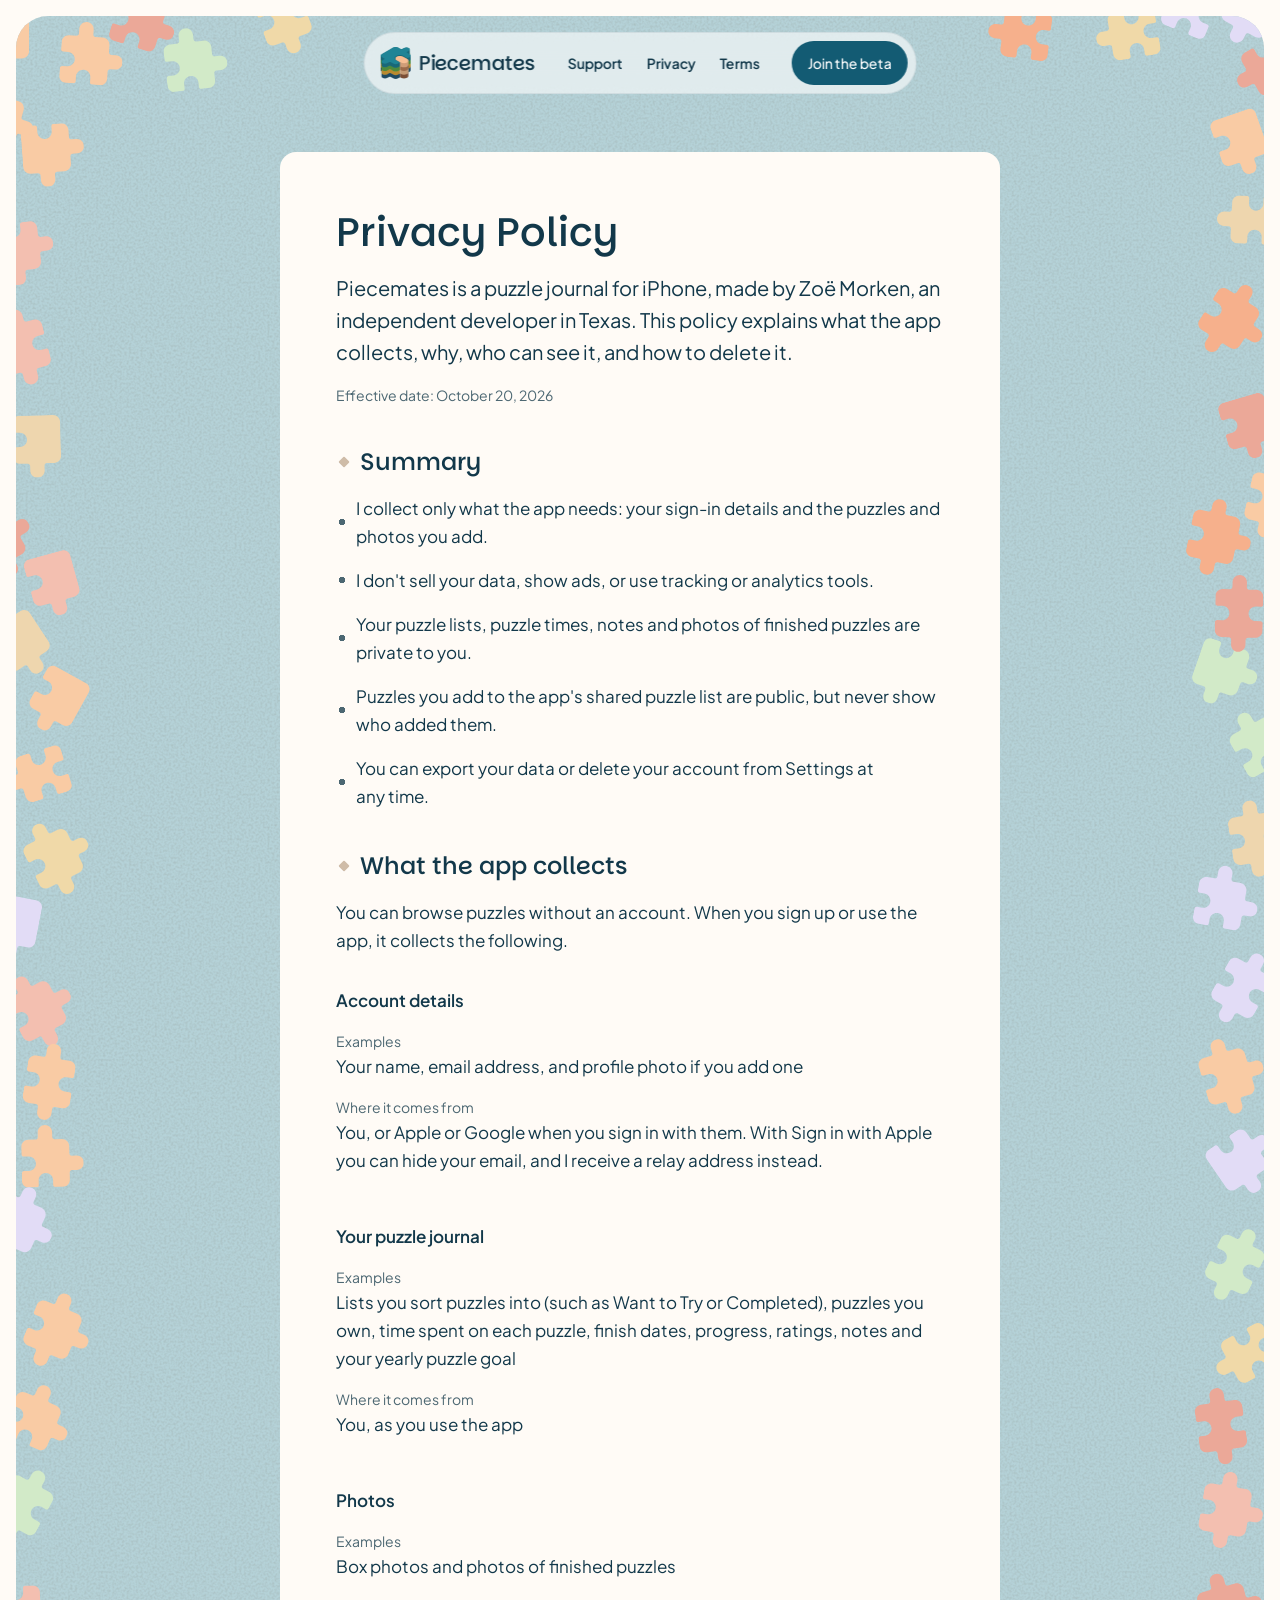
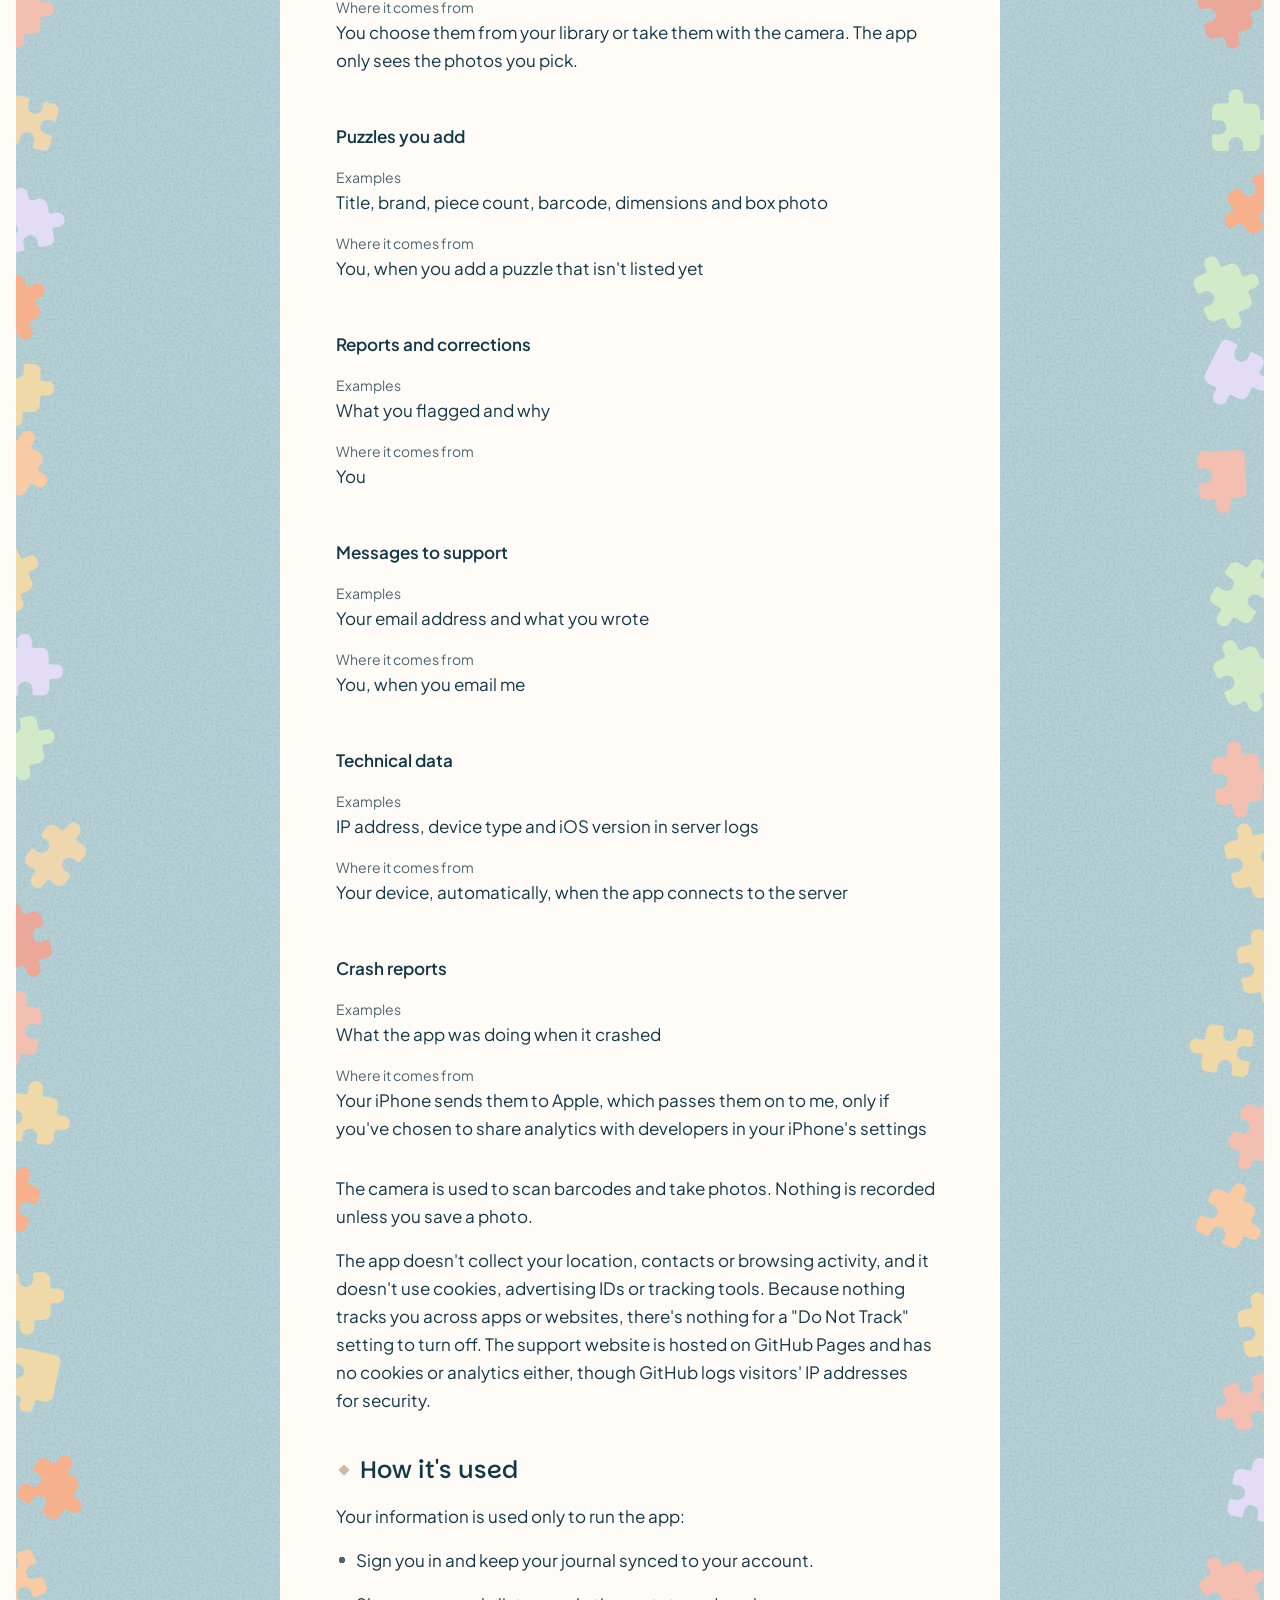
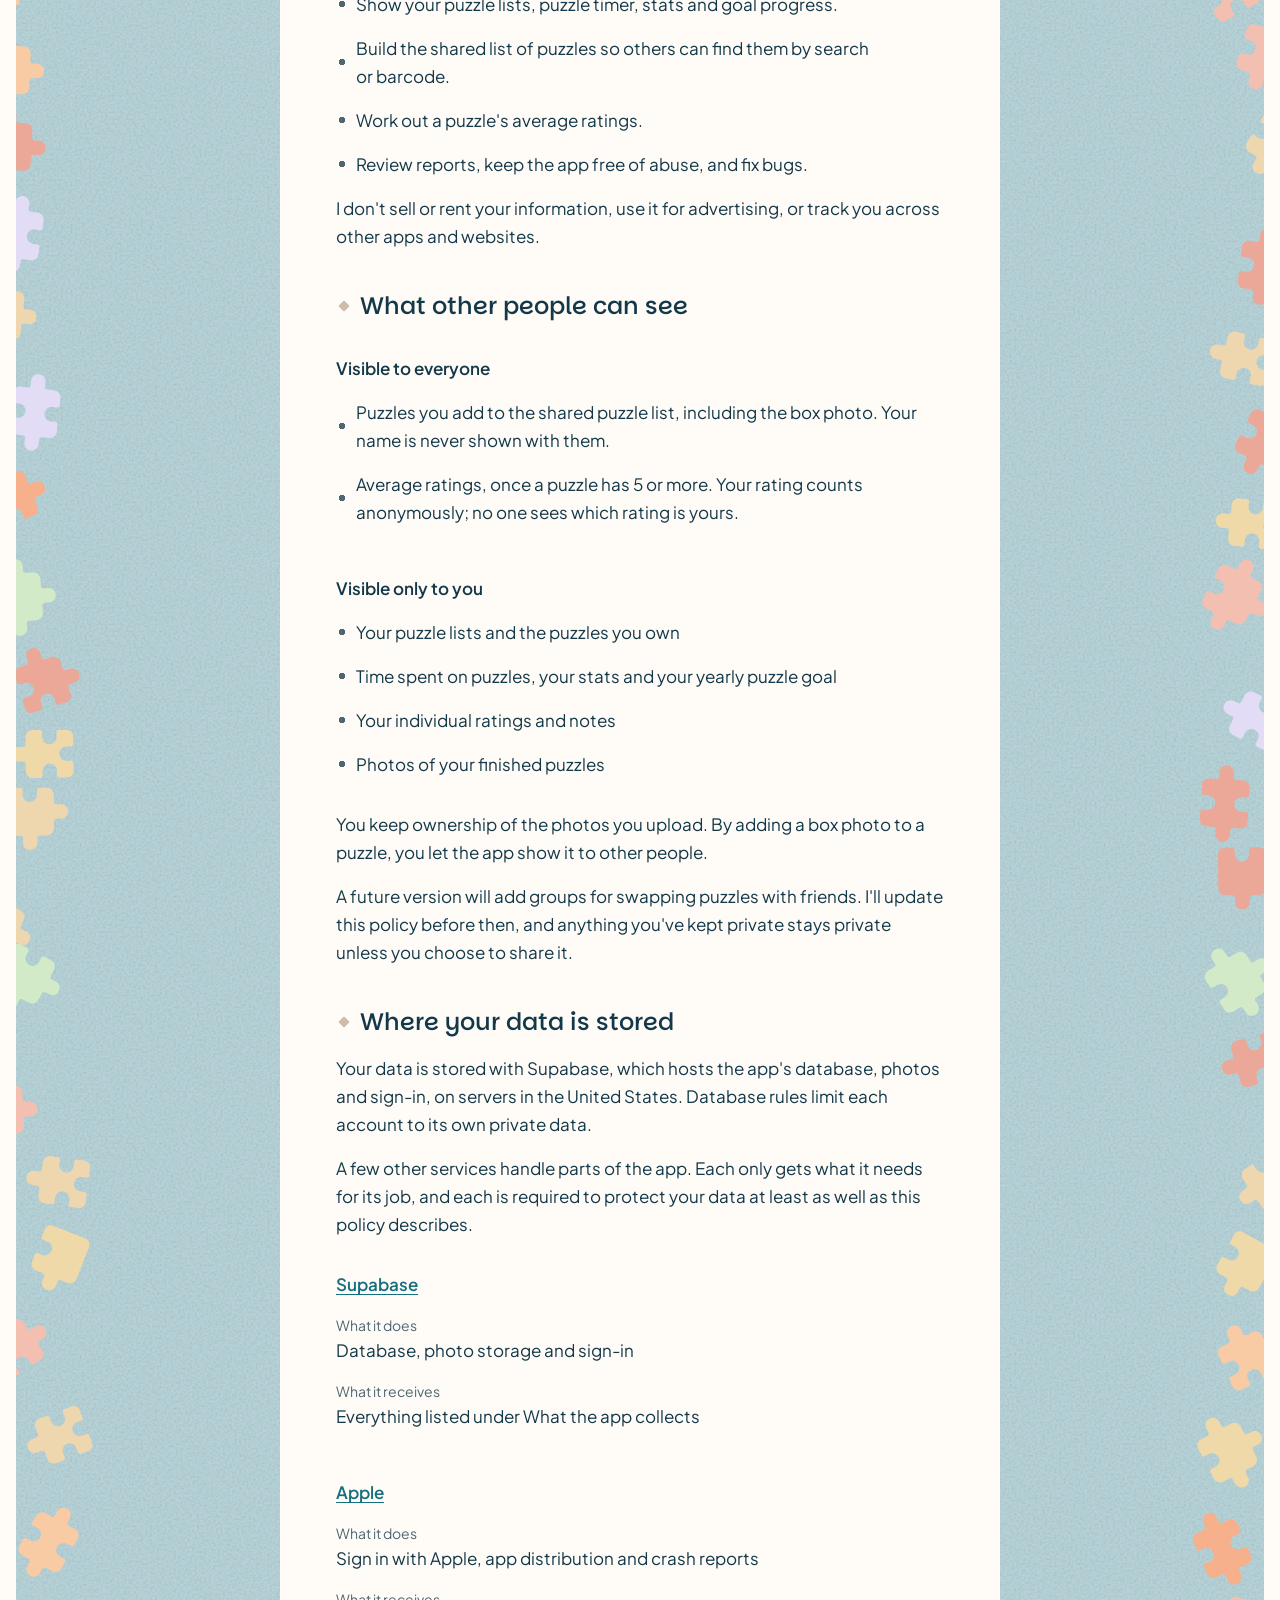
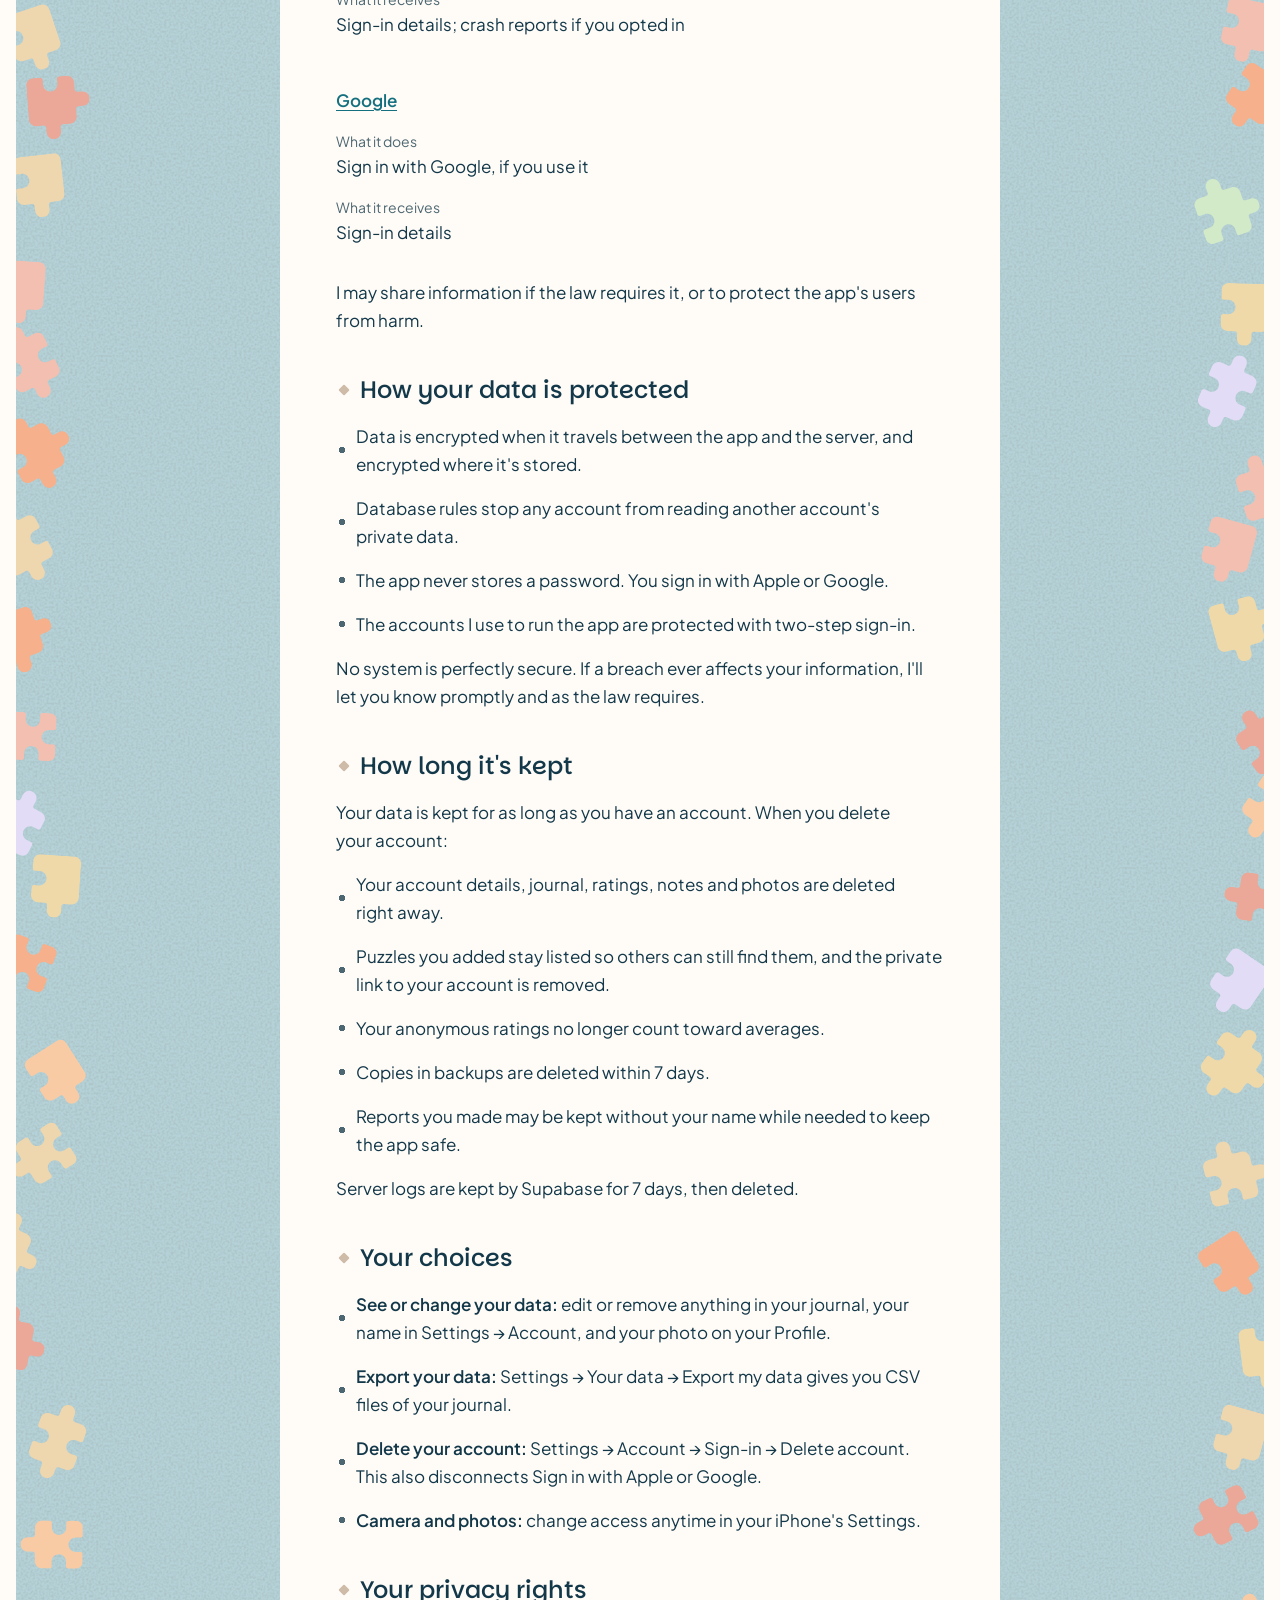
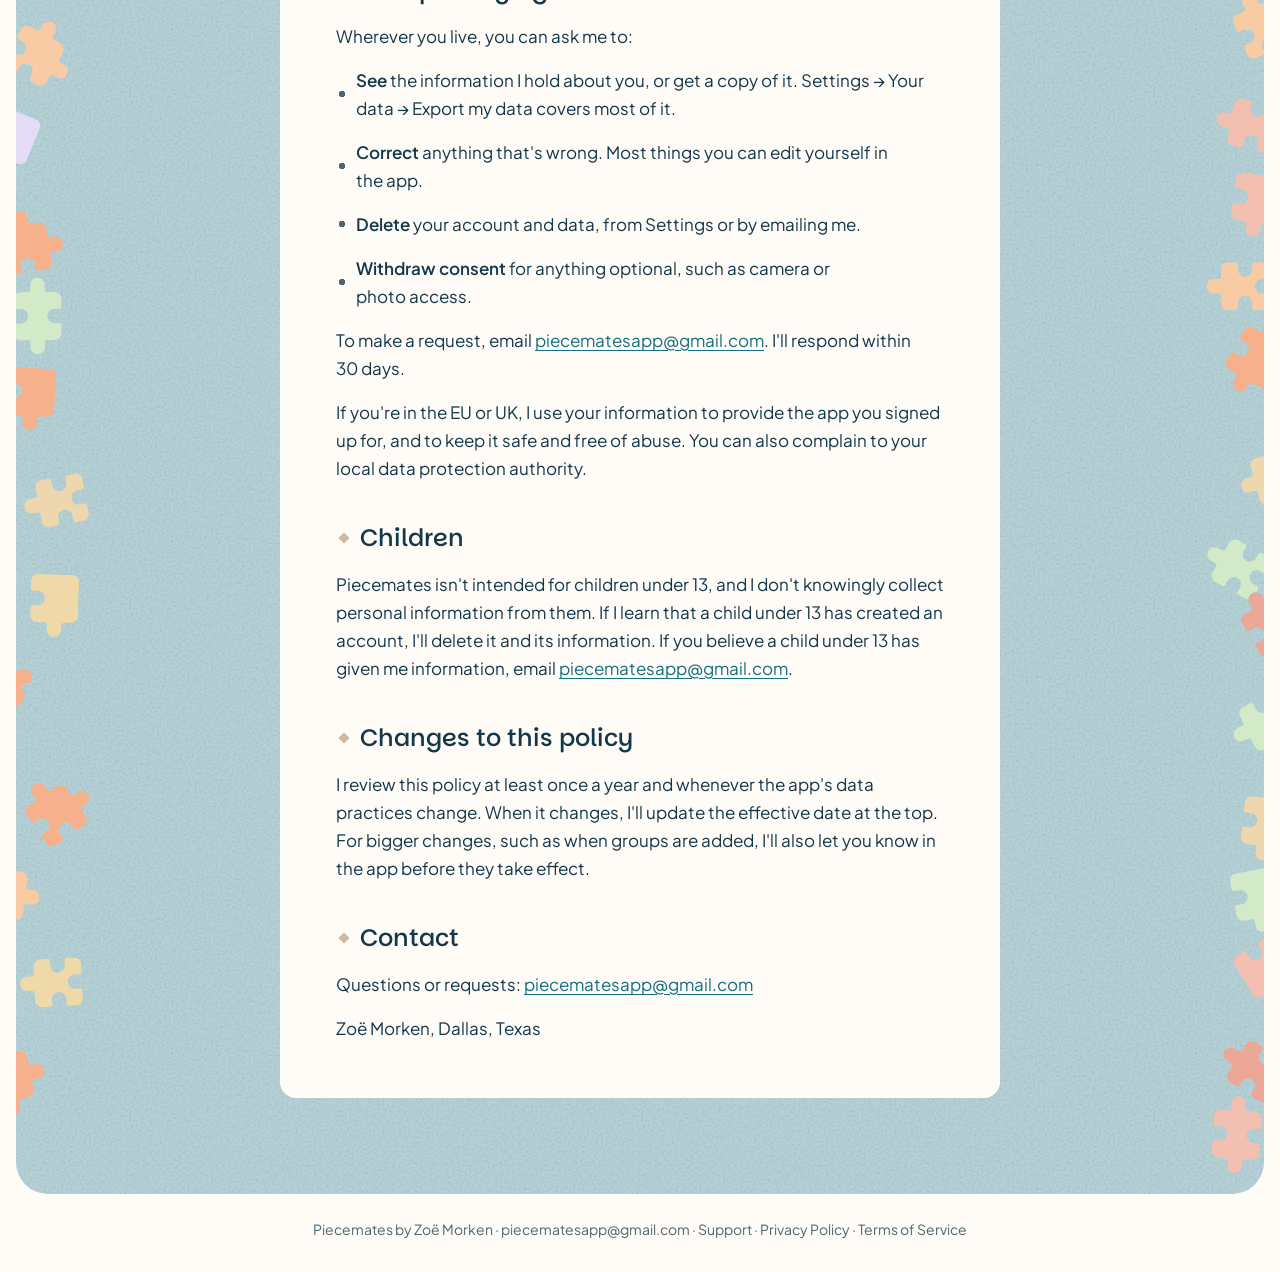
==== privacy/index.html @ b07f32ff "Tokens from design's Oct 29 answer: web/button/hover dark #d6e7ea, named nav colors Cowork made the " ====
<!doctype html>
<html lang="en">
<head>
<meta charset="utf-8">
<meta name="viewport" content="width=device-width, initial-scale=1">
<title>Privacy Policy · Piecemates</title>
<meta name="description" content="Privacy Policy for Piecemates, the puzzle journal for iPhone.">
<!-- Link previews (Messages, Slack, social). The picture is the Figma frame
     Website → Link preview (Zoë, Oct 29), exported at 1200 × 630. -->
<meta property="og:type" content="website">
<meta property="og:site_name" content="Piecemates">
<meta property="og:title" content="Privacy Policy · Piecemates">
<meta property="og:description" content="Privacy Policy for Piecemates, the puzzle journal for iPhone.">
<meta property="og:url" content="https://piecemates.app/privacy/">
<meta property="og:image" content="https://piecemates.app/assets/og-image.jpg?v=1">
<meta property="og:image:width" content="1200">
<meta property="og:image:height" content="630">
<meta property="og:image:alt" content="Piecemates: the iPhone app for tracking your jigsaw puzzles. The Piecemates logo on paper, with puzzle pieces around the edges.">
<meta name="twitter:card" content="summary_large_image">
<link rel="stylesheet" href="../assets/web.css?v=19">
<link rel="icon" href="/favicon.svg?v=5" type="image/svg+xml">
<link rel="icon" href="/favicon.ico?v=5" sizes="32x32">
<link rel="apple-touch-icon" href="/apple-touch-icon.png?v=4">
<script>
  // Pages always open at the top after a refresh (Zoë, Oct 28). Links to a
  // spot on the page (#…) still go there.
  if ("scrollRestoration" in history && !location.hash) history.scrollRestoration = "manual";
  // Grain at the screen's own pixel size, so Chrome never resizes it (Oct 29: lines at some zooms).
  document.documentElement.style.setProperty("--grain-px", 512 / (window.devicePixelRatio || 1) + "px");
  // The sheet fades in and rises 8 on every load (handoff, Oct 29 10:24).
  if (!matchMedia("(prefers-reduced-motion: reduce)").matches) document.documentElement.classList.add("arrive");
</script>
</head>
<body>
<div class="table text-page">
  <nav class="nav" aria-label="Main">
    <a class="brand" href="/"><img src="../assets/logo.svg" alt="" width="30" height="32">Piecemates</a>
    <div class="nav-links"><a href="/support/">Support</a><a href="/privacy/" aria-current="page">Privacy</a><a href="/terms/">Terms</a></div>
    <!-- Join the beta: the public TestFlight link goes here once Apple approves it. -->
    <a class="button" href="#" data-testflight>Join the beta</a>
  </nav>

  <main class="sheet">
    <h1>Privacy Policy</h1>
    <p class="lead">Piecemates is a puzzle journal for iPhone, made by Zoë Morken, an independent developer in Texas. This policy explains what the app collects, why, who can see it, and how to delete it.</p>
    <p class="meta">Effective date: October 20, 2026</p>

    <h2>Summary</h2>
    <ul>
      <li>I collect only what the app needs: your sign-in details and the puzzles and photos you add.</li>
      <li>I don't sell your data, show ads, or use tracking or analytics tools.</li>
      <li>Your puzzle lists, puzzle times, notes and photos of finished puzzles are private to you.</li>
      <li>Puzzles you add to the app's shared puzzle list are public, but never show who added them.</li>
      <li>You can export your data or delete your account from Settings at any time.</li>
    </ul>

    <h2>What the app collects</h2>
    <p>You can browse puzzles without an account. When you sign up or use the app, it collects the following.</p>
    <div class="row">
      <h3>Account details</h3>
      <div><p class="label">Examples</p><p>Your name, email address, and profile photo if you add one</p></div>
      <div><p class="label">Where it comes from</p><p>You, or Apple or Google when you sign in with them. With Sign in with Apple you can hide your email, and I receive a relay address instead.</p></div>
    </div>
    <div class="row">
      <h3>Your puzzle journal</h3>
      <div><p class="label">Examples</p><p>Lists you sort puzzles into (such as Want to Try or Completed), puzzles you own, time spent on each puzzle, finish dates, progress, ratings, notes and your yearly puzzle goal</p></div>
      <div><p class="label">Where it comes from</p><p>You, as you use the app</p></div>
    </div>
    <div class="row">
      <h3>Photos</h3>
      <div><p class="label">Examples</p><p>Box photos and photos of finished puzzles</p></div>
      <div><p class="label">Where it comes from</p><p>You choose them from your library or take them with the camera. The app only sees the photos you pick.</p></div>
    </div>
    <div class="row">
      <h3>Puzzles you add</h3>
      <div><p class="label">Examples</p><p>Title, brand, piece count, barcode, dimensions and box photo</p></div>
      <div><p class="label">Where it comes from</p><p>You, when you add a puzzle that isn't listed yet</p></div>
    </div>
    <div class="row">
      <h3>Reports and corrections</h3>
      <div><p class="label">Examples</p><p>What you flagged and why</p></div>
      <div><p class="label">Where it comes from</p><p>You</p></div>
    </div>
    <div class="row">
      <h3>Messages to support</h3>
      <div><p class="label">Examples</p><p>Your email address and what you wrote</p></div>
      <div><p class="label">Where it comes from</p><p>You, when you email me</p></div>
    </div>
    <div class="row">
      <h3>Technical data</h3>
      <div><p class="label">Examples</p><p>IP address, device type and iOS version in server logs</p></div>
      <div><p class="label">Where it comes from</p><p>Your device, automatically, when the app connects to the server</p></div>
    </div>
    <div class="row">
      <h3>Crash reports</h3>
      <div><p class="label">Examples</p><p>What the app was doing when it crashed</p></div>
      <div><p class="label">Where it comes from</p><p>Your iPhone sends them to Apple, which passes them on to me, only if you've chosen to share analytics with developers in your iPhone's settings</p></div>
    </div>
    <p>The camera is used to scan barcodes and take photos. Nothing is recorded unless you save a photo.</p>
    <p>The app doesn't collect your location, contacts or browsing activity, and it doesn't use cookies, advertising IDs or tracking tools. Because nothing tracks you across apps or websites, there's nothing for a "Do Not Track" setting to turn off. The support website is hosted on GitHub Pages and has no cookies or analytics either, though GitHub logs visitors' IP addresses for security.</p>

    <h2>How it's used</h2>
    <p>Your information is used only to run the app:</p>
    <ul>
      <li>Sign you in and keep your journal synced to your account.</li>
      <li>Show your puzzle lists, puzzle timer, stats and goal progress.</li>
      <li>Build the shared list of puzzles so others can find them by search or barcode.</li>
      <li>Work out a puzzle's average ratings.</li>
      <li>Review reports, keep the app free of abuse, and fix bugs.</li>
    </ul>
    <p>I don't sell or rent your information, use it for advertising, or track you across other apps and websites.</p>

    <h2>What other people can see</h2>
    <div class="row">
      <h3>Visible to everyone</h3>
      <ul>
          <li>Puzzles you add to the shared puzzle list, including the box photo. Your name is never shown with them.</li>
          <li>Average ratings, once a puzzle has 5 or more. Your rating counts anonymously; no one sees which rating is yours.</li>
      </ul>
    </div>
    <div class="row">
      <h3>Visible only to you</h3>
      <ul>
          <li>Your puzzle lists and the puzzles you own</li>
          <li>Time spent on puzzles, your stats and your yearly puzzle goal</li>
          <li>Your individual ratings and notes</li>
          <li>Photos of your finished puzzles</li>
      </ul>
    </div>
    <p>You keep ownership of the photos you upload. By adding a box photo to a puzzle, you let the app show it to other people.</p>
    <p>A future version will add groups for swapping puzzles with friends. I'll update this policy before then, and anything you've kept private stays private unless you choose to share it.</p>

    <h2>Where your data is stored</h2>
    <p>Your data is stored with Supabase, which hosts the app's database, photos and sign-in, on servers in the United States. Database rules limit each account to its own private data.</p>
    <p>A few other services handle parts of the app. Each only gets what it needs for its job, and each is required to protect your data at least as well as this policy describes.</p>
    <div class="row">
      <h3><a href="https://supabase.com/privacy">Supabase</a></h3>
      <div><p class="label">What it does</p><p>Database, photo storage and&nbsp;sign-in</p></div>
      <div><p class="label">What it receives</p><p>Everything listed under What the app collects</p></div>
    </div>
    <div class="row">
      <h3><a href="https://www.apple.com/legal/privacy/">Apple</a></h3>
      <div><p class="label">What it does</p><p>Sign in with Apple, app distribution and crash reports</p></div>
      <div><p class="label">What it receives</p><p>Sign-in details; crash reports if you opted in</p></div>
    </div>
    <div class="row">
      <h3><a href="https://policies.google.com/privacy">Google</a></h3>
      <div><p class="label">What it does</p><p>Sign in with Google, if you use it</p></div>
      <div><p class="label">What it receives</p><p>Sign-in details</p></div>
    </div>
    <p>I may share information if the law requires it, or to protect the app's users from harm.</p>

    <h2>How your data is protected</h2>
    <ul>
      <li>Data is encrypted when it travels between the app and the server, and encrypted where it's stored.</li>
      <li>Database rules stop any account from reading another account's private data.</li>
      <li>The app never stores a password. You sign in with Apple or Google.</li>
      <li>The accounts I use to run the app are protected with two-step sign-in.</li>
    </ul>
    <p>No system is perfectly secure. If a breach ever affects your information, I'll let you know promptly and as the law requires.</p>

    <h2>How long it's kept</h2>
    <p>Your data is kept for as long as you have an account. When you delete your account:</p>
    <ul>
      <li>Your account details, journal, ratings, notes and photos are deleted right away.</li>
      <li>Puzzles you added stay listed so others can still find them, and the private link to your account is removed.</li>
      <li>Your anonymous ratings no longer count toward averages.</li>
      <li>Copies in backups are deleted within 7 days.</li>
      <li>Reports you made may be kept without your name while needed to keep the app safe.</li>
    </ul>
    <p>Server logs are kept by Supabase for 7 days, then deleted.</p>

    <h2>Your choices</h2>
    <ul>
      <li><strong>See or change your data:</strong> edit or remove anything in your journal, your name in Settings → Account, and your photo on your Profile.</li>
      <li><strong>Export your data:</strong> Settings → Your data → Export my data gives you CSV files of your journal.</li>
      <li><strong>Delete your account:</strong> Settings → Account → Sign-in → Delete account. This also disconnects Sign in with Apple or Google.</li>
      <li><strong>Camera and photos:</strong> change access anytime in your iPhone's Settings.</li>
    </ul>

    <h2>Your privacy rights</h2>
    <p>Wherever you live, you can ask me to:</p>
    <ul>
      <li><strong>See</strong> the information I hold about you, or get a copy of it. Settings → Your data → Export my data covers most of it.</li>
      <li><strong>Correct</strong> anything that's wrong. Most things you can edit yourself in the app.</li>
      <li><strong>Delete</strong> your account and data, from Settings or by emailing me.</li>
      <li><strong>Withdraw consent</strong> for anything optional, such as camera or photo access.</li>
    </ul>
    <p>To make a request, email <a href="mailto:piecematesapp@gmail.com">piecematesapp@gmail.com</a>. I'll respond within 30 days.</p>
    <p>If you're in the EU or UK, I use your information to provide the app you signed up for, and to keep it safe and free of abuse. You can also complain to your local data protection authority.</p>

    <h2>Children</h2>
    <p>Piecemates isn't intended for children under 13, and I don't knowingly collect personal information from them. If I learn that a child under 13 has created an account, I'll delete it and its information. If you believe a child under 13 has given me information, email <a href="mailto:piecematesapp@gmail.com">piecematesapp@gmail.com</a>.</p>

    <h2>Changes to this policy</h2>
    <p>I review this policy at least once a year and whenever the app's data practices change. When it changes, I'll update the effective date at the top. For bigger changes, such as when groups are added, I'll also let you know in the app before they take effect.</p>

    <h2>Contact</h2>
    <p>Questions or requests: <a href="mailto:piecematesapp@gmail.com">piecematesapp@gmail.com</a></p>
    <p>Zoë Morken, Dallas, Texas</p>
  </main>
</div>

<footer class="footer">
  <p><span class="group">Piecemates by Zoë Morken ·</span> <span class="group"><a href="mailto:piecematesapp@gmail.com">piecematesapp@gmail.com</a> ·</span> <span class="group"><a href="/support/">Support</a> · <a href="/privacy/">Privacy Policy</a> · <a href="/terms/">Terms of Service</a></span></p>
</footer>

<script src="../assets/web.js?v=18"></script>
</body>
</html>
---- assets/web.css ----
/* Piecemates site, Oct 28 redesign: the Web variable collection from Figma
   (Light/Dark by the system setting, no toggle), the app's paper grain on the
   table only, and the web/* text styles. Fonts are served from this site: no
   third-party requests, no cookies, no analytics. All spacing on the 8pt grid. */

@font-face { font-family: "Parkinsans"; src: url("fonts/Parkinsans-Medium.ttf") format("truetype"); font-weight: 500; font-display: swap; }
@font-face { font-family: "Plus Jakarta Sans"; src: url("fonts/PlusJakartaSans-Regular.ttf") format("truetype"); font-weight: 400; font-display: swap; }
@font-face { font-family: "Plus Jakarta Sans"; src: url("fonts/PlusJakartaSans-Medium.ttf") format("truetype"); font-weight: 500; font-display: swap; }
@font-face { font-family: "Plus Jakarta Sans"; src: url("fonts/PlusJakartaSans-SemiBold.ttf") format("truetype"); font-weight: 600; font-display: swap; }

/* Colors: Figma's Web collection. Light = Mist table on paper. */
:root {
  color-scheme: light dark;
  --page: #fffbf6;
  --table: #b5d2d8;
  --sheet: #fffbf6;
  --sheet-text: #12384a;
  --text: #12384a;
  --meta: #4c6772;
  --rule: #12384a1f;
  --link: #14707f;
  --marker: #cfbca8;
  --nav-fill: #ffffff99;
  --nav-stroke: #12384a14;
  --nav-fill-solid: #ffffffd9;   /* web/nav/fillSolid: once content slides under the nav */
  --nav-link-hover: color-mix(in srgb, var(--text) 8%, transparent);   /* web/nav/linkHover */
  --button-bg: #135b73;
  --button-label: #ffffff;
  --button-hover: #14707f;   /* web/button/hover (color/accent, the site's link teal) */
  --piece-blush: #f3bfb0;
  --piece-apricot: #f9cba4;
  --piece-sand: #eed6ae;
  --piece-honey: #f0d9a8;
  --piece-melon: #f6b08c;
  --piece-roseClay: #eba898;
  --piece-lavender: #e2dcf6;
  --piece-sage: #d2eac8;
  --bezel: #12384a;
  --gutter: 16px;
  --table-radius: 32px;
}

/* Dark = Marine table on deep marine. */
@media (prefers-color-scheme: dark) {
  :root {
    --page: #0b2531;
    --table: #135b73;
    --sheet: #0b2531;
    --sheet-text: #fbf3ea;
    --text: #fbf3ea;
    --meta: #a9bcc2;
    --rule: #ffffff1f;
    --link: #b5d2d8;
    --nav-fill: #0b25318c;
    --nav-stroke: #ffffff1f;
    --nav-fill-solid: #0b2531e6;
    --button-bg: #b5d2d8;
    --button-label: #12384a;
    --button-hover: #d6e7ea;   /* web/button/hover: Mist mixed with white (design, Oct 29) */
    --piece-blush: #72473a;
    --piece-apricot: #78512d;
    --piece-sand: #705b36;
    --piece-honey: #725d30;
    --piece-melon: #854826;
    --piece-roseClay: #8a4f41;
    --piece-lavender: #666077;
    --piece-sage: #576c4f;
  }
}

@media (max-width: 767px) {
  :root { --gutter: 8px; --table-radius: 24px; }
}

* { box-sizing: border-box; }

html { background: var(--page); -webkit-text-size-adjust: 100%; }

body {
  margin: 0;
  color: var(--text);
  background: var(--page);
  font: 400 17px/28px "Plus Jakarta Sans", system-ui, sans-serif;
}

h1, h2, h3, .hero-title, .section-title { text-wrap: balance; }
p, li { text-wrap: pretty; }

a { color: var(--link); text-underline-offset: 3px; }

/* The table: one rounded Mist (or Marine) surface that holds the whole page. */
.table {
  position: relative;
  margin: var(--gutter) var(--gutter) 0;
  border-radius: var(--table-radius);
  /* The app's paper grain at 18%, on the table only (never on pieces or
     sheets). The 18% is baked into the image and painted on the table itself:
     a separate see-through layer showed hairlines at tile edges in Chrome. */
  background: url("paper-grain-18.png") 0 0 / var(--grain-px, 256px) var(--grain-px, 256px) repeat, var(--table);
  overflow: hidden;
  isolation: isolate;
  padding-bottom: 96px;
}

/* Nav (Web/Nav): a glass pill that hugs its content, centered, 32 from the top.
   It stays there while the page scrolls (Zoë, Oct 28). */
.nav {
  position: fixed;
  top: 32px;
  left: 50%;
  transform: translateX(-50%);
  z-index: 3;
  display: flex;
  align-items: center;
  gap: 32px;
  padding: 8px 8px 8px 16px;
  border: 1px solid var(--nav-stroke);
  border-radius: 999px;
  background: var(--nav-fill);
  -webkit-backdrop-filter: blur(12px);
  backdrop-filter: blur(12px);
  white-space: nowrap;
  transition: background-color 200ms ease-out, box-shadow 200ms ease-out;
}
/* Once page content slides under it, the glass turns more solid with a soft
   shadow so the links stay easy to read (Zoë, Oct 29). */
.nav.solid { background: var(--nav-fill-solid); box-shadow: 0 4px 16px rgb(18 56 74 / 0.1); }

.brand {
  display: flex;
  align-items: center;
  gap: 8px;
  color: var(--text);
  text-decoration: none;
  font: 500 20px/28px "Parkinsans", system-ui, sans-serif;
  letter-spacing: -0.2px;
}
.brand img { display: block; height: 32px; width: auto; }

.nav-links { display: flex; gap: 24px; }
.nav-links a {
  color: var(--text);
  text-decoration: none;
  font: 600 14px/20px "Plus Jakarta Sans", system-ui, sans-serif;
}
/* Hover (Zoë, Oct 29): a soft pill in the text color at 8% fades in behind
   the link. The padding and negative margin make the pill without moving the
   links. Pointer devices only; phones have no hover. */
.nav-links a {
  margin: -6px -12px;
  padding: 6px 12px;
  border-radius: 999px;
  transition: background-color 150ms ease-out;
}
@media (hover: hover) {
  .nav-links a:hover { background: var(--nav-link-hover); }
}
/* Keyboard focus gets the same pill, plus the focus ring. */
.nav-links a:focus-visible { background: var(--nav-link-hover); }

/* The app's primary button, in web/button colors. */
.button {
  display: inline-flex;
  align-items: center;
  justify-content: center;
  padding: 16px 24px;
  border-radius: 999px;
  background: var(--button-bg);
  color: var(--button-label);
  text-decoration: none;
  font: 500 16px/24px "Plus Jakarta Sans", system-ui, sans-serif;
}
/* Hover (Zoë, Oct 29): a puzzle-piece wipe. A lighter blue slides in from the
   left with a puzzle tab as its leading edge (420 ms), and the button gives a
   tiny click as it lands. The fill sits under the label (z-index -1 inside the
   isolated button). Keyboard focus fills too; pointer hover only on devices
   that have it. */
.button { position: relative; overflow: hidden; isolation: isolate; }
.button::before {
  content: "";
  position: absolute;
  top: 0;
  bottom: 0;
  left: 0;
  z-index: -1;
  width: calc(100% + 16px);
  background: var(--button-hover);
  transform: translateX(calc(-100% - 2px));
  transition: transform 420ms cubic-bezier(0.22, 0.8, 0.3, 1);
  pointer-events: none;
  --tab: url("data:image/svg+xml,%3Csvg xmlns='http://www.w3.org/2000/svg' width='16' height='24' viewBox='0 0 16 24'%3E%3Cpath d='M0 6C2 6 3 5 3 3.5C3 1.5 5 0 8 0S13 1.5 13 3.5V20.5C13 22.5 11 24 8 24S3 22.5 3 20.5C3 19 2 18 0 18Z' fill='%23000'/%3E%3C/svg%3E");
  -webkit-mask: linear-gradient(#000 0 0) left / calc(100% - 16px) 100% no-repeat, var(--tab) right center / 16px 24px no-repeat;
  mask: linear-gradient(#000 0 0) left / calc(100% - 16px) 100% no-repeat, var(--tab) right center / 16px 24px no-repeat;
}
@media (hover: hover) {
  .button:hover::before { transform: translateX(0); }
  .button:hover { animation: click 420ms ease-out; }
}
.button:focus-visible::before { transform: translateX(0); }
@keyframes click { 0%, 80% { transform: none; } 90% { transform: scale(1.03); } 100% { transform: none; } }
.button:active { transform: scale(0.98); }
.button:focus-visible, .nav a:focus-visible, .footer a:focus-visible { outline: 2px solid var(--text); outline-offset: 2px; }
.nav .button { padding: 12px 16px; font-size: 14px; line-height: 20px; }

.meta-line { margin: 0; font-size: 14px; line-height: 22px; color: var(--text); }

/* Footer: on the page color under the table. */
.footer {
  margin: 0;
  padding: 24px var(--gutter) 32px;
  text-align: center;
  color: var(--meta);
  font-size: 14px;
  line-height: 22px;
}
.footer p { margin: 0; }
.footer a { color: var(--meta); text-decoration: none; }
.footer a:hover, .footer a:focus-visible { text-decoration: underline; }   /* underline only on hover (Zoë, Oct 29) */
.footer .group { white-space: nowrap; }

@media (max-width: 767px) {
  .table { padding-bottom: 56px; }
  .nav {
    top: 16px;
    left: 16px;
    right: 16px;
    transform: none;
    justify-content: space-between;
  }
  .nav-links { display: none; }
  .footer { padding: 16px var(--gutter) 24px; }
}

/* ---------- Text pages (Support, Privacy, Terms) ---------- */

/* The words sit on a sheet: 720 wide, 56 padding (phones: full width, 24). */
.table.text-page { padding: 136px 16px 96px; }
.sheet {
  display: flex;
  flex-direction: column;
  gap: 16px;
  max-width: 720px;
  margin: 0 auto;
  padding: 56px;
  border-radius: 16px;
  background: var(--sheet);
  color: var(--sheet-text);
}
.sheet h1 { margin: 0; font: 500 40px/48px "Parkinsans", system-ui, sans-serif; }
.sheet h2 {
  display: flex;
  align-items: center;
  gap: 8px;
  margin: 0;
  padding-top: 24px;
  font: 500 24px/32px "Parkinsans", system-ui, sans-serif;
}
/* The app's engraved diamond marker. */
.sheet h2::before {
  content: "";
  flex: none;
  width: 8px;
  height: 8px;
  margin: 0 4px;
  border-radius: 1px;
  background: var(--marker);
  box-shadow: 0 1px 0 rgb(255 255 255 / 0.9);
  transform: rotate(45deg);
}
.sheet p { margin: 0; }
/* Links to a spot on the page (#faq) land below the fixed nav. */
.sheet [id] { scroll-margin-top: 112px; }
@media (max-width: 767px) { .sheet [id] { scroll-margin-top: 96px; } }
.sheet .lead { max-width: none; font-size: 20px; line-height: 32px; }
.sheet .meta, .sheet .label { font-size: 14px; line-height: 22px; color: var(--meta); }
.sheet h3 { margin: 0; font-size: 17px; line-height: 28px; font-weight: 600; }
.sheet strong { font-weight: 600; }
.sheet a { color: var(--link); }
/* Support's email reads as plain text in its frame. */
.sheet a.quiet { color: inherit; text-decoration: none; }
.sheet a.quiet:hover { text-decoration: underline; }

/* Lists: a small meta-colored dot, 8 before the text, centered on the item. */
.sheet ul { display: flex; flex-direction: column; gap: 16px; margin: 0; padding: 0; list-style: none; }
.sheet li { position: relative; padding-left: 20px; }
.sheet li::before {
  content: "";
  position: absolute;
  left: 0;
  top: 50%;
  width: 12px;
  height: 12px;
  margin-top: -6px;
  background: radial-gradient(circle, var(--meta) 3px, transparent 3.5px);
}

/* Table rows from the Privacy Policy, stacked: name, then each labeled value. */
.sheet .row { display: flex; flex-direction: column; gap: 16px; padding: 16px 0; }

@media (max-width: 767px) {
  .table.text-page { padding: 96px 8px 24px; }
  .sheet { padding: 24px; }
  .sheet h1 { font-size: 24px; line-height: 32px; }   /* as in the Privacy phone frame */
}

/* ---------- Home ---------- */

.hero {
  display: flex;
  flex-direction: column;
  align-items: center;
  gap: 24px;
  max-width: 960px;
  margin: 0 auto;
  padding: 256px 24px 0;
  text-align: center;
}
.hero-title {
  margin: 0;
  font: 500 56px/64px "Parkinsans", system-ui, sans-serif;
}
.phone-br { display: none; }
.lead { margin: 0; max-width: 600px; font-size: 20px; line-height: 32px; }

/* App screens: Home in front at 115%, the other two tucked 48 behind it.
   Sized in container units so the group scales down on narrow tables. */
.screens {
  container-type: inline-size;
  width: min(920px, 100% - 48px);
  margin: 88px auto 112px;
}
.screens-row {
  --u: calc(100cqw / 920);
  display: flex;
  justify-content: center;
  align-items: center;
}
.phone {
  flex: none;
  background: var(--bezel);
  padding: calc(8 * var(--u));
  border-radius: calc(40 * var(--u));
  width: calc(264 * var(--u));
  box-shadow: 0 calc(16 * var(--u)) calc(32 * var(--u)) rgb(18 56 74 / 0.18);
}
.phone picture { display: block; }
.phone img {
  display: block;
  width: 100%;
  height: auto;
  aspect-ratio: 248 / 538;
  border-radius: calc(32 * var(--u));
}
.phone.side-left { margin-right: calc(-48 * var(--u)); }
.phone.side-right { margin-left: calc(-48 * var(--u)); }
.phone.front {
  position: relative;
  z-index: 1;
  width: calc(340.4 * var(--u));
  padding: calc(9.2 * var(--u));
  border-radius: calc(50.6 * var(--u));
  box-shadow: 0 calc(18.4 * var(--u)) calc(36.8 * var(--u)) rgb(18 56 74 / 0.18);
}
.phone.front img { aspect-ratio: 322 / 698; border-radius: calc(41.4 * var(--u)); }

/* Two sections, 64 apart: a centered title with a dotted line on each side,
   24 below it a sheet with three features. */
.sections {
  display: flex;
  flex-direction: column;
  gap: 64px;
  width: min(1072px, 100% - 96px);
  margin: 0 auto;
}
.section { display: flex; flex-direction: column; gap: 24px; }
.section-head {
  --dash: color-mix(in srgb, var(--text) 40%, transparent);
  display: flex;
  align-items: center;
  justify-content: center;
  gap: 24px;
}
.section-title {
  margin: 0;
  flex: none;
  font: 500 28px/36px "Parkinsans", system-ui, sans-serif;
  color: var(--text);
}
/* 1pt dots, 3 on / 3 off. home.js trims each line to 6n - 3 so both ends are
   whole dashes; without it the lines just fill the space. */
.dots {
  flex: 1 1 0;
  height: 1px;
  background: linear-gradient(to right, var(--dash) 3px, transparent 3px) 0 0 / 6px 1px repeat-x;
}
.dots.left { background-position: right 0 top 0; }
.dots.sized { flex: none; width: var(--w); }

.sheet-card {
  background: var(--sheet);
  color: var(--sheet-text);
  border-radius: 16px;
  padding: 48px;
}
.features {
  list-style: none;
  margin: 0;
  padding: 0;
  display: grid;
  grid-template-columns: repeat(3, minmax(0, 1fr));
  gap: 24px;
}
.feature { display: flex; flex-direction: column; gap: 16px; }
.icon-circle {
  display: flex;
  align-items: center;
  justify-content: center;
  width: 40px;
  height: 40px;
  border-radius: 20px;
  color: var(--sheet-text);
}
.icon-circle svg { width: 24px; height: 24px; }
.feature h3 { margin: 0; font-size: 17px; line-height: 28px; font-weight: 600; }
.feature p { margin: 0; }

.closing {
  display: flex;
  flex-direction: column;
  align-items: center;
  gap: 24px;
  margin: 96px auto 0;
  padding: 0 48px;
  text-align: center;
}
.closing h2 { margin: 0; font: 500 40px/48px "Parkinsans", system-ui, sans-serif; }

@media (max-width: 767px) {
  .hero { padding: 200px 24px 0; }
  /* web/heroPhone 32/40 (Oct 28 17:30), with design's phone line breaks. */
  .hero-title, .closing h2 { font-size: 32px; line-height: 40px; }
  .desktop-br { display: none; }
  .phone-br { display: inline; }
  .screens { width: auto; margin: 56px auto; }
  .screens-row { --u: 1px; }
  .phone.side-left, .phone.side-right { display: none; }
  .phone.front {
    width: 256px;
    padding: 8px;
    border-radius: 38px;
    box-shadow: 0 16px 32px rgb(18 56 74 / 0.18);
  }
  .phone.front img { border-radius: 30px; }
  .sections { gap: 48px; width: calc(100% - 16px); }
  .section-head { gap: 16px; }
  .sheet-card { padding: 24px; }
  .features { grid-template-columns: 1fr; }
  .closing { margin-top: 64px; padding: 0 8px; }
}

/* Pieces (Web/PuzzlePiece): flat fills, no outline, shadow or grain. They sit
   under the page content, so on phones the lower ones peek out from behind
   the cards and sheets at the table edge. */
.pieces { position: absolute; inset: 0; z-index: 0; pointer-events: none; }
.piece { position: absolute; left: 0; top: 0; display: block; }
main { position: relative; z-index: 1; }

/* Opening (Home, first visit in a browser session): only the table and pieces
   show. The nav fades in as the last piece lands, then the hero lines rise in
   one after another, and the rest of the page appears with them. */
.intro .nav, .intro .hero > *, .intro .sections, .intro .closing, .intro .footer { opacity: 0; pointer-events: none; }
.intro .hero > * { transform: translateY(8px); }
.intro.show-nav .nav { opacity: 1; pointer-events: auto; transition: opacity 300ms ease-out; }
.intro.show-page .hero > *, .intro.show-page .sections, .intro.show-page .closing, .intro.show-page .footer { opacity: 1; transform: none; pointer-events: auto; }
.intro.show-page .hero > * { transition: opacity 400ms ease-out, transform 400ms ease-out; }
.intro.show-page .hero .lead { transition-delay: 80ms; }
.intro.show-page .hero .button { transition-delay: 160ms; }
.intro.show-page .hero .meta-line { transition-delay: 240ms; }

/* The app screens wait for the first scroll, then fade in and rise 16: the
   middle phone first, the side phones once it has risen (Zoë, Oct 29). */
.phone { transition: opacity 500ms ease-out, transform 500ms ease-out; }
.phone.side-left, .phone.side-right { transition-delay: 500ms; }
.screens-wait .phone { opacity: 0; transform: translateY(16px); }
.no-anim .phone { transition: none; }

/* Support, Privacy and Terms: the sheet arrives gently on every load. */
.arrive .sheet { animation: arrive 250ms ease-out both; }
@keyframes arrive { from { opacity: 0; transform: translateY(8px); } }

/* Scroll reveal, once per visit. The page is complete without it: these
   start states only apply after web.js adds .reveal. */
.reveal .dots.sized.left { clip-path: inset(0 0 0 calc(var(--w) + 3px)); }
.reveal .dots.sized.right { clip-path: inset(0 calc(var(--w) + 3px) 0 0); }
.reveal .section-title, .reveal .sheet-card { opacity: 0; transform: translateY(8px); }
.reveal .feature { opacity: 0; transform: translateY(16px); }

/* web.js draws the lines a whole dash at a time (it sets the clip per frame).
   The title rises as they draw; the card follows once the lines are done
   (Zoë, Oct 29), and its three features rise in as it settles. */
.revealed .section-title { animation: rise 400ms ease-out forwards; }
.lines-done .sheet-card { animation: rise 400ms ease-out forwards; }
.lines-done .feature { animation: rise 400ms ease-out forwards; animation-delay: calc(200ms + var(--i) * 80ms); }

/* Each feature's round icon snaps in as the feature rises, like a piece
   clicking into place (Zoë, Oct 29). */
.lines-done .icon-circle { animation: snap 420ms cubic-bezier(0.34, 1.56, 0.64, 1) both; animation-delay: calc(200ms + var(--i) * 80ms); }
@keyframes snap { from { transform: scale(0.6); } to { transform: none; } }

/* Pieces near the pointer get a small nudge, like bumping the table. */
.piece.nudge { transition: transform 250ms ease-out; }

/* The closing call to action steps in after the features: headline, then
   Join the beta, then Coming soon to iPhone (Zoë, Oct 29). */
/* Transitions rather than an animation, so the button's hover click can't
   cancel the step-in. */
.closing.reveal > * { opacity: 0; transform: translateY(8px); }
.closing.revealed > * { opacity: 1; transform: none; transition: opacity 400ms ease-out, transform 400ms ease-out; }
.closing.revealed > .button { transition-delay: 80ms; }
.closing.revealed > .meta-line { transition-delay: 160ms; }

@keyframes rise { to { opacity: 1; transform: none; } }

@media (prefers-reduced-motion: reduce) {
  .intro .nav, .intro .hero > *, .intro .sections, .intro .closing, .intro .footer { opacity: 1; transform: none; pointer-events: auto; }
  .screens-wait .phone { opacity: 1; transform: none; }
  .arrive .sheet { animation: none; }
  .button::before { transition: none; }   /* the color still changes, without the wipe */
  .button:hover { animation: none; }
  .lines-done .icon-circle { animation: none; }
  .nav { transition: none; }
  .reveal .dots.sized, .reveal .section-title, .reveal .sheet-card, .reveal .feature, .closing.reveal > * { clip-path: none; opacity: 1; transform: none; animation: none; }
}
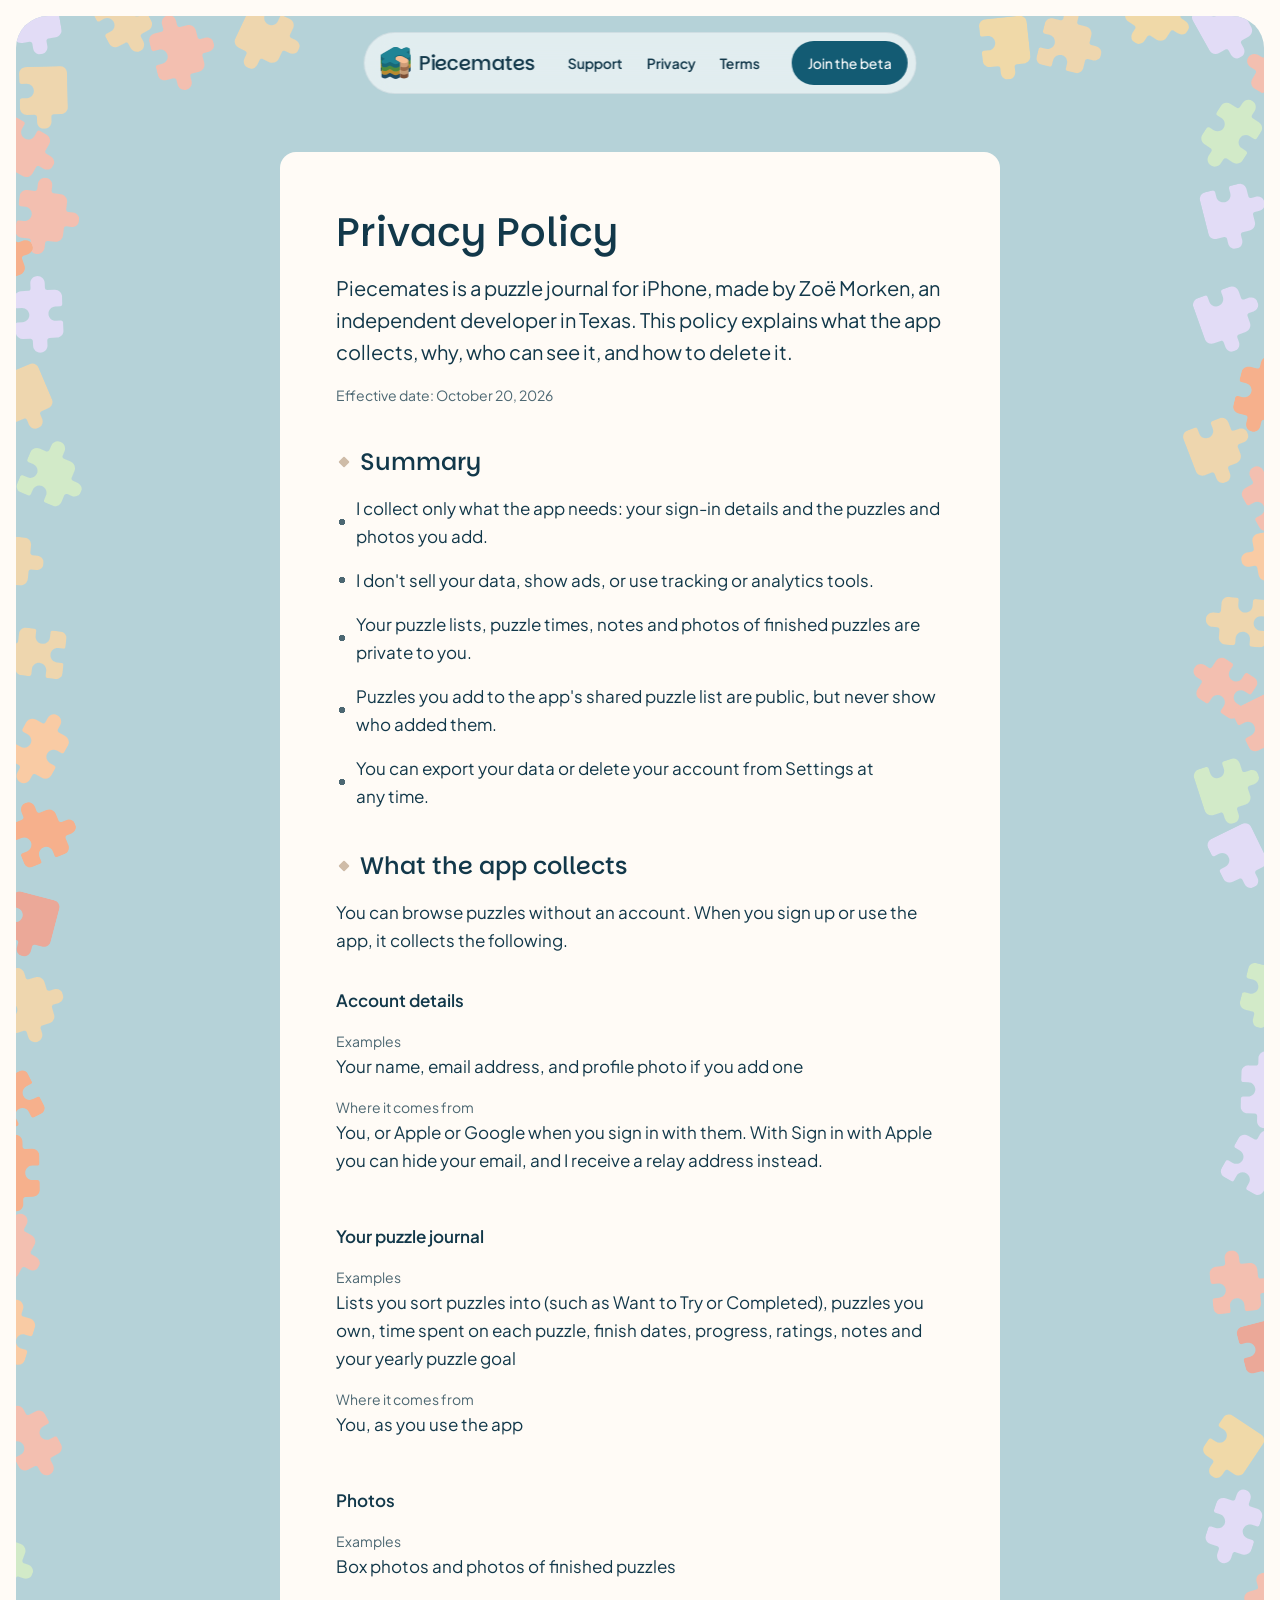
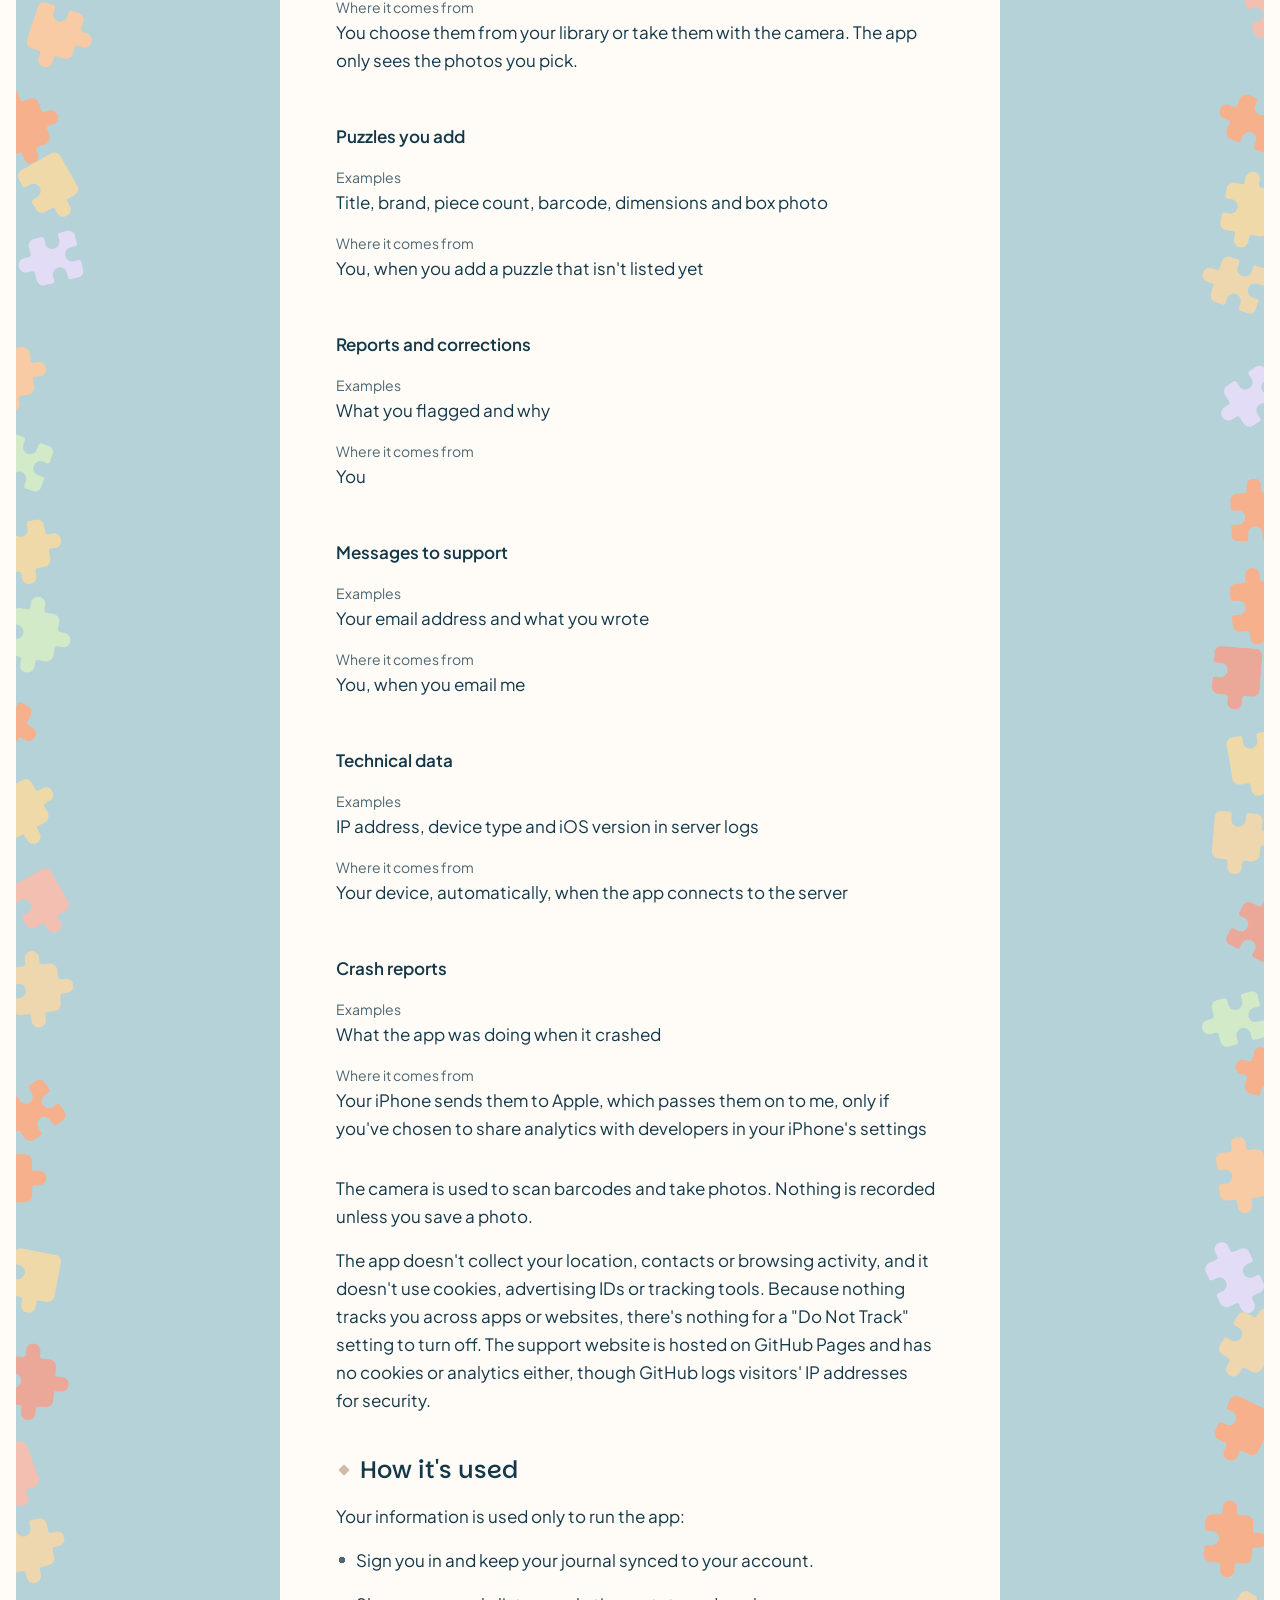
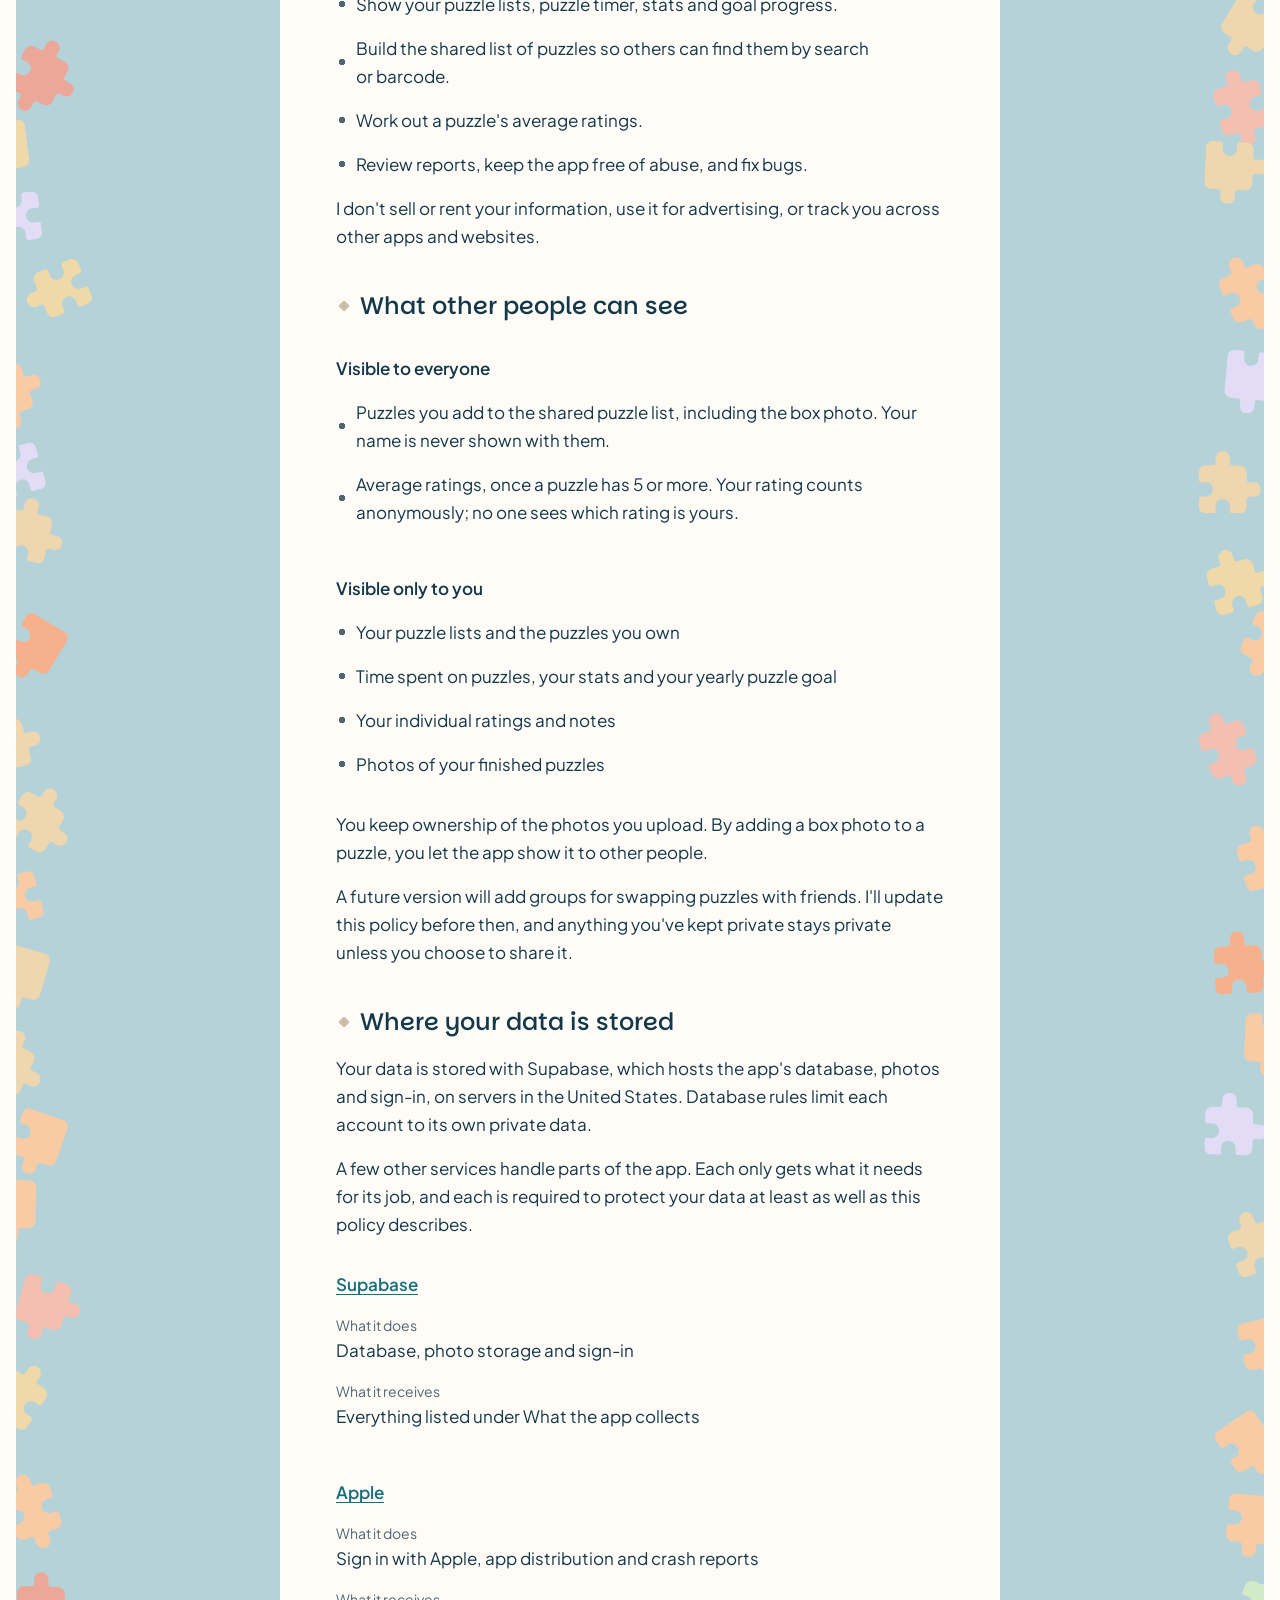
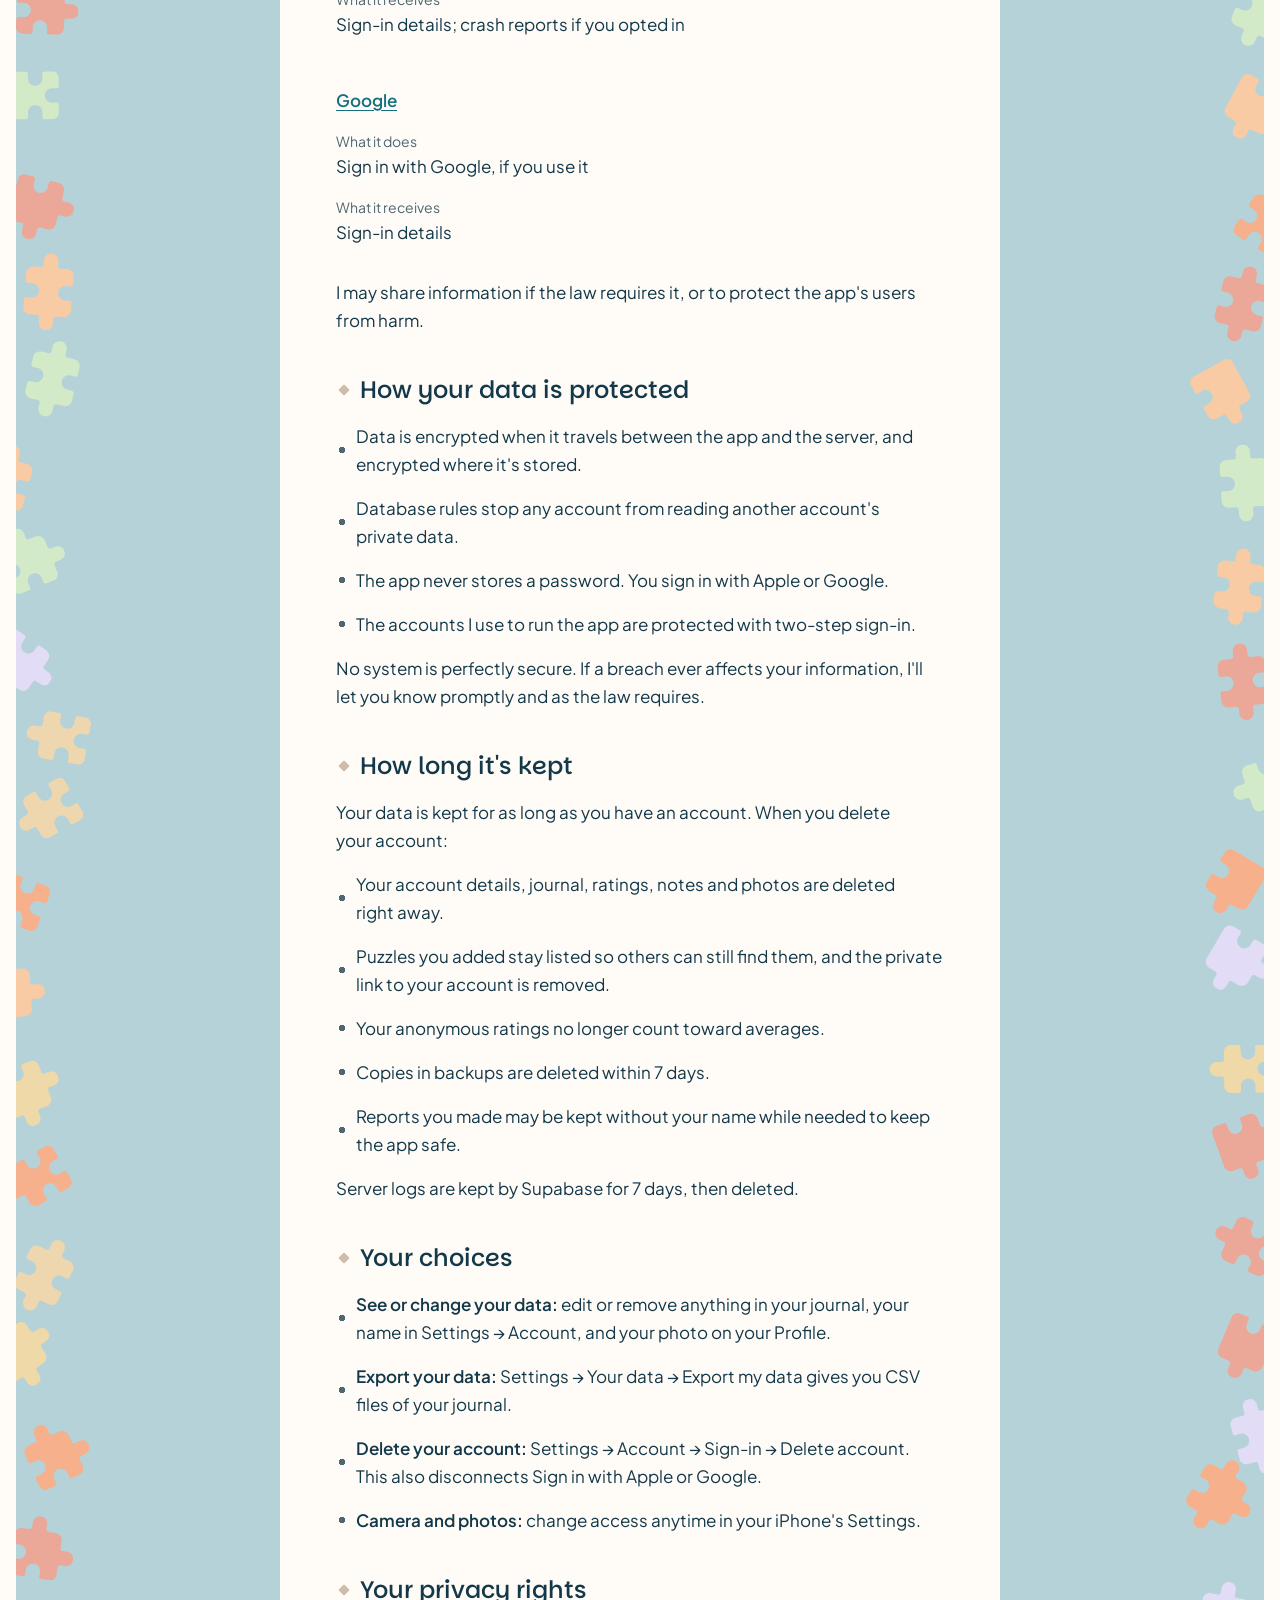
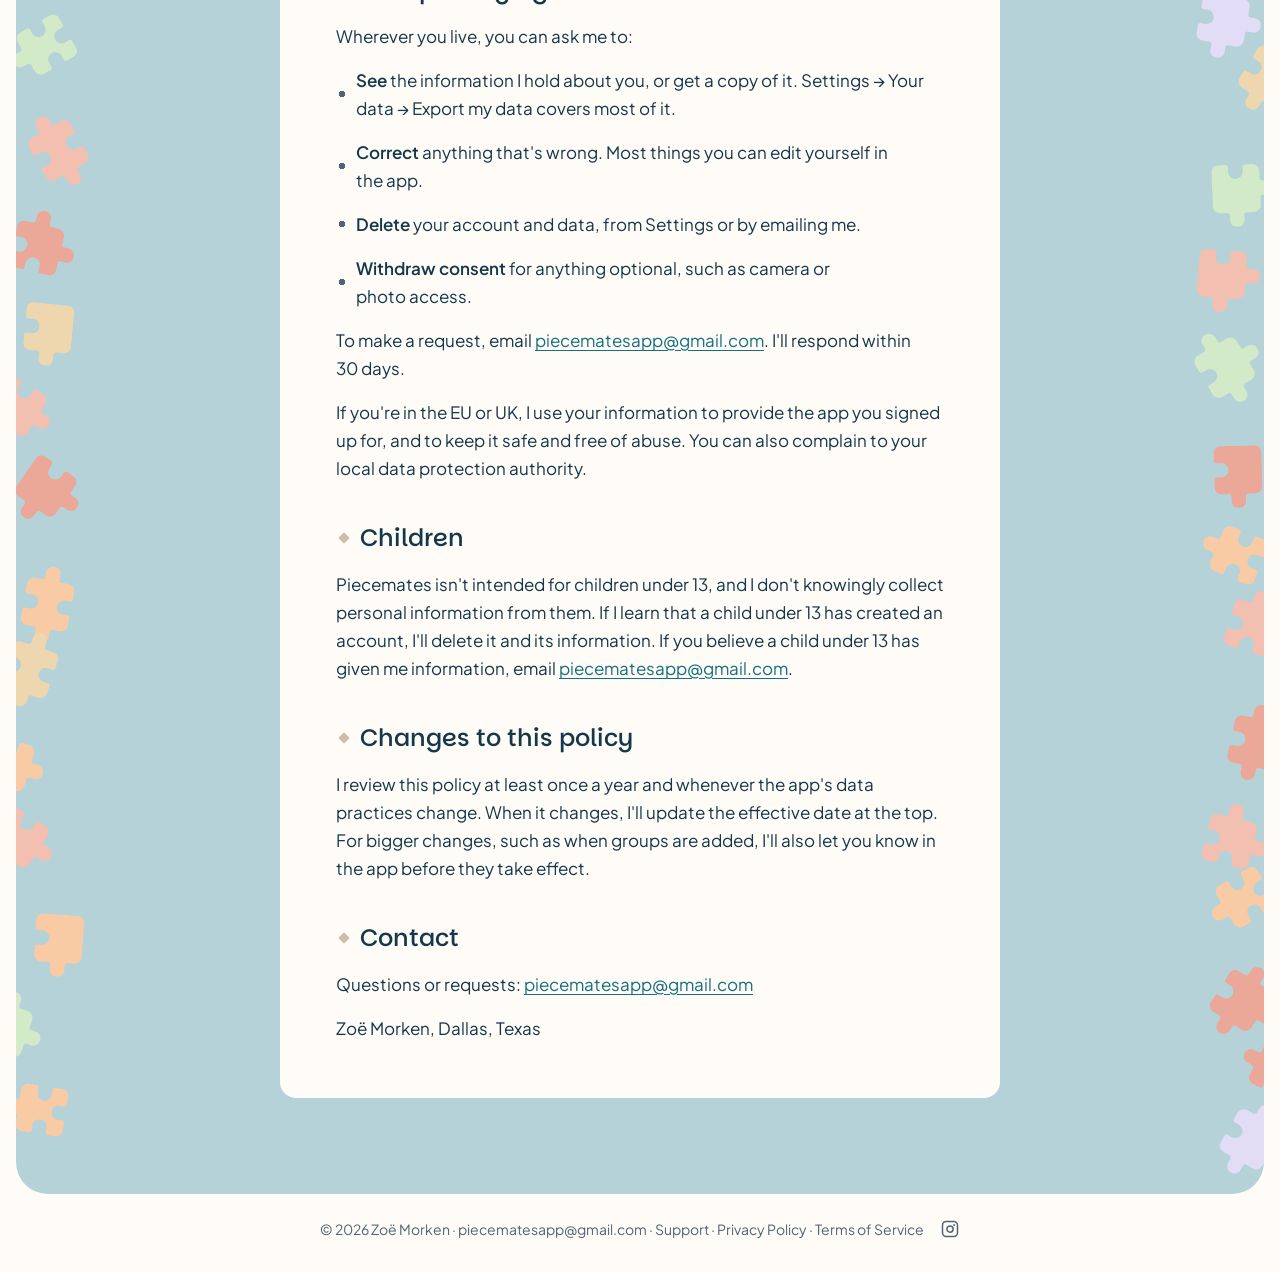
==== commit b817d63b: "Footer: © 2026 Zoë Morken + Instagram link; no paper grain - Footer per design's entry (Zoë approved" ====
--- a/privacy/index.html
+++ b/privacy/index.html
@@ -17,7 +17,7 @@
 <meta property="og:image:height" content="630">
 <meta property="og:image:alt" content="Piecemates: the iPhone app for tracking your jigsaw puzzles. The Piecemates logo on paper, with puzzle pieces around the edges.">
 <meta name="twitter:card" content="summary_large_image">
-<link rel="stylesheet" href="../assets/web.css?v=19">
+<link rel="stylesheet" href="../assets/web.css?v=21">
 <link rel="icon" href="/favicon.svg?v=5" type="image/svg+xml">
 <link rel="icon" href="/favicon.ico?v=5" sizes="32x32">
 <link rel="apple-touch-icon" href="/apple-touch-icon.png?v=4">
@@ -25,8 +25,6 @@
   // Pages always open at the top after a refresh (Zoë, Oct 28). Links to a
   // spot on the page (#…) still go there.
   if ("scrollRestoration" in history && !location.hash) history.scrollRestoration = "manual";
-  // Grain at the screen's own pixel size, so Chrome never resizes it (Oct 29: lines at some zooms).
-  document.documentElement.style.setProperty("--grain-px", 512 / (window.devicePixelRatio || 1) + "px");
   // The sheet fades in and rises 8 on every load (handoff, Oct 29 10:24).
   if (!matchMedia("(prefers-reduced-motion: reduce)").matches) document.documentElement.classList.add("arrive");
 </script>
@@ -202,9 +200,9 @@
 </div>
 
 <footer class="footer">
-  <p><span class="group">Piecemates by Zoë Morken ·</span> <span class="group"><a href="mailto:piecematesapp@gmail.com">piecematesapp@gmail.com</a> ·</span> <span class="group"><a href="/support/">Support</a> · <a href="/privacy/">Privacy Policy</a> · <a href="/terms/">Terms of Service</a></span></p>
+  <p><span class="group">© 2026 Zoë Morken ·</span> <span class="group"><a href="mailto:piecematesapp@gmail.com">piecematesapp@gmail.com</a> ·</span> <span class="group"><a href="/support/">Support</a> · <a href="/privacy/">Privacy Policy</a> · <a href="/terms/">Terms of Service</a></span><a class="instagram" href="https://www.instagram.com/piecematesapp/" target="_blank" rel="noopener" aria-label="Piecemates on Instagram"><svg viewBox="0 0 256 256" width="20" height="20" fill="none" stroke="currentColor" stroke-width="19.2" aria-hidden="true"><circle cx="128" cy="128" r="40" stroke-miterlimit="10"/><rect x="32" y="32" width="192" height="192" rx="48" stroke-linecap="round" stroke-linejoin="round"/><circle cx="180" cy="76" r="12" fill="currentColor" stroke="none"/></svg></a></p>
 </footer>
 
-<script src="../assets/web.js?v=18"></script>
+<script src="../assets/web.js?v=20"></script>
 </body>
 </html>
--- a/assets/web.css
+++ b/assets/web.css
@@ -1,6 +1,6 @@
 /* Piecemates site, Oct 28 redesign: the Web variable collection from Figma
-   (Light/Dark by the system setting, no toggle), the app's paper grain on the
-   table only, and the web/* text styles. Fonts are served from this site: no
+   (Light/Dark by the system setting, no toggle), a plain table (no grain since
+   Oct 29), and the web/* text styles. Fonts are served from this site: no
    third-party requests, no cookies, no analytics. All spacing on the 8pt grid. */
 
 @font-face { font-family: "Parkinsans"; src: url("fonts/Parkinsans-Medium.ttf") format("truetype"); font-weight: 500; font-display: swap; }
@@ -93,10 +93,9 @@
   position: relative;
   margin: var(--gutter) var(--gutter) 0;
   border-radius: var(--table-radius);
-  /* The app's paper grain at 18%, on the table only (never on pieces or
-     sheets). The 18% is baked into the image and painted on the table itself:
-     a separate see-through layer showed hairlines at tile edges in Chrome. */
-  background: url("paper-grain-18.png") 0 0 / var(--grain-px, 256px) var(--grain-px, 256px) repeat, var(--table);
+  /* Plain table color. The paper grain is gone (Zoë, Oct 29): browsers drew
+     faint lines through the repeating grain at some screen scales. */
+  background: var(--table);
   overflow: hidden;
   isolation: isolate;
   padding-bottom: 96px;
@@ -217,6 +216,24 @@
 .footer a { color: var(--meta); text-decoration: none; }
 .footer a:hover, .footer a:focus-visible { text-decoration: underline; }   /* underline only on hover (Zoë, Oct 29) */
 .footer .group { white-space: nowrap; }
+/* Instagram (design, Oct 29, B1): 20 pt icon in web/meta, 16 after Terms of
+   Service on the same line; phones: centered 8 below the two text lines.
+   44 × 44 tap area without moving the layout. Never underlined; hover and
+   focus turn it web/text. */
+.footer a.instagram {
+  display: inline-flex;
+  align-items: center;
+  justify-content: center;
+  width: 44px;
+  height: 44px;
+  margin: -11px -12px -11px 4px;   /* 44 box centered on the 22 text line */
+  vertical-align: top;
+  color: var(--meta);
+  text-decoration: none;
+  transition: color 150ms ease-out;
+}
+.footer a.instagram:hover, .footer a.instagram:focus-visible { color: var(--text); text-decoration: none; }
+.footer a.instagram svg { display: block; }
 
 @media (max-width: 767px) {
   .table { padding-bottom: 56px; }
@@ -229,6 +246,7 @@
   }
   .nav-links { display: none; }
   .footer { padding: 16px var(--gutter) 24px; }
+  .footer a.instagram { display: flex; margin: -4px auto -12px; }
 }
 
 /* ---------- Text pages (Support, Privacy, Terms) ---------- */
@@ -526,6 +544,7 @@
   .screens-wait .phone { opacity: 1; transform: none; }
   .arrive .sheet { animation: none; }
   .button::before { transition: none; }   /* the color still changes, without the wipe */
+  .footer a.instagram { transition: none; }
   .button:hover { animation: none; }
   .lines-done .icon-circle { animation: none; }
   .nav { transition: none; }
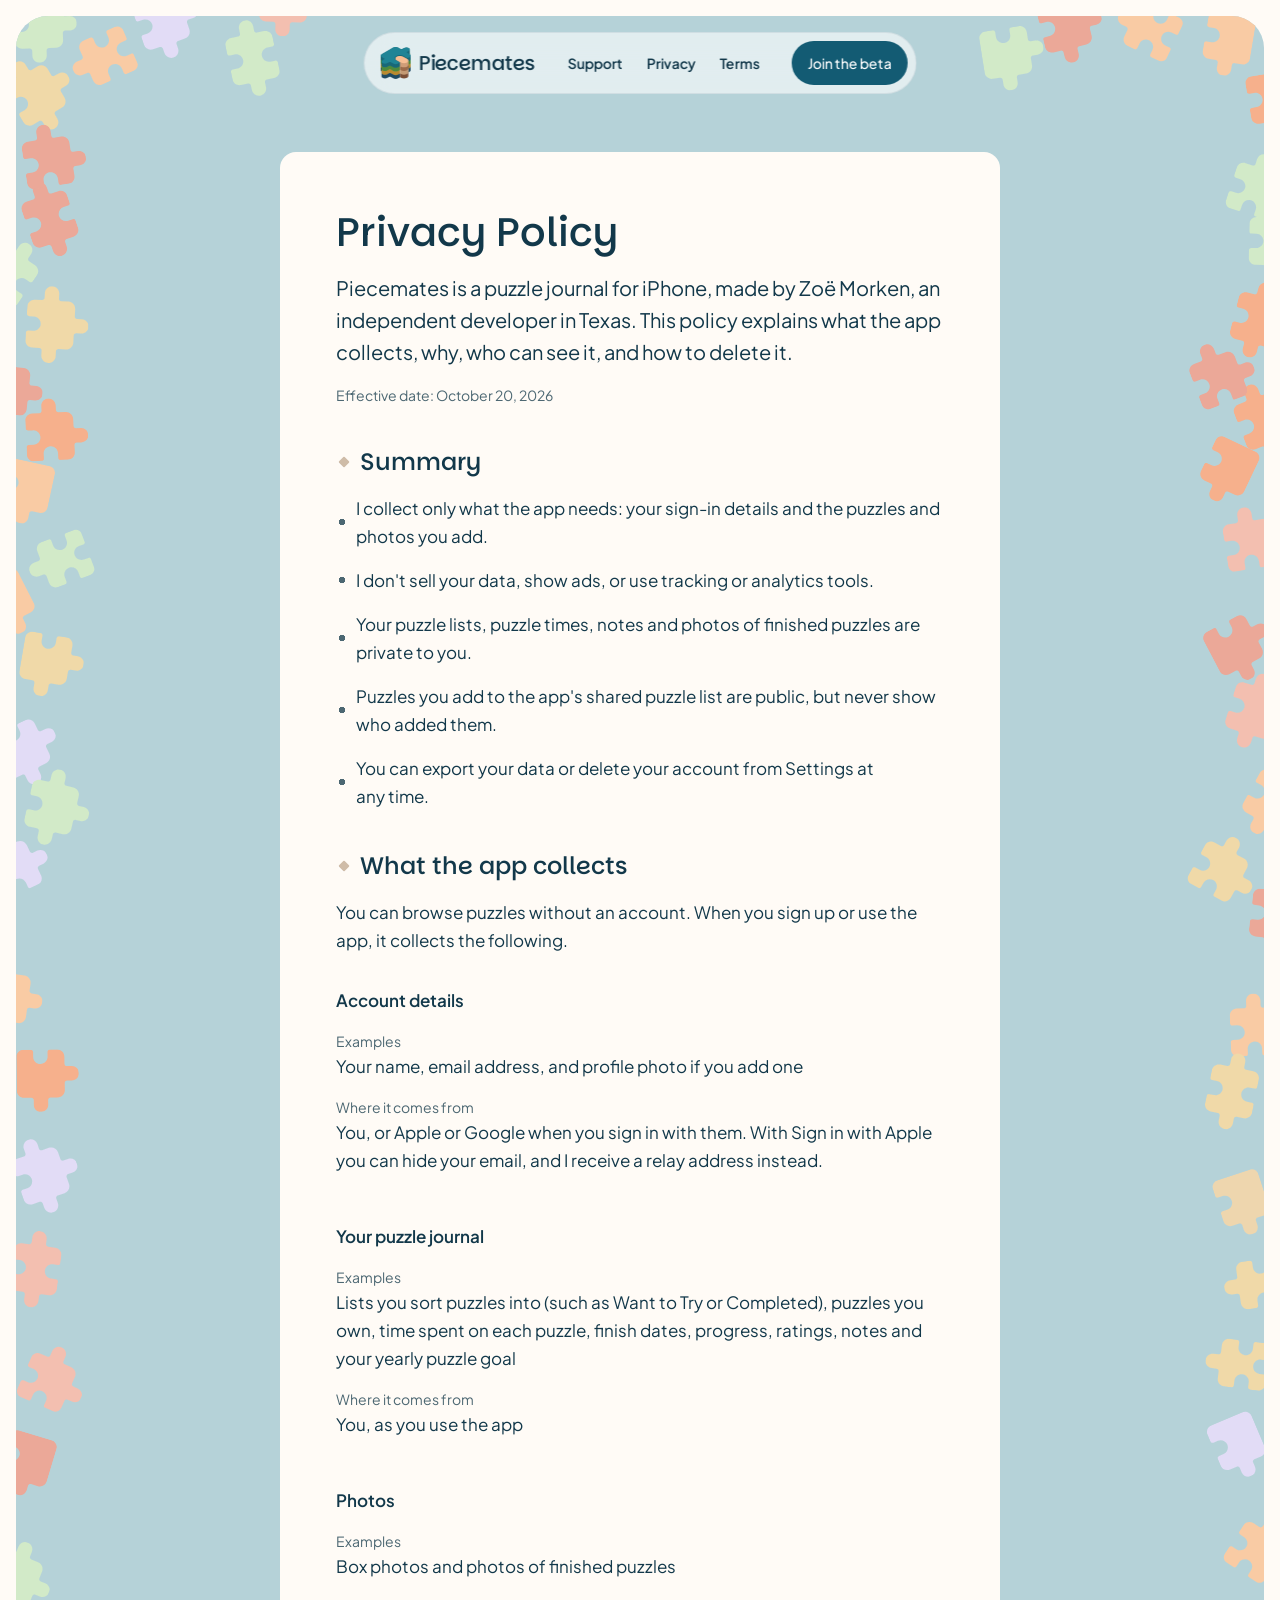
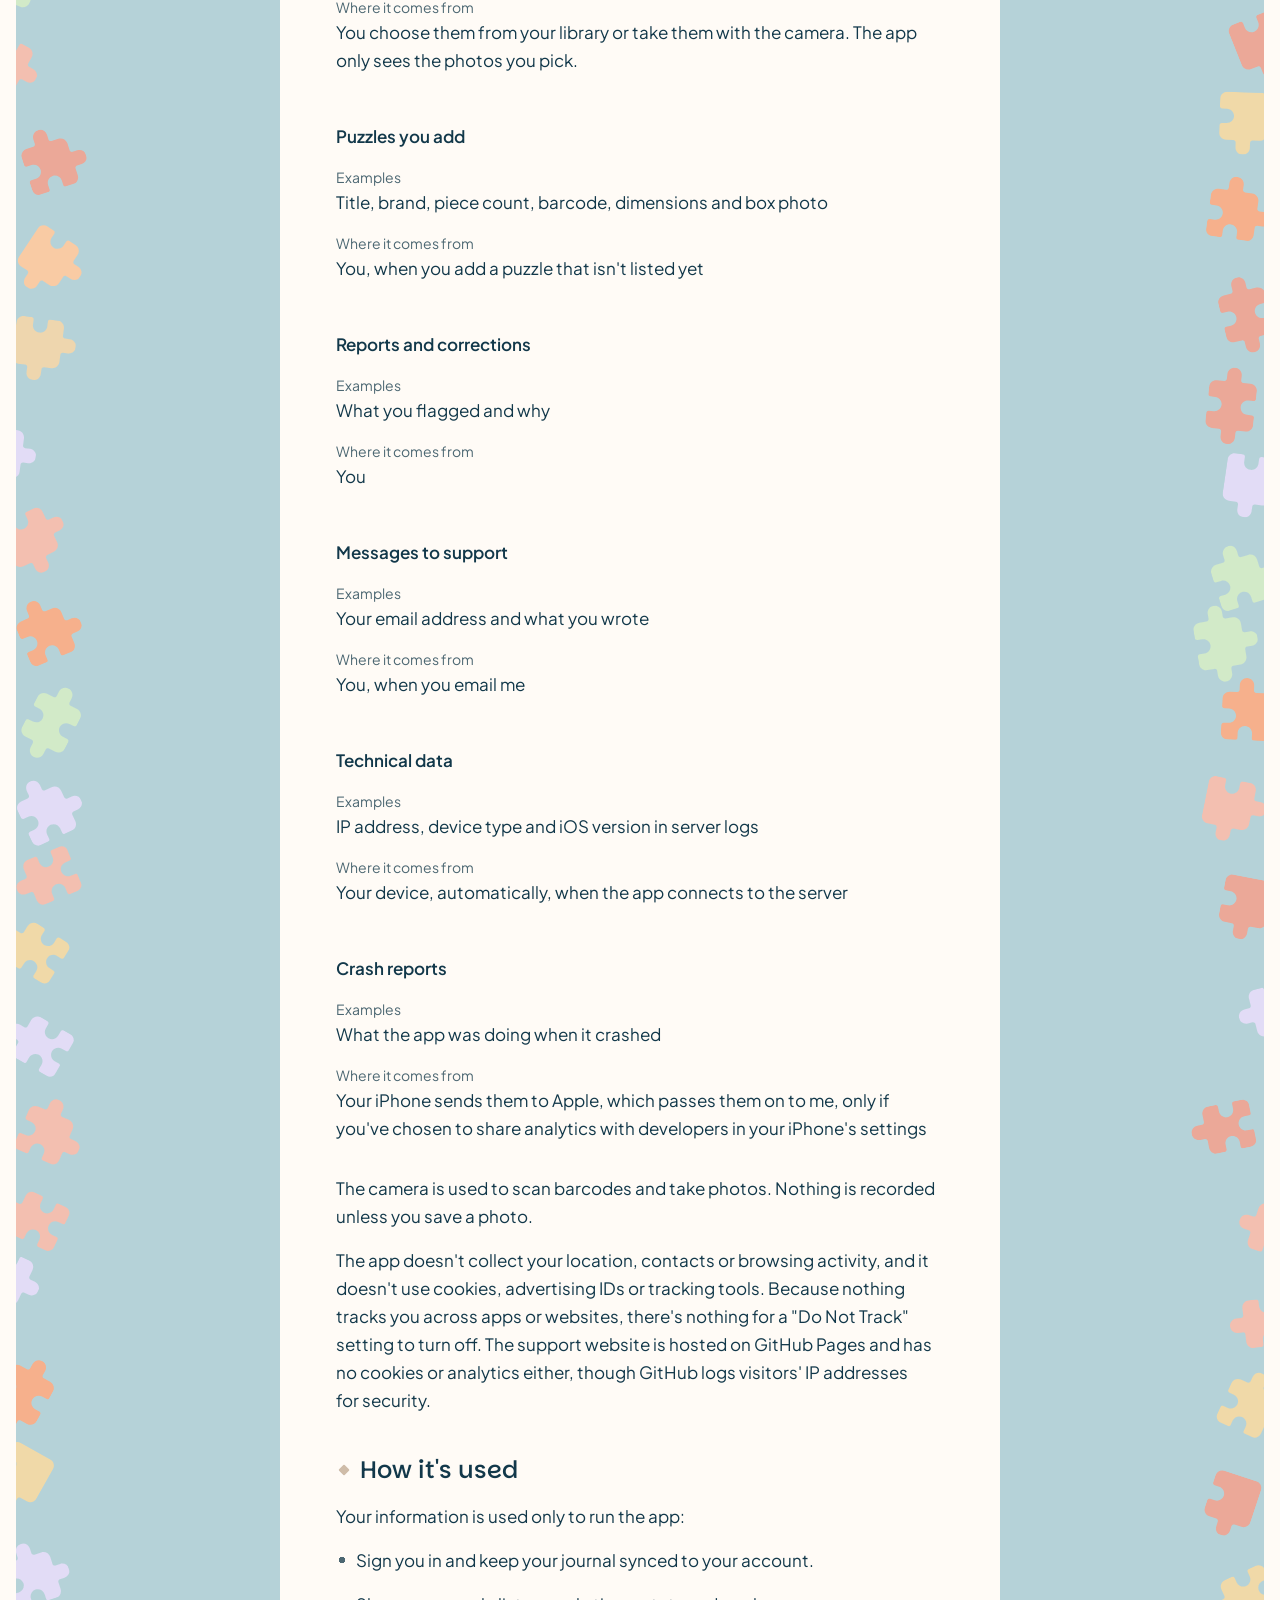
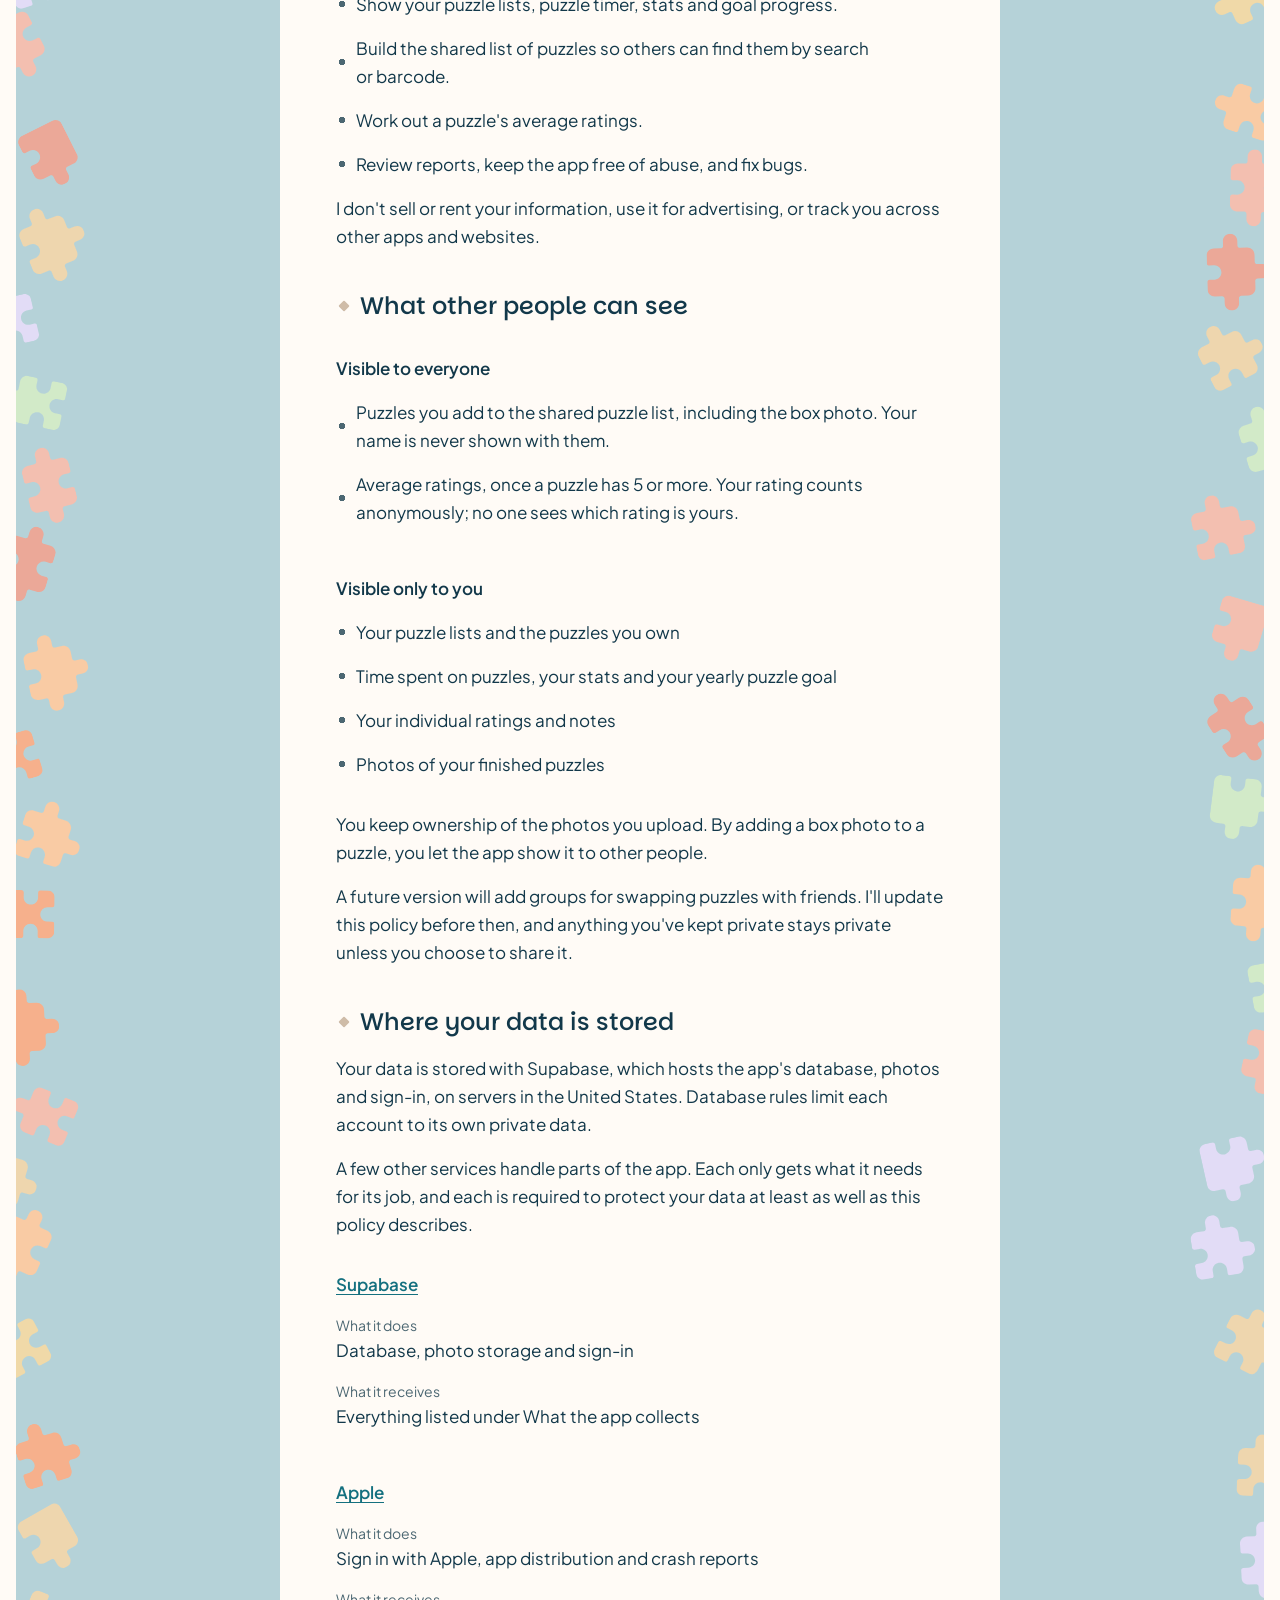
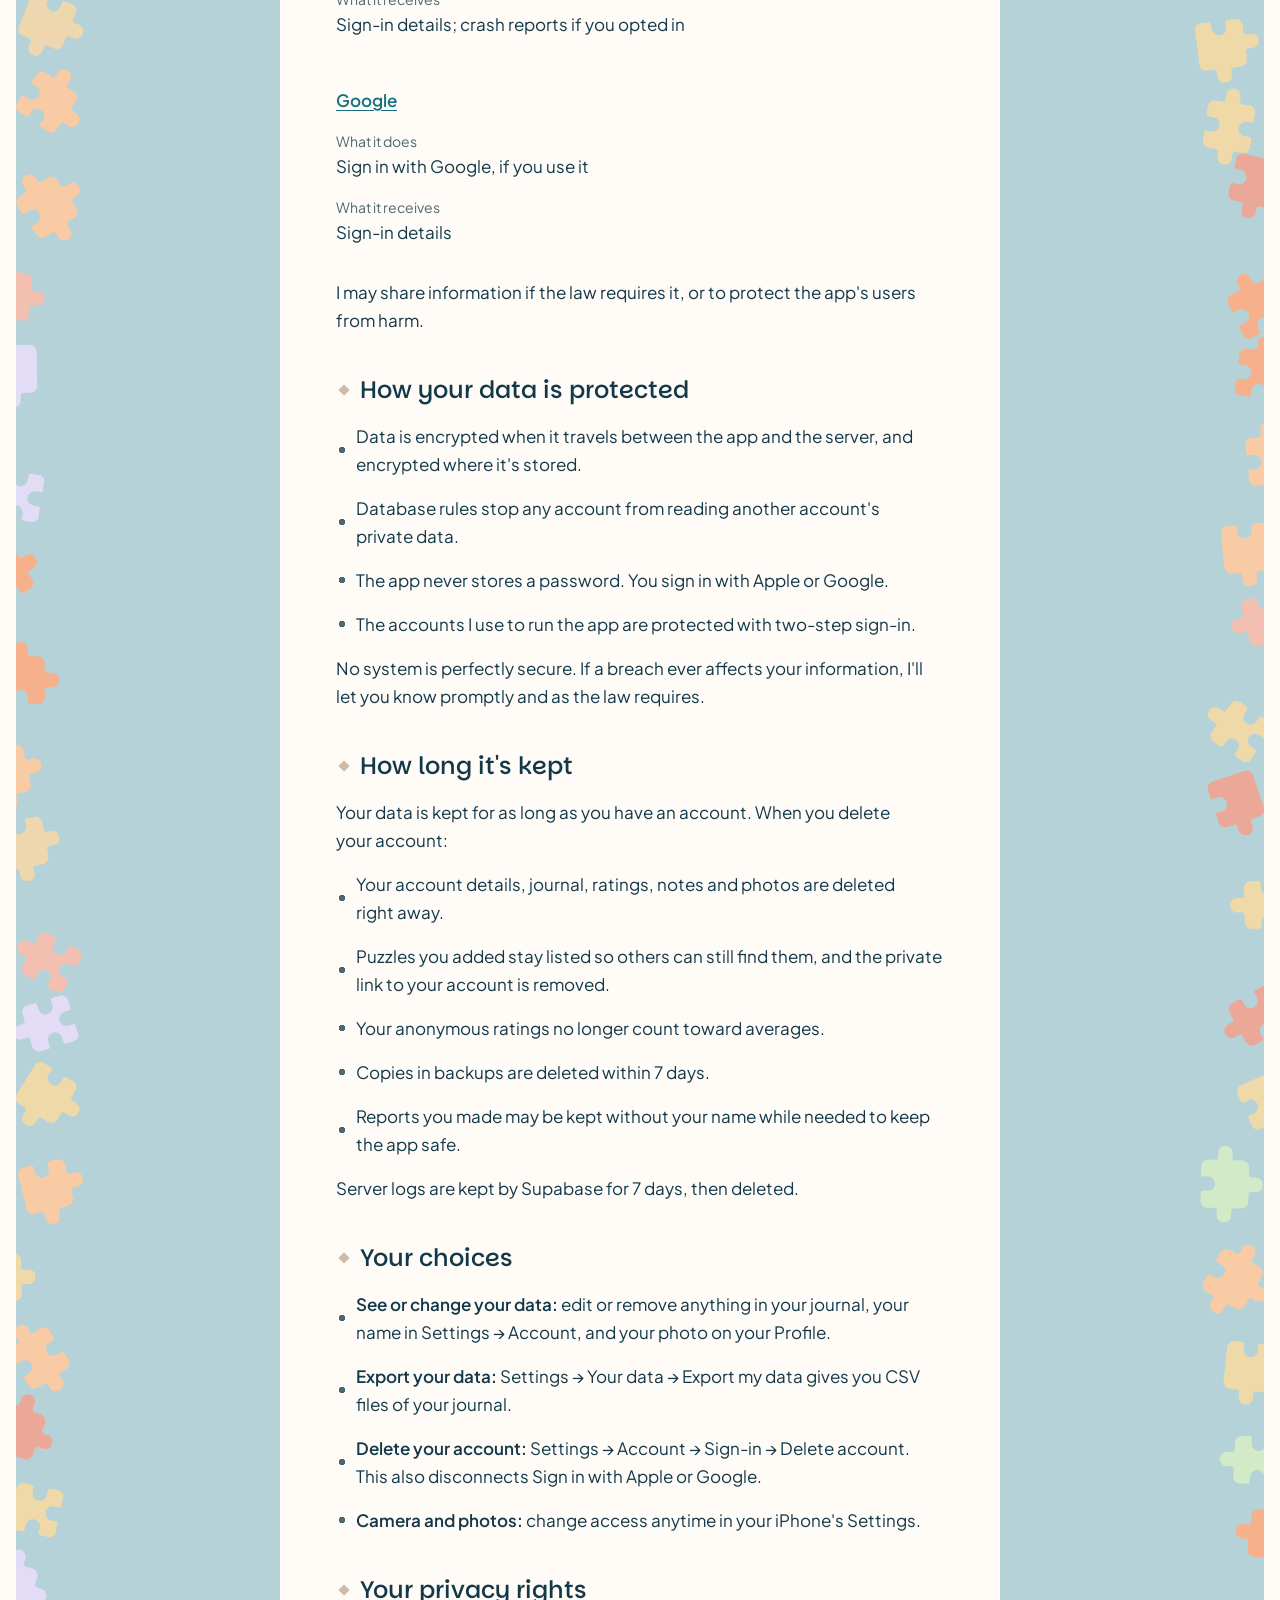
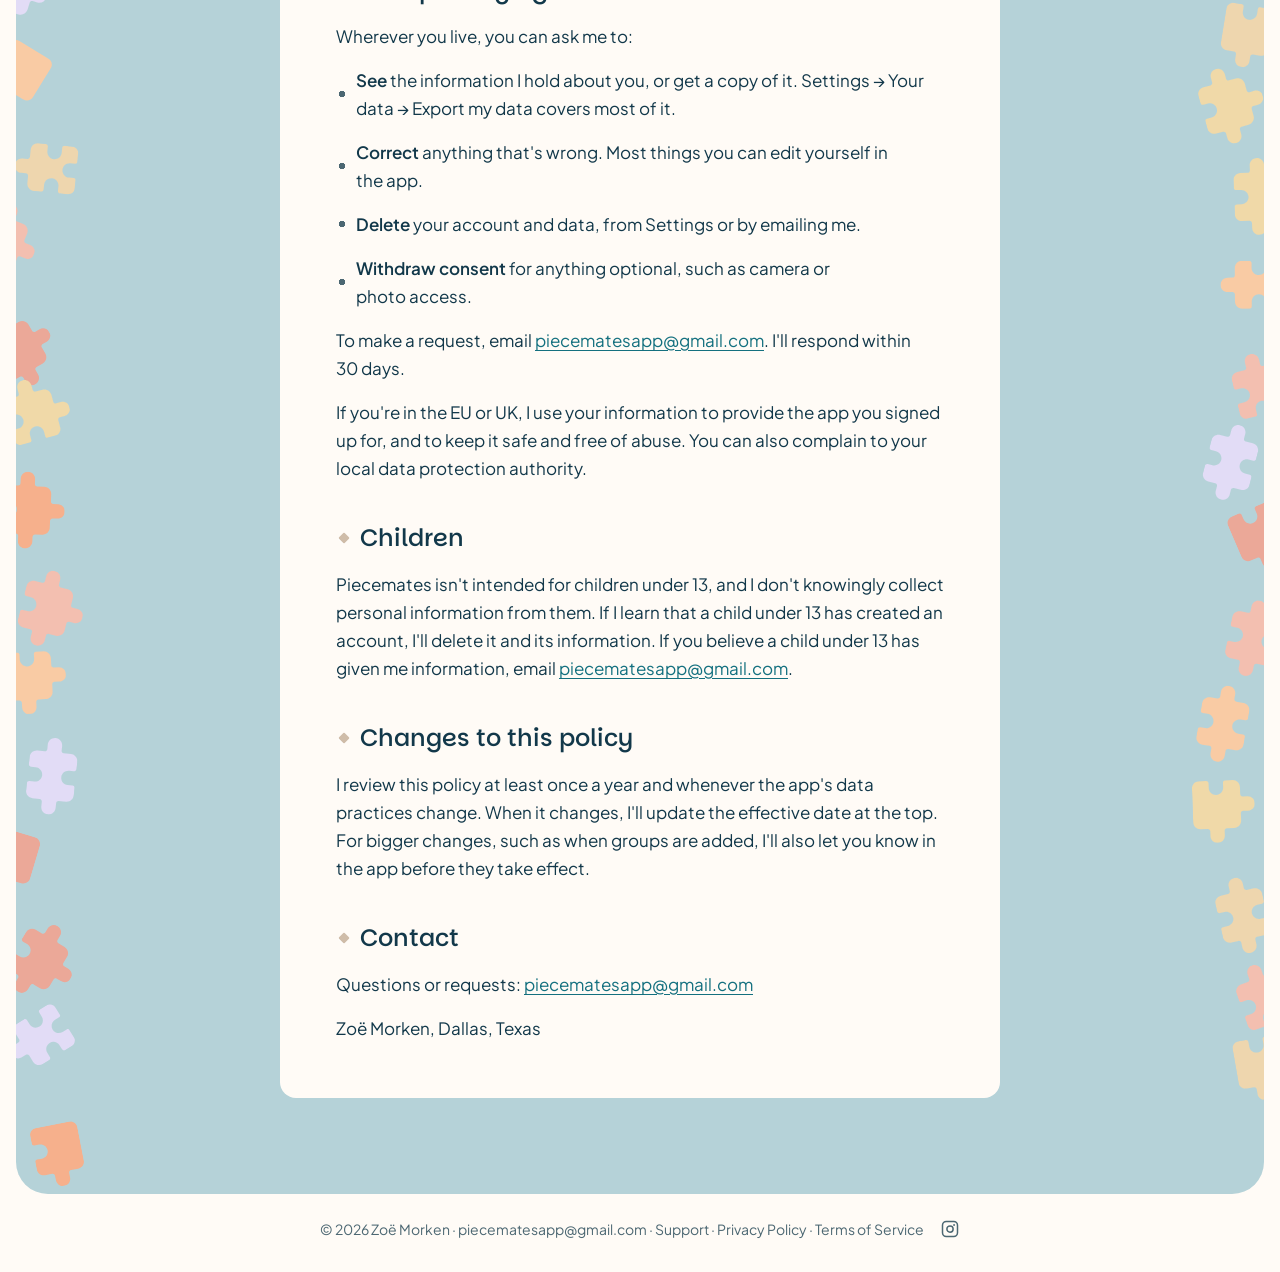
==== commit 7f13406c: "Join the beta: straight left-to-right fill with easing; no puzzle tab, no click Zoë (Oct 29): back t" ====
--- a/privacy/index.html
+++ b/privacy/index.html
@@ -17,7 +17,7 @@
 <meta property="og:image:height" content="630">
 <meta property="og:image:alt" content="Piecemates: the iPhone app for tracking your jigsaw puzzles. The Piecemates logo on paper, with puzzle pieces around the edges.">
 <meta name="twitter:card" content="summary_large_image">
-<link rel="stylesheet" href="../assets/web.css?v=21">
+<link rel="stylesheet" href="../assets/web.css?v=22">
 <link rel="icon" href="/favicon.svg?v=5" type="image/svg+xml">
 <link rel="icon" href="/favicon.ico?v=5" sizes="32x32">
 <link rel="apple-touch-icon" href="/apple-touch-icon.png?v=4">
--- a/assets/web.css
+++ b/assets/web.css
@@ -169,34 +169,27 @@
   text-decoration: none;
   font: 500 16px/24px "Plus Jakarta Sans", system-ui, sans-serif;
 }
-/* Hover (Zoë, Oct 29): a puzzle-piece wipe. A lighter blue slides in from the
-   left with a puzzle tab as its leading edge (420 ms), and the button gives a
-   tiny click as it lands. The fill sits under the label (z-index -1 inside the
-   isolated button). Keyboard focus fills too; pointer hover only on devices
-   that have it. */
+/* Hover (Zoë, Oct 29): a lighter blue fills the button from left to right,
+   straight edge, no click. It eases in and out rather than moving at one
+   speed: it starts slowly, picks up through the middle and settles gently
+   (520 ms); moving off drains it back faster (320 ms, speeding up as it goes).
+   The fill sits under the label (z-index -1 inside the isolated button).
+   Keyboard focus fills too; pointer hover only on devices that have it. */
 .button { position: relative; overflow: hidden; isolation: isolate; }
 .button::before {
   content: "";
   position: absolute;
-  top: 0;
-  bottom: 0;
-  left: 0;
+  inset: 0;
   z-index: -1;
-  width: calc(100% + 16px);
   background: var(--button-hover);
-  transform: translateX(calc(-100% - 2px));
-  transition: transform 420ms cubic-bezier(0.22, 0.8, 0.3, 1);
+  transform: translateX(-101%);
+  transition: transform 320ms cubic-bezier(0.5, 0, 0.75, 0);
   pointer-events: none;
-  --tab: url("data:image/svg+xml,%3Csvg xmlns='http://www.w3.org/2000/svg' width='16' height='24' viewBox='0 0 16 24'%3E%3Cpath d='M0 6C2 6 3 5 3 3.5C3 1.5 5 0 8 0S13 1.5 13 3.5V20.5C13 22.5 11 24 8 24S3 22.5 3 20.5C3 19 2 18 0 18Z' fill='%23000'/%3E%3C/svg%3E");
-  -webkit-mask: linear-gradient(#000 0 0) left / calc(100% - 16px) 100% no-repeat, var(--tab) right center / 16px 24px no-repeat;
-  mask: linear-gradient(#000 0 0) left / calc(100% - 16px) 100% no-repeat, var(--tab) right center / 16px 24px no-repeat;
 }
 @media (hover: hover) {
-  .button:hover::before { transform: translateX(0); }
-  .button:hover { animation: click 420ms ease-out; }
-}
-.button:focus-visible::before { transform: translateX(0); }
-@keyframes click { 0%, 80% { transform: none; } 90% { transform: scale(1.03); } 100% { transform: none; } }
+  .button:hover::before { transform: translateX(0); transition: transform 520ms cubic-bezier(0.76, 0, 0.24, 1); }
+}
+.button:focus-visible::before { transform: translateX(0); transition: transform 520ms cubic-bezier(0.76, 0, 0.24, 1); }
 .button:active { transform: scale(0.98); }
 .button:focus-visible, .nav a:focus-visible, .footer a:focus-visible { outline: 2px solid var(--text); outline-offset: 2px; }
 .nav .button { padding: 12px 16px; font-size: 14px; line-height: 20px; }
@@ -530,7 +523,7 @@
 
 /* The closing call to action steps in after the features: headline, then
    Join the beta, then Coming soon to iPhone (Zoë, Oct 29). */
-/* Transitions rather than an animation, so the button's hover click can't
+/* Transitions rather than an animation, so a hover effect on the button can't
    cancel the step-in. */
 .closing.reveal > * { opacity: 0; transform: translateY(8px); }
 .closing.revealed > * { opacity: 1; transform: none; transition: opacity 400ms ease-out, transform 400ms ease-out; }
@@ -543,9 +536,8 @@
   .intro .nav, .intro .hero > *, .intro .sections, .intro .closing, .intro .footer { opacity: 1; transform: none; pointer-events: auto; }
   .screens-wait .phone { opacity: 1; transform: none; }
   .arrive .sheet { animation: none; }
-  .button::before { transition: none; }   /* the color still changes, without the wipe */
+  .button::before, .button:hover::before, .button:focus-visible::before { transition: none; }   /* the color still changes, without the sweep */
   .footer a.instagram { transition: none; }
-  .button:hover { animation: none; }
   .lines-done .icon-circle { animation: none; }
   .nav { transition: none; }
   .reveal .dots.sized, .reveal .section-title, .reveal .sheet-card, .reveal .feature, .closing.reveal > * { clip-path: none; opacity: 1; transform: none; animation: none; }
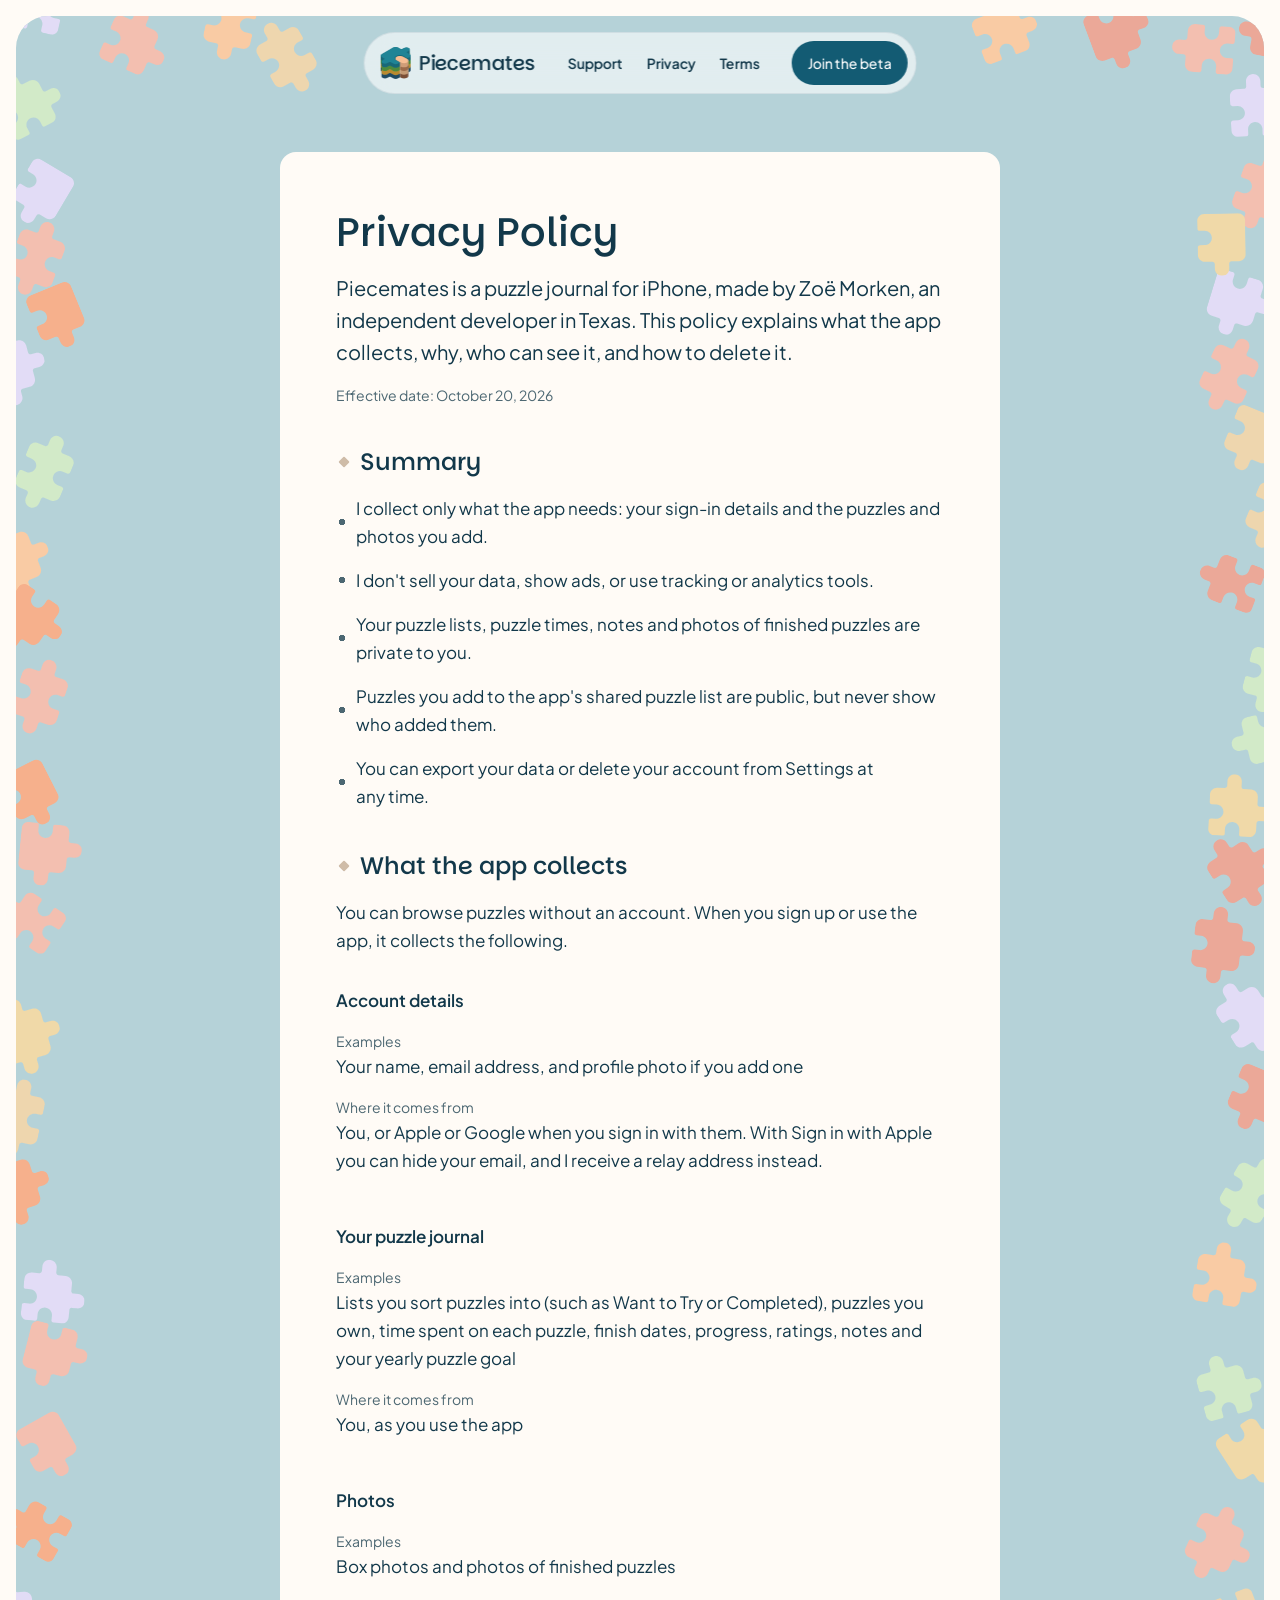
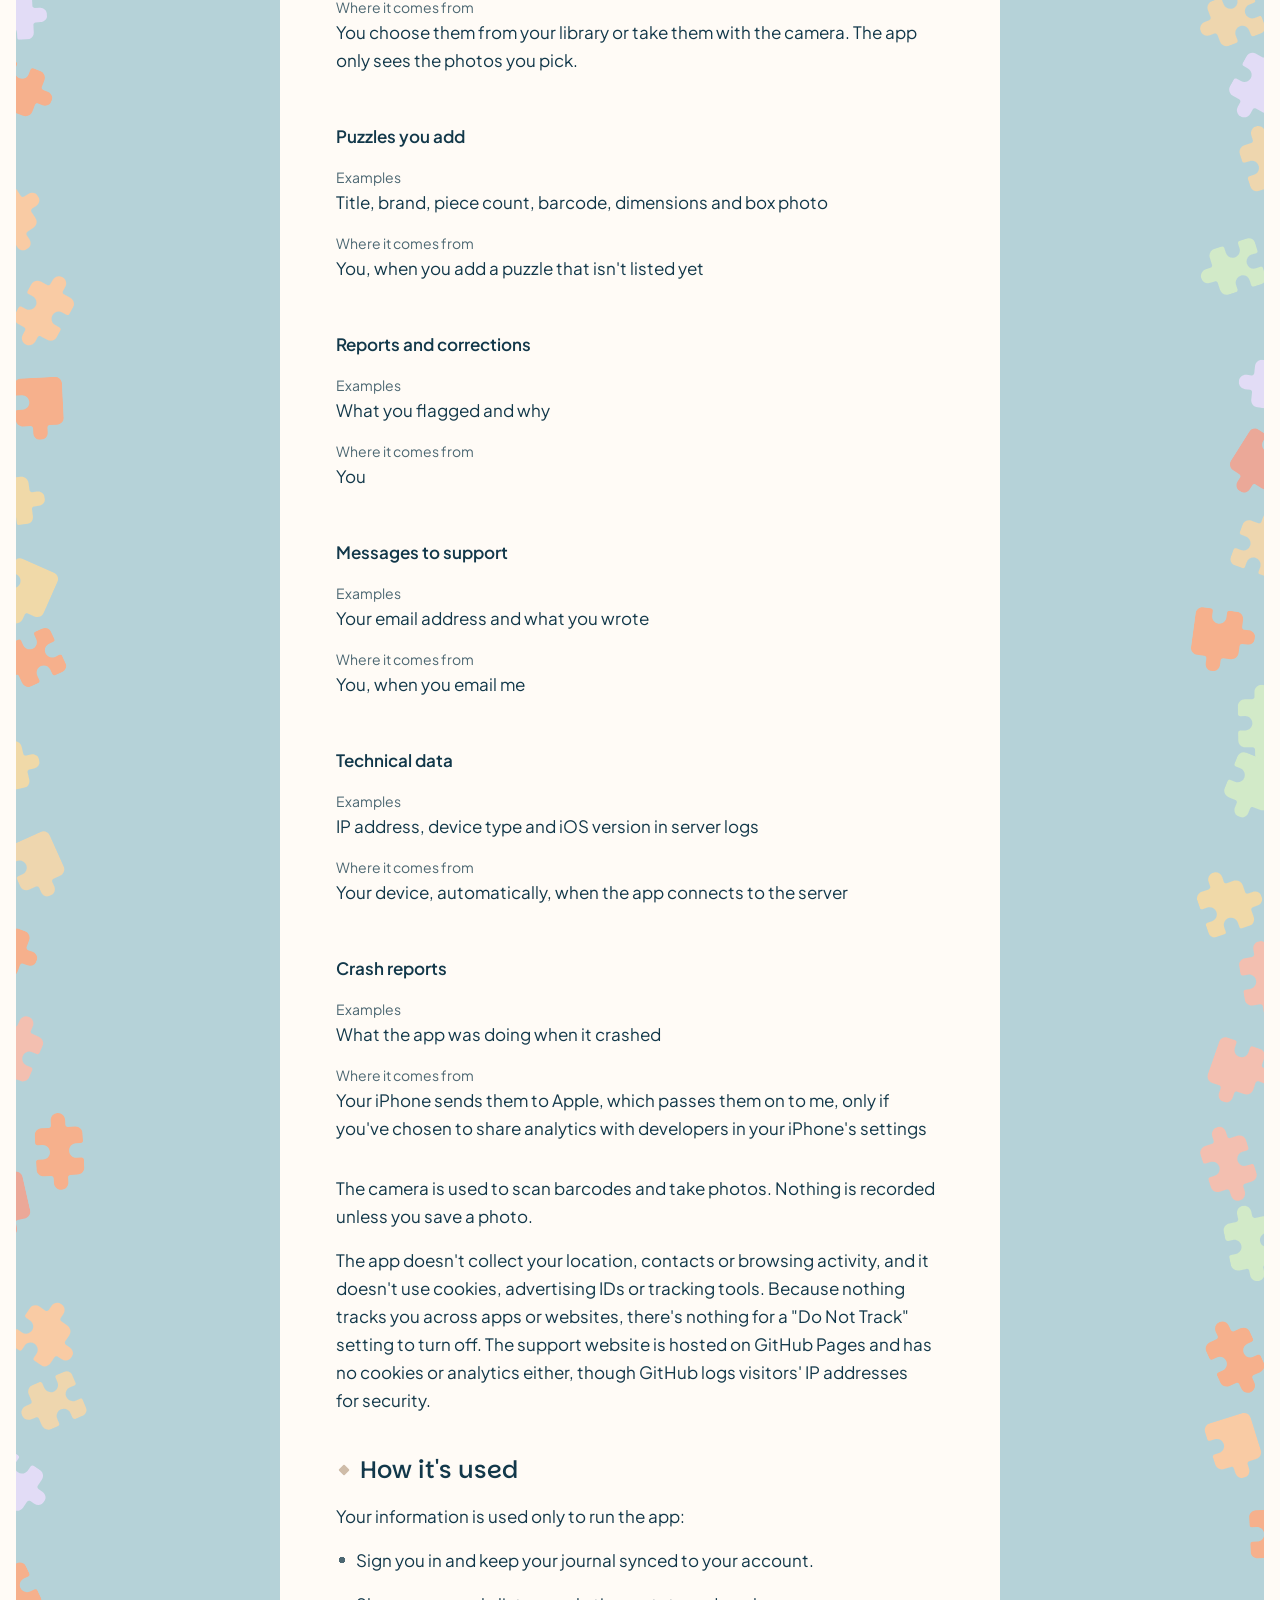
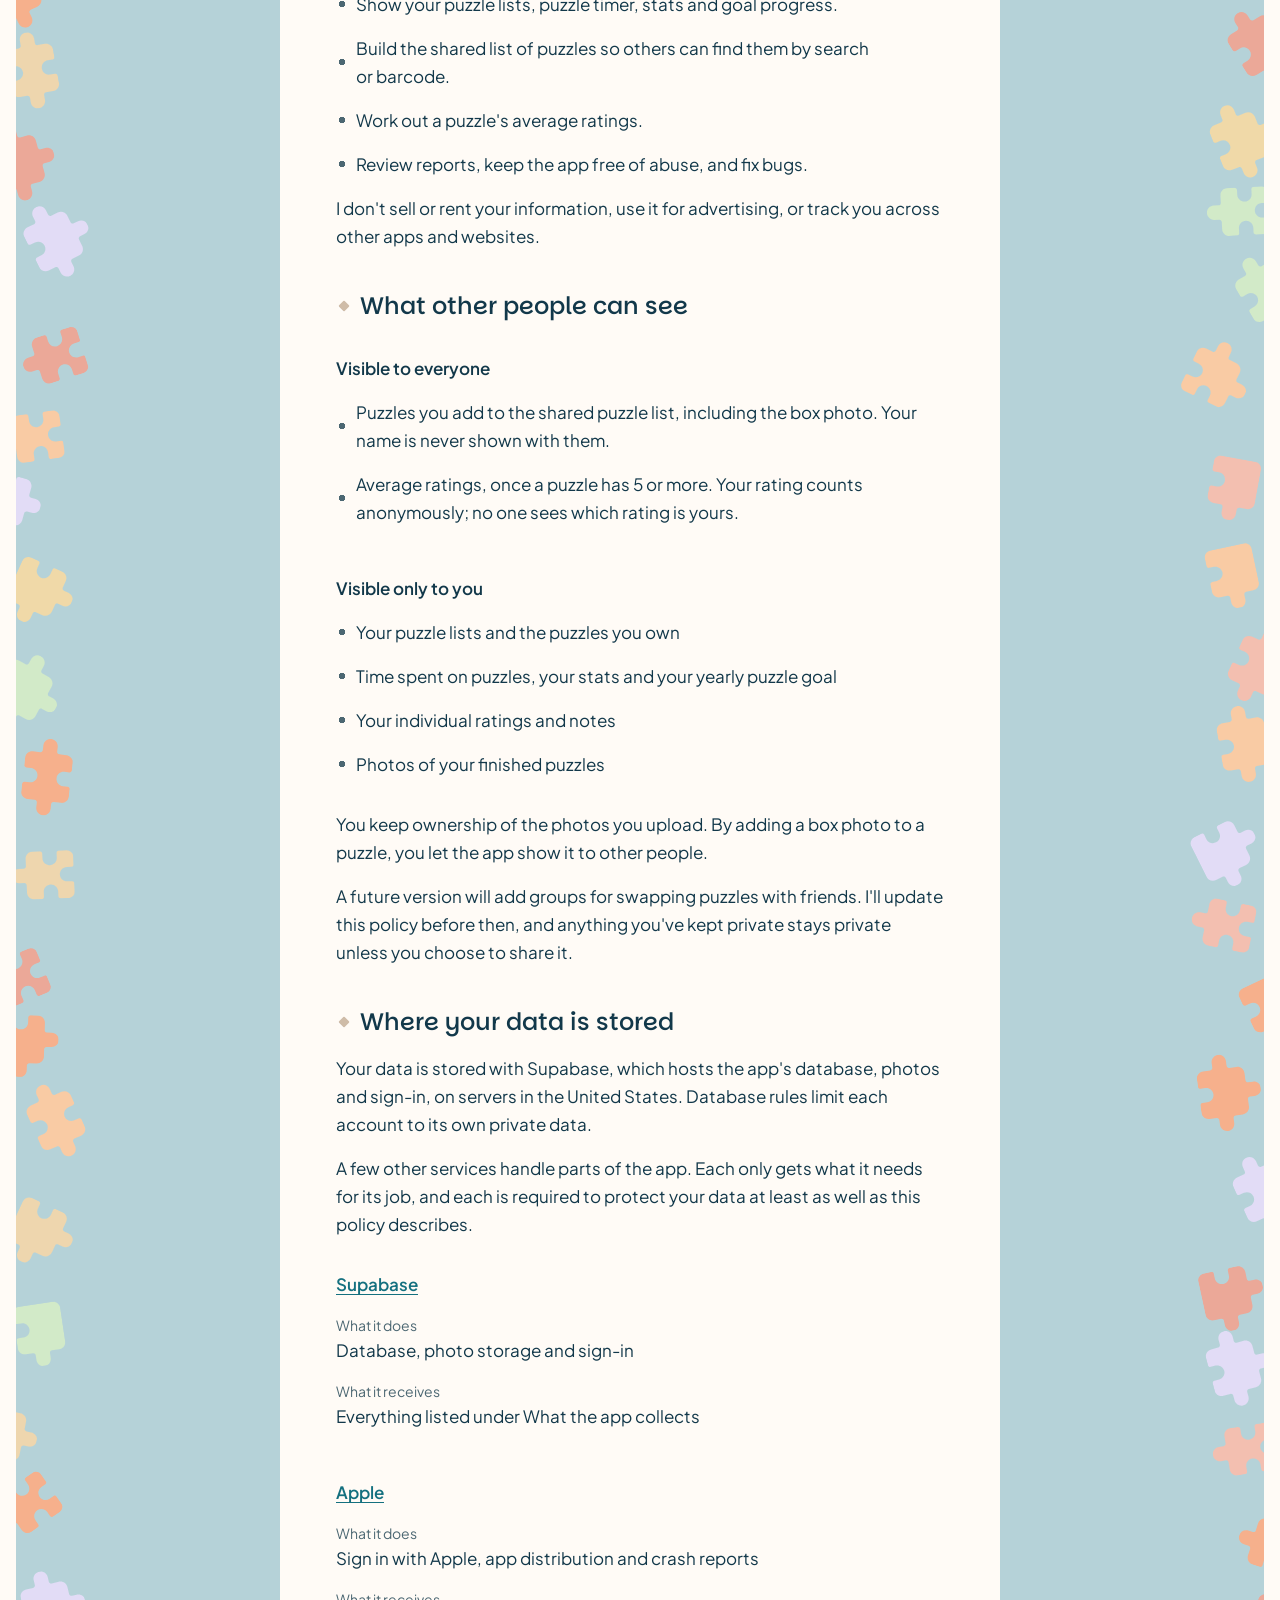
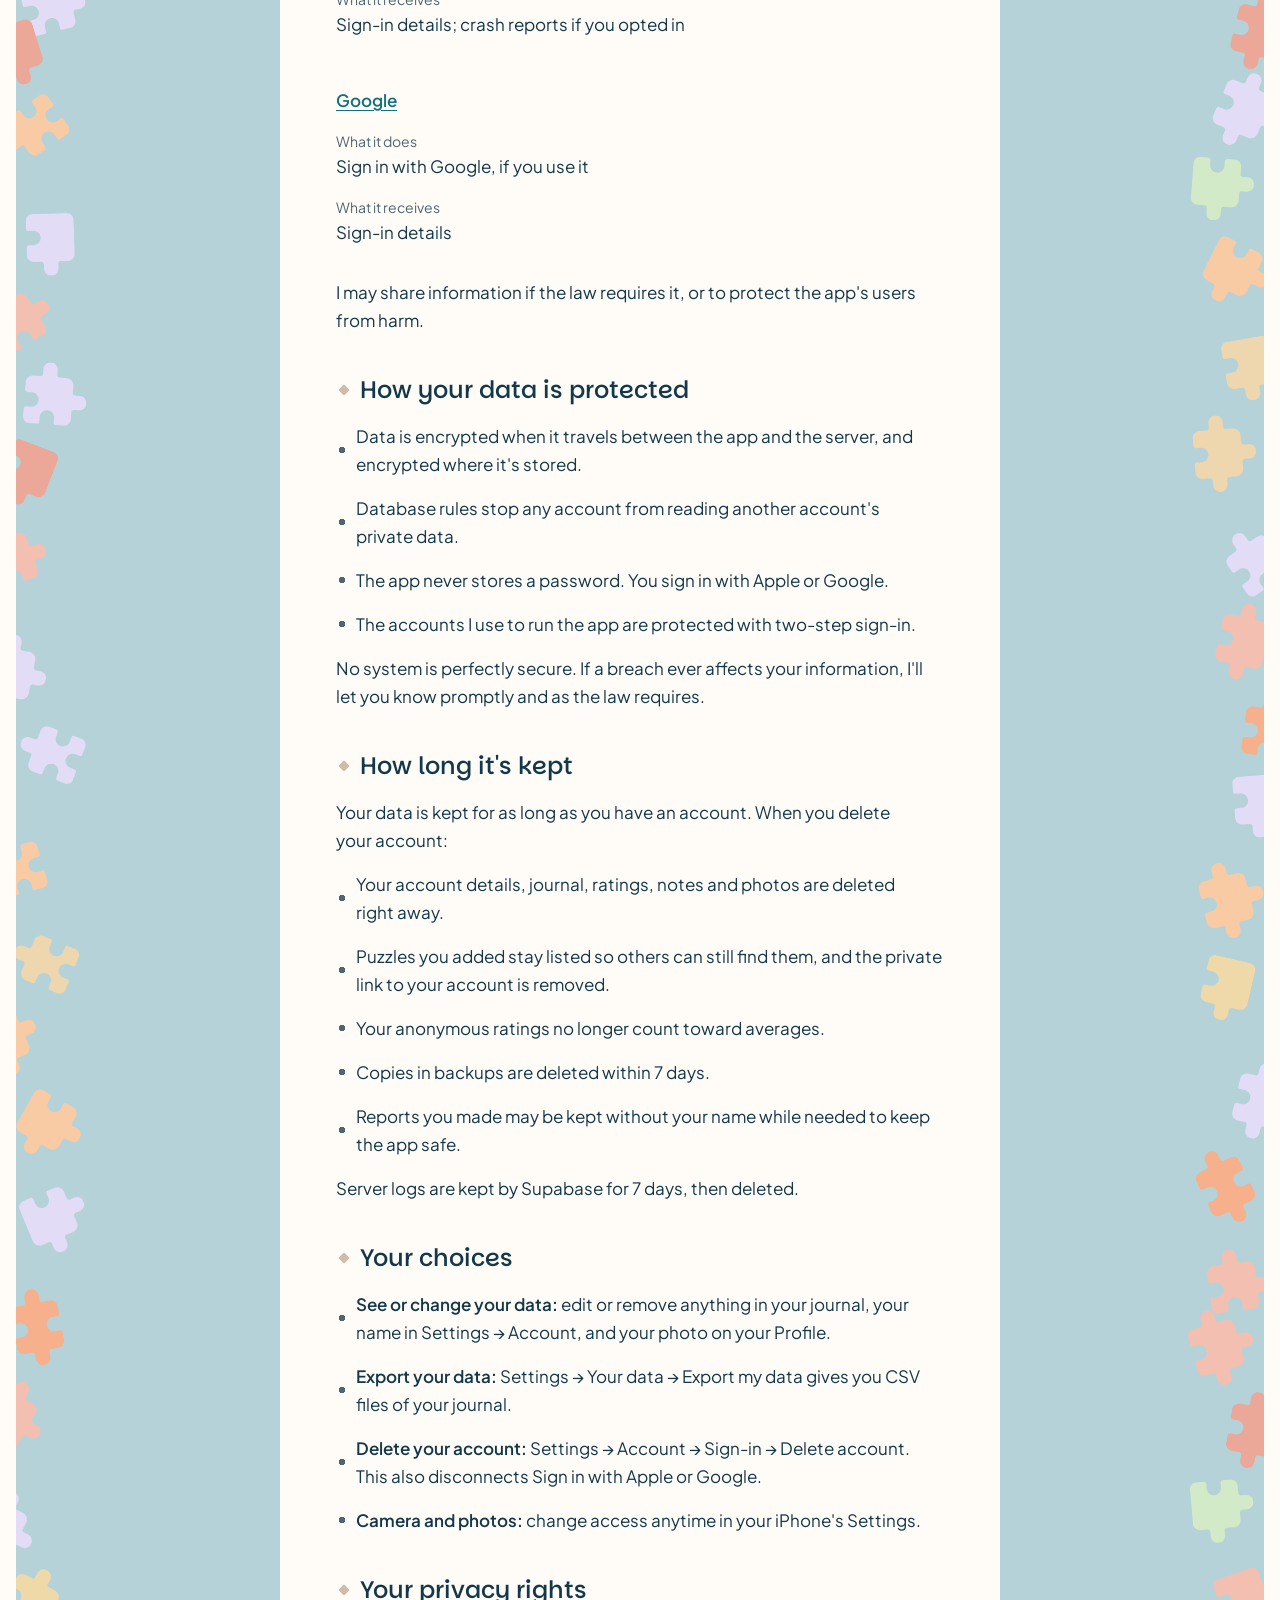
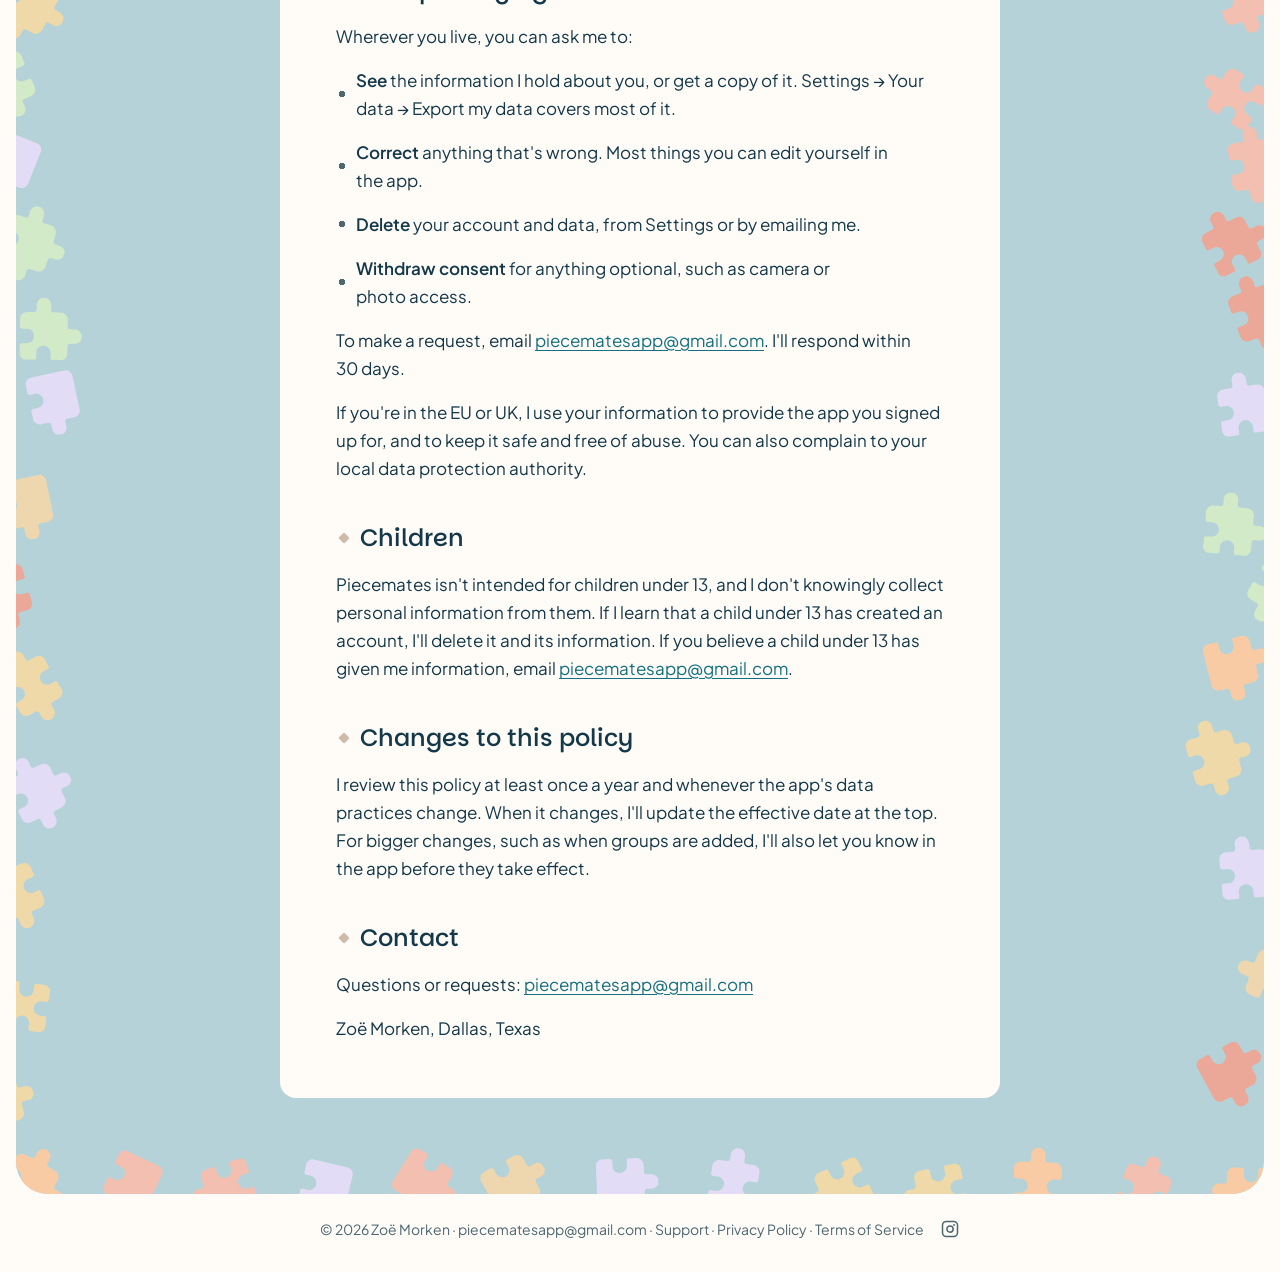
==== commit 5dc1a9b8: "Pieces along the bottom edge; phone nav menu (design, Oct 30) - Every page and size gets a row of pi" ====
--- a/privacy/index.html
+++ b/privacy/index.html
@@ -17,7 +17,7 @@
 <meta property="og:image:height" content="630">
 <meta property="og:image:alt" content="Piecemates: the iPhone app for tracking your jigsaw puzzles. The Piecemates logo on paper, with puzzle pieces around the edges.">
 <meta name="twitter:card" content="summary_large_image">
-<link rel="stylesheet" href="../assets/web.css?v=22">
+<link rel="stylesheet" href="../assets/web.css?v=27">
 <link rel="icon" href="/favicon.svg?v=5" type="image/svg+xml">
 <link rel="icon" href="/favicon.ico?v=5" sizes="32x32">
 <link rel="apple-touch-icon" href="/apple-touch-icon.png?v=4">
@@ -36,6 +36,9 @@
     <div class="nav-links"><a href="/support/">Support</a><a href="/privacy/" aria-current="page">Privacy</a><a href="/terms/">Terms</a></div>
     <!-- Join the beta: the public TestFlight link goes here once Apple approves it. -->
     <a class="button" href="#" data-testflight>Join the beta</a>
+    <button class="menu-button" type="button" aria-label="Menu" aria-expanded="false" aria-controls="nav-menu"><svg class="icon-list" viewBox="0 0 256 256" width="24" height="24" fill="none" stroke="currentColor" stroke-width="16" stroke-linecap="round" aria-hidden="true"><line x1="40" y1="64" x2="216" y2="64"/><line x1="40" y1="128" x2="216" y2="128"/><line x1="40" y1="192" x2="216" y2="192"/></svg><svg class="icon-x" viewBox="0 0 256 256" width="24" height="24" fill="none" stroke="currentColor" stroke-width="16" stroke-linecap="round" aria-hidden="true"><line x1="200" y1="56" x2="56" y2="200"/><line x1="200" y1="200" x2="56" y2="56"/></svg></button>
+    <!-- Phones (under 768): the links and Join the beta live in this menu (design, Oct 30, option B). -->
+    <div class="nav-menu" id="nav-menu"><a href="/support/">Support</a><a href="/privacy/" aria-current="page">Privacy</a><a href="/terms/">Terms</a><a class="button" href="#" data-testflight>Join the beta</a></div>
   </nav>
 
   <main class="sheet">
@@ -203,6 +206,6 @@
   <p><span class="group">© 2026 Zoë Morken ·</span> <span class="group"><a href="mailto:piecematesapp@gmail.com">piecematesapp@gmail.com</a> ·</span> <span class="group"><a href="/support/">Support</a> · <a href="/privacy/">Privacy Policy</a> · <a href="/terms/">Terms of Service</a></span><a class="instagram" href="https://www.instagram.com/piecematesapp/" target="_blank" rel="noopener" aria-label="Piecemates on Instagram"><svg viewBox="0 0 256 256" width="20" height="20" fill="none" stroke="currentColor" stroke-width="19.2" aria-hidden="true"><circle cx="128" cy="128" r="40" stroke-miterlimit="10"/><rect x="32" y="32" width="192" height="192" rx="48" stroke-linecap="round" stroke-linejoin="round"/><circle cx="180" cy="76" r="12" fill="currentColor" stroke="none"/></svg></a></p>
 </footer>
 
-<script src="../assets/web.js?v=20"></script>
+<script src="../assets/web.js?v=27"></script>
 </body>
 </html>
--- a/assets/web.css
+++ b/assets/web.css
@@ -157,6 +157,60 @@
 /* Keyboard focus gets the same pill, plus the focus ring. */
 .nav-links a:focus-visible { background: var(--nav-link-hover); }
 
+/* Phone nav menu (design, Oct 30, option B). Hidden on desktop. */
+.menu-button {
+  display: none;
+  align-items: center;
+  justify-content: center;
+  width: 44px;
+  height: 44px;
+  padding: 0;
+  border: 0;
+  border-radius: 999px;
+  background: none;
+  color: var(--text);
+  cursor: pointer;
+}
+.menu-button svg { display: block; }
+.menu-button .icon-x, .nav.open .menu-button .icon-list { display: none; }
+.nav.open .menu-button .icon-x { display: block; }
+.menu-button:focus-visible { outline: 2px solid var(--text); outline-offset: 2px; }
+/* The panel drops 8 below the pill, same width; fades in and drops 8 (200 ms). */
+.nav-menu {
+  display: none;
+  position: absolute;
+  top: calc(100% + 9px);   /* 8 below the pill's outer edge (its border is 1) */
+  left: -1px;
+  right: -1px;
+  padding: 16px;
+  border: 1px solid var(--nav-stroke);
+  border-radius: 24px;
+  background: var(--nav-fill-solid);
+  -webkit-backdrop-filter: blur(12px);
+  backdrop-filter: blur(12px);
+  box-shadow: 0 4px 16px rgb(18 56 74 / 0.1);
+  opacity: 0;
+  visibility: hidden;
+  transform: translateY(-8px);
+  transition: opacity 200ms ease-out, transform 200ms ease-out, visibility 0s 200ms;
+}
+.nav-menu:focus { outline: none; }
+.nav.open .nav-menu { opacity: 1; visibility: visible; transform: none; transition: opacity 200ms ease-out, transform 200ms ease-out; }
+/* Rows: Web/NavLink, 48 tall; labels line up with the logo. */
+.nav-menu a:not(.button) {
+  display: flex;
+  align-items: center;
+  height: 48px;
+  padding: 0 7px;   /* label lines up with the logo, 24 from the outer edge */
+  border-radius: 999px;
+  color: var(--text);
+  text-decoration: none;
+  font: 600 14px/20px "Plus Jakarta Sans", system-ui, sans-serif;
+}
+.nav-menu a:not(.button):hover, .nav-menu a:not(.button):focus-visible { background: var(--nav-link-hover); }
+.nav-menu a:not(.button):focus-visible { outline: 2px solid var(--text); outline-offset: 2px; }
+.nav .nav-menu .button { display: flex; width: 100%; margin-top: 8px; padding: 16px 24px; font-size: 16px; line-height: 24px; }   /* full size, 56 tall */
+
 /* The app's primary button, in web/button colors. */
 .button {
   display: inline-flex;
@@ -236,8 +290,11 @@
     right: 16px;
     transform: none;
     justify-content: space-between;
+    padding: 8px 5px 8px 23px;   /* logo 24 and the menu icon 16 from the pill's outer edge */
   }
-  .nav-links { display: none; }
+  .nav-links, .nav > .button { display: none; }
+  .menu-button { display: flex; }
+  .nav-menu { display: block; }
   .footer { padding: 16px var(--gutter) 24px; }
   .footer a.instagram { display: flex; margin: -4px auto -12px; }
 }
@@ -309,7 +366,7 @@
 .sheet .row { display: flex; flex-direction: column; gap: 16px; padding: 16px 0; }
 
 @media (max-width: 767px) {
-  .table.text-page { padding: 96px 8px 24px; }
+  .table.text-page { padding: 96px 8px 56px; }   /* 56 like Home, so the bottom row of pieces has room (Oct 30) */
   .sheet { padding: 24px; }
   .sheet h1 { font-size: 24px; line-height: 32px; }   /* as in the Privacy phone frame */
 }
@@ -539,6 +596,7 @@
   .button::before, .button:hover::before, .button:focus-visible::before { transition: none; }   /* the color still changes, without the sweep */
   .footer a.instagram { transition: none; }
   .lines-done .icon-circle { animation: none; }
+  .nav-menu { transform: none; }   /* fade only */
   .nav { transition: none; }
   .reveal .dots.sized, .reveal .section-title, .reveal .sheet-card, .reveal .feature, .closing.reveal > * { clip-path: none; opacity: 1; transform: none; animation: none; }
 }
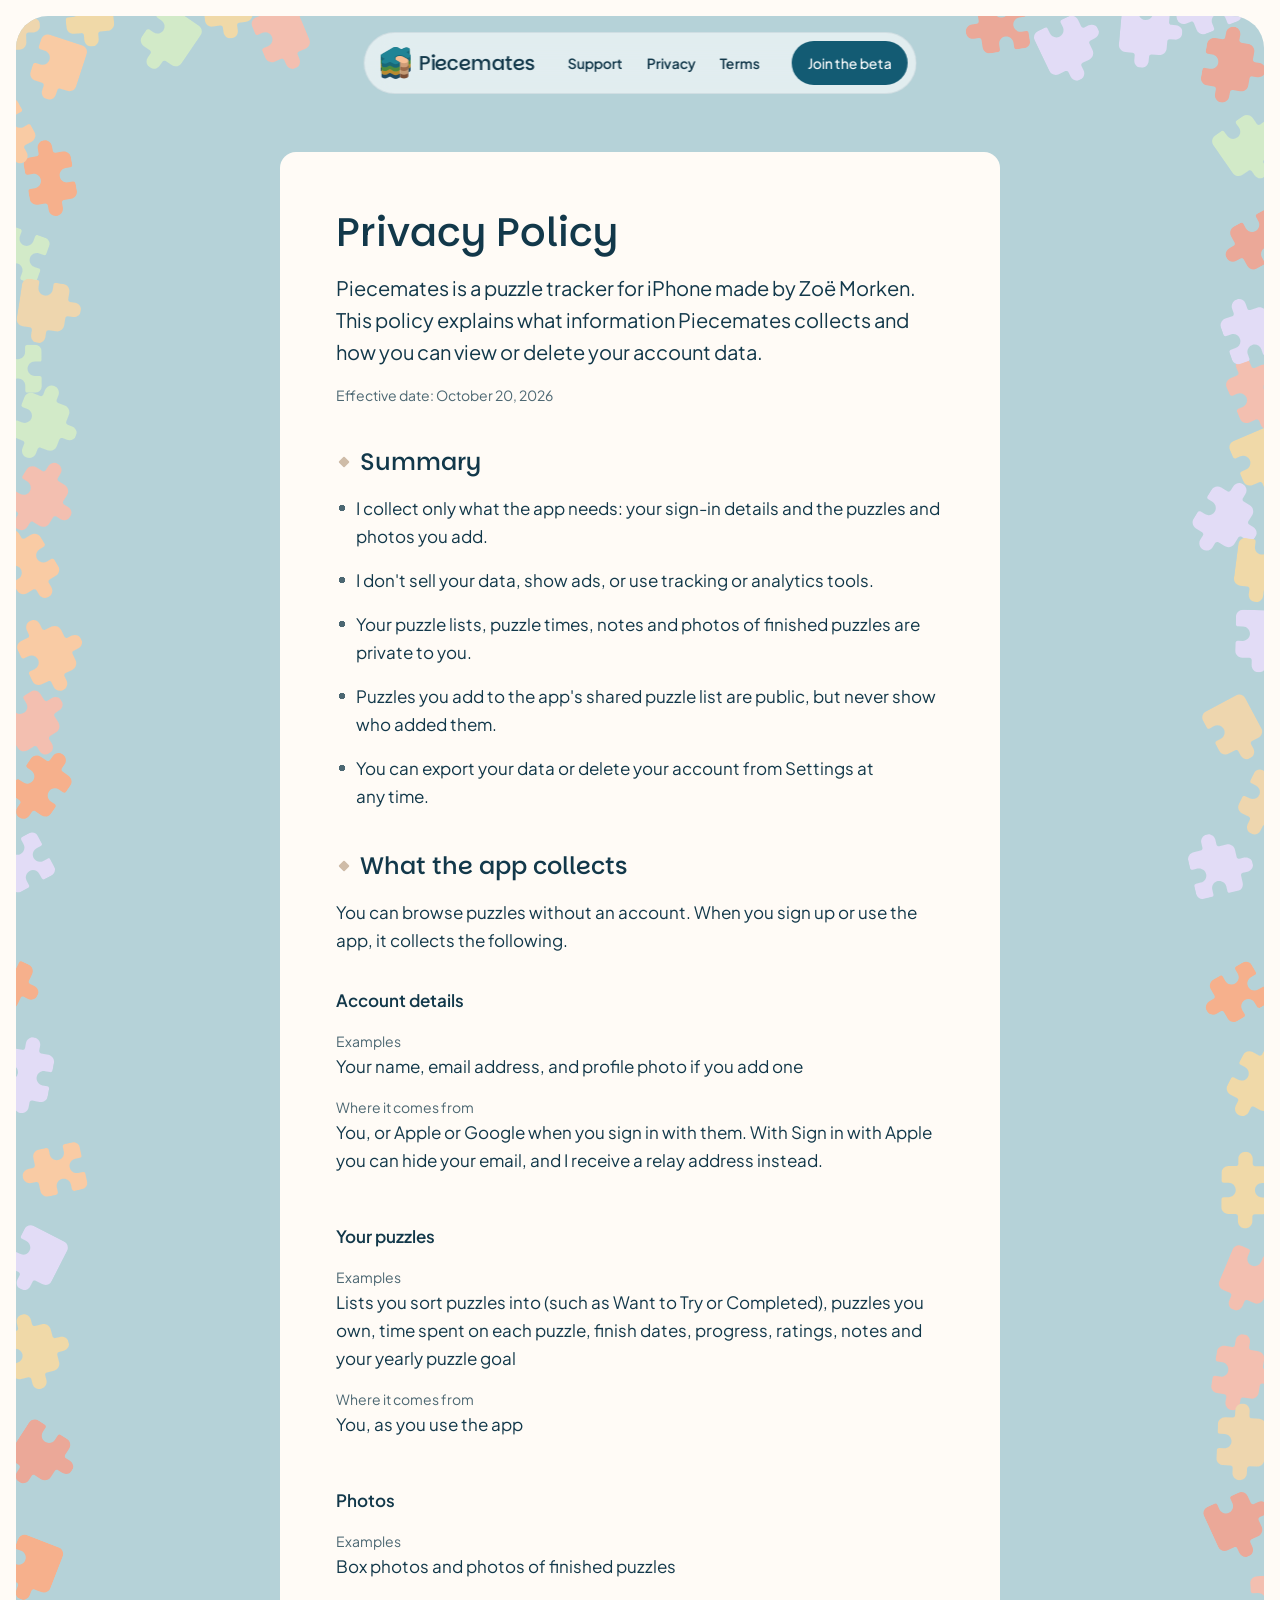
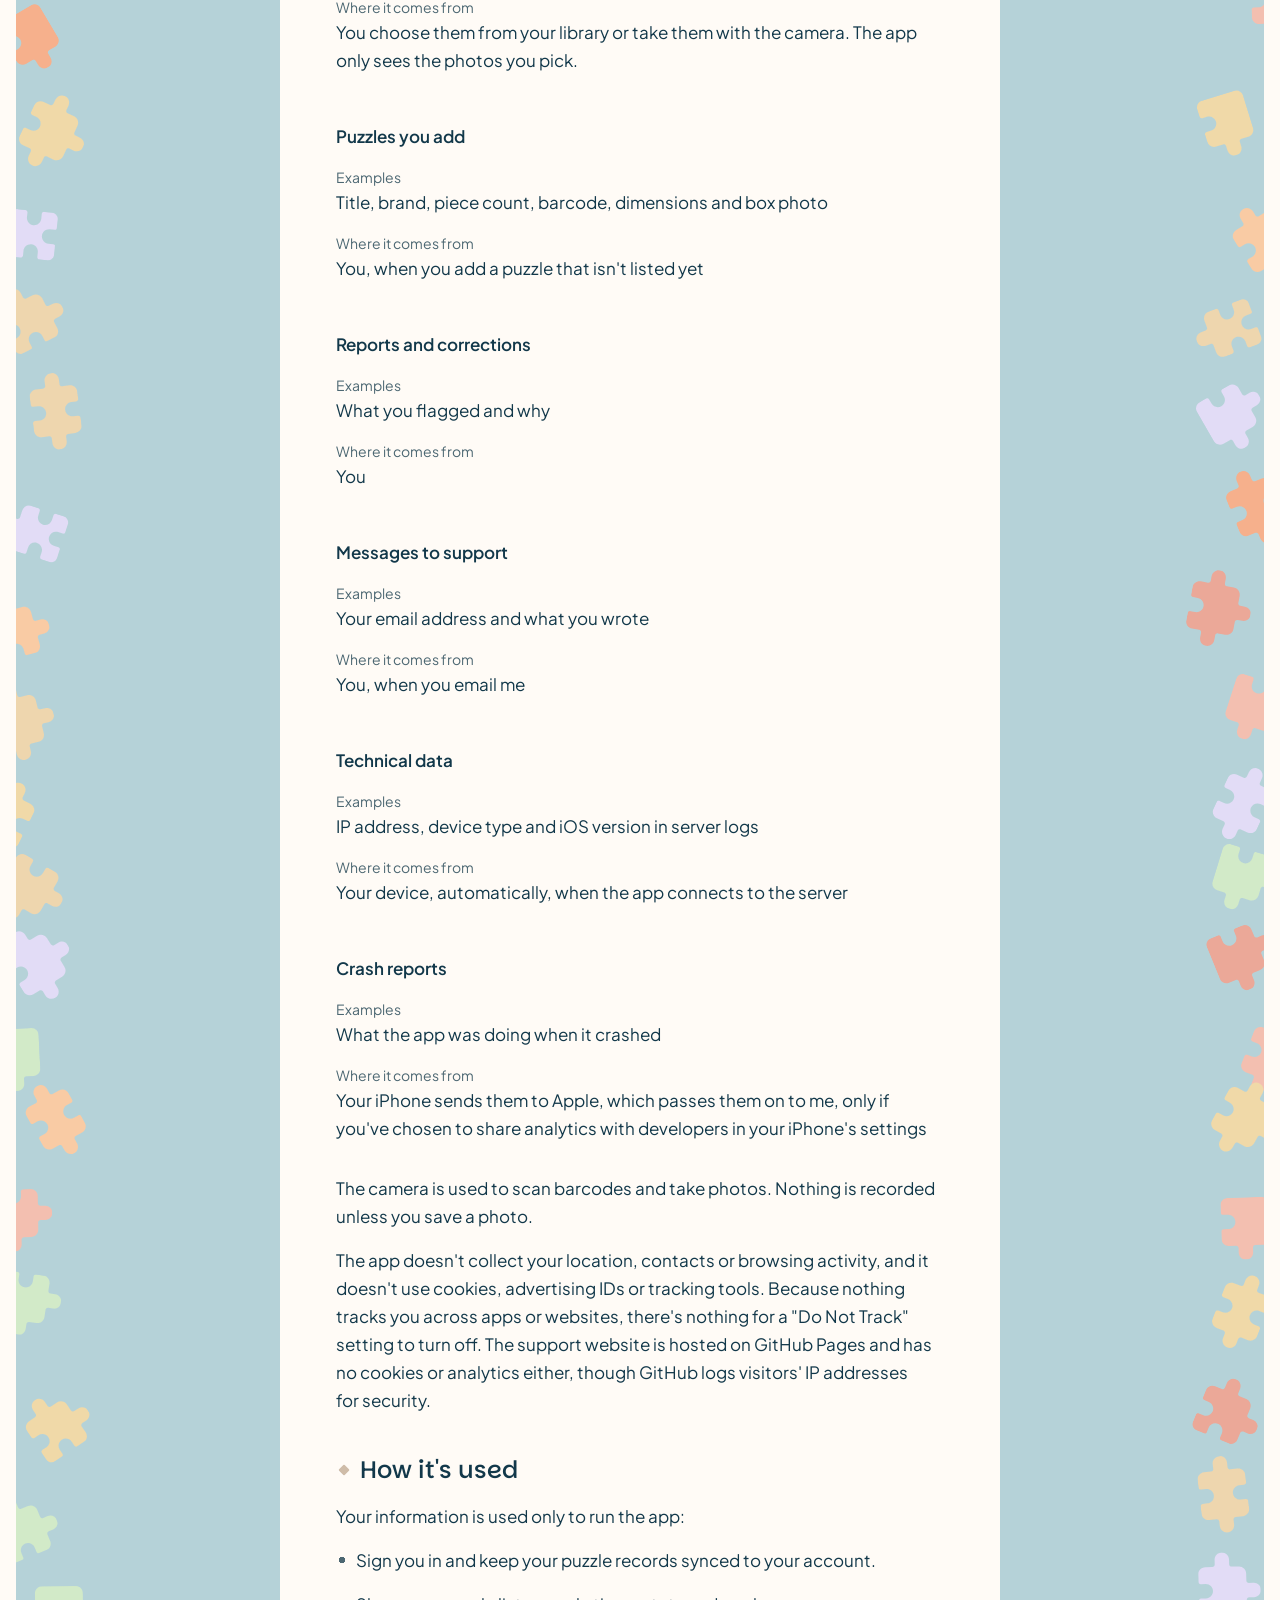
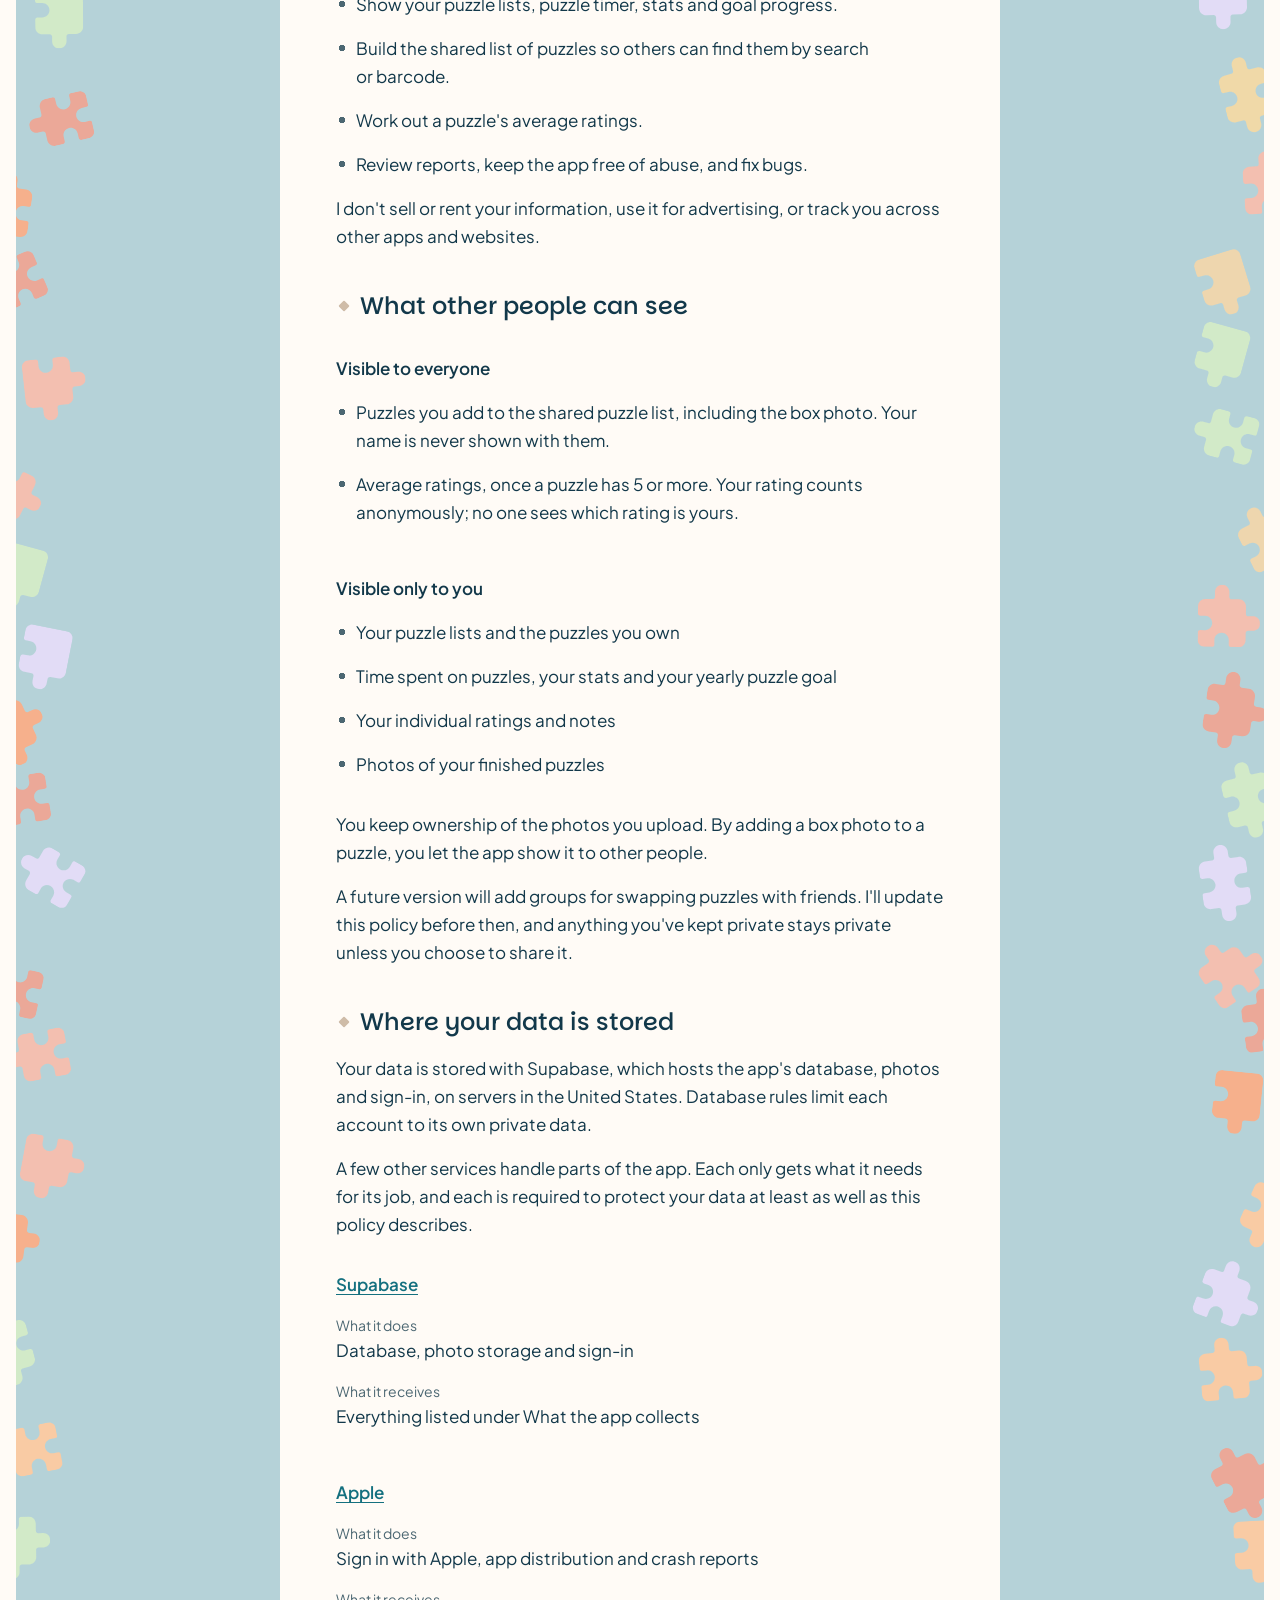
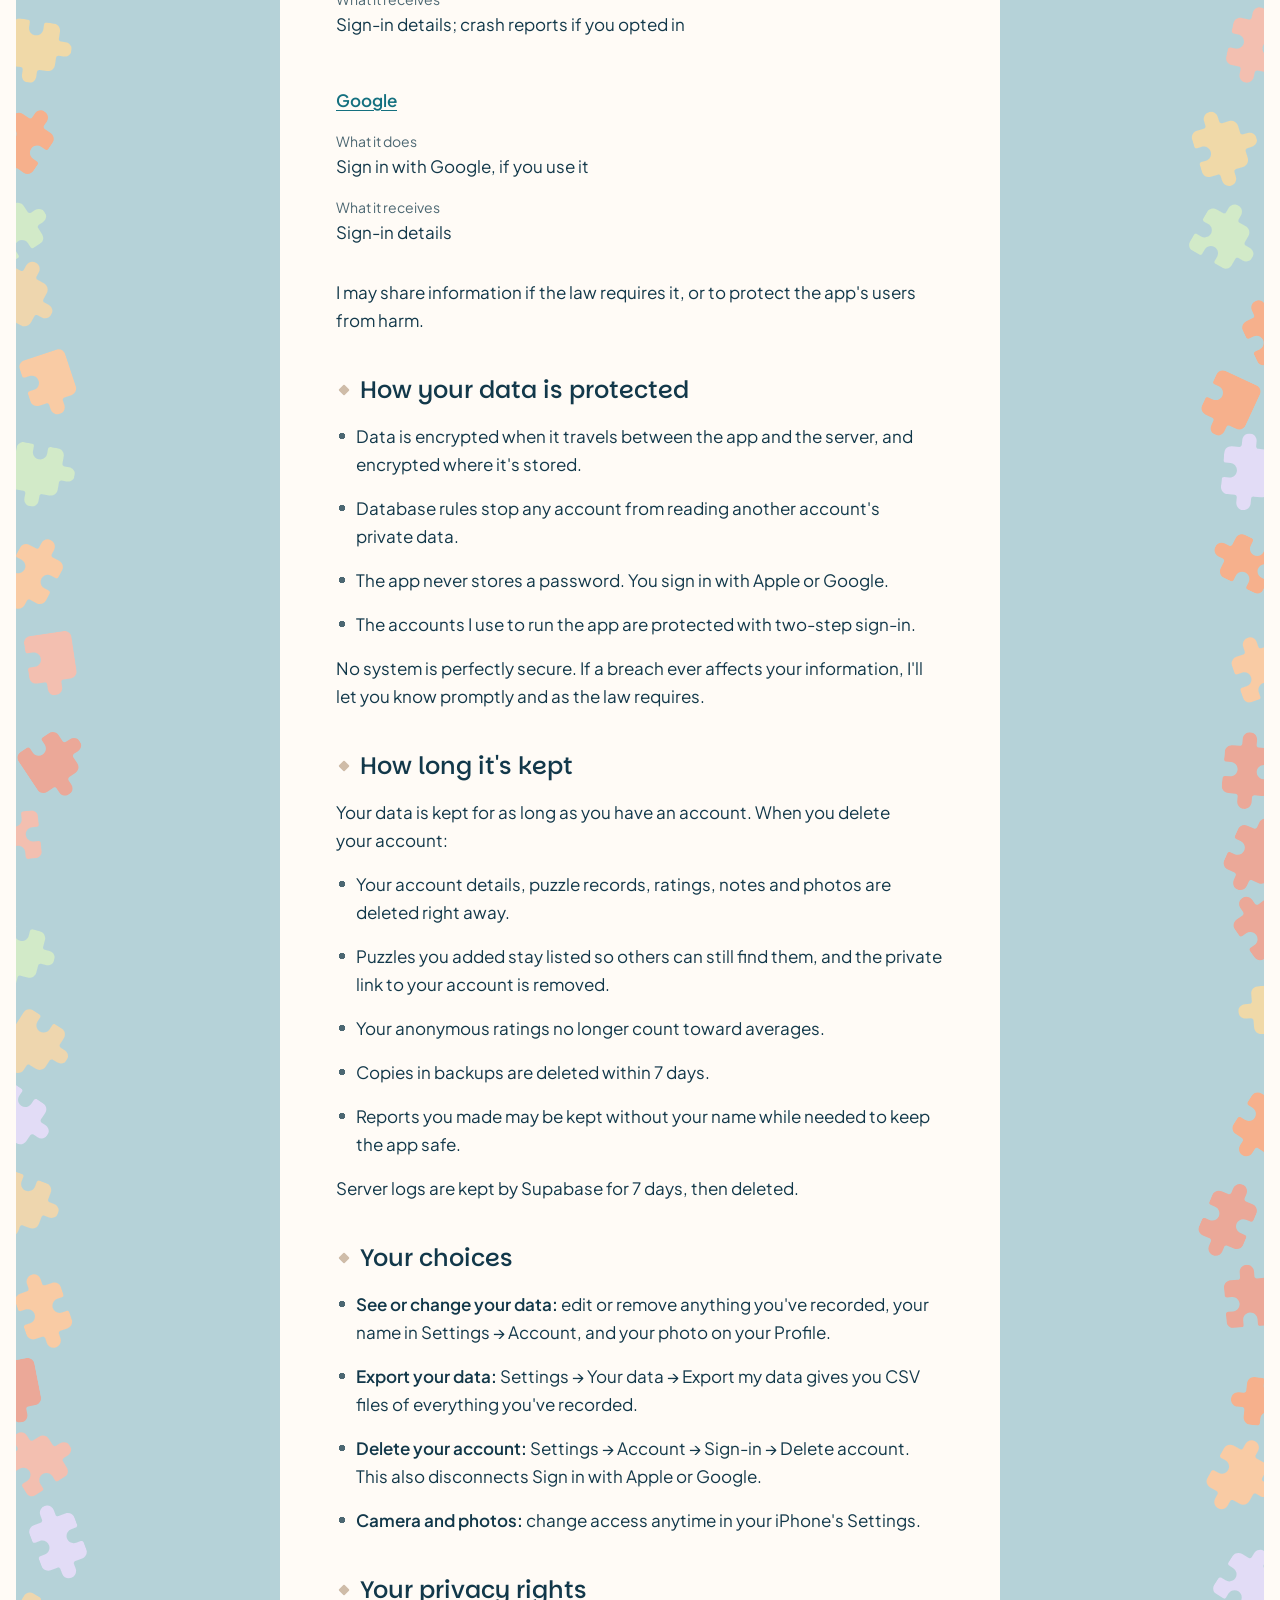
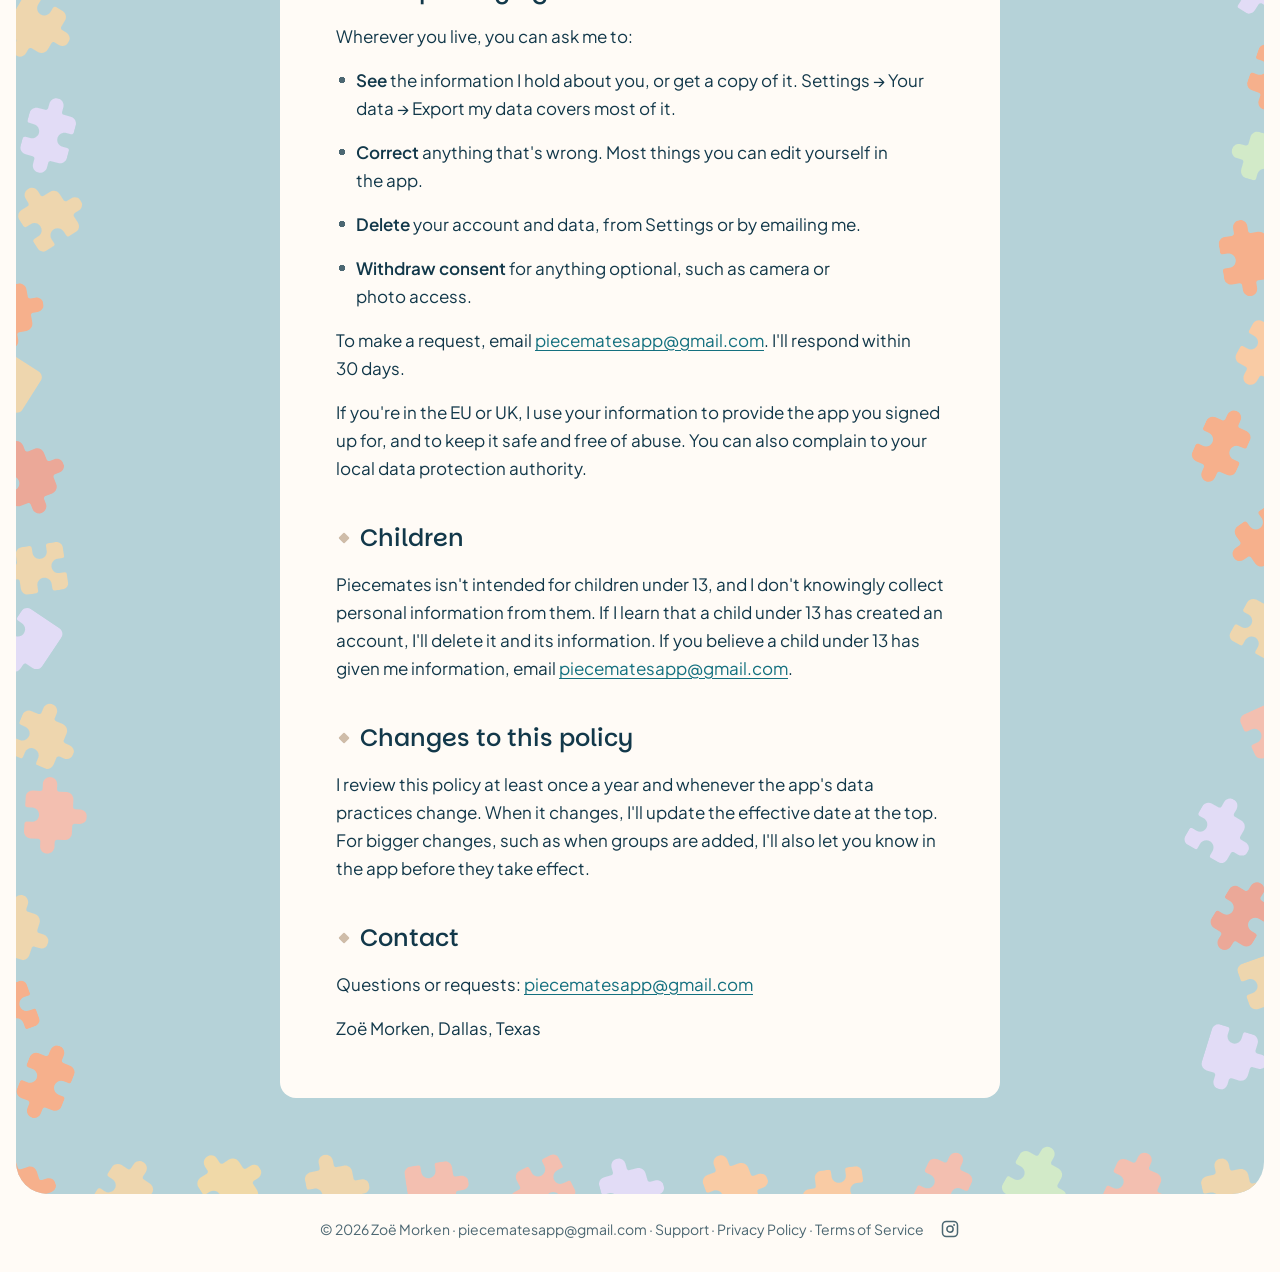
==== commit 1d02a261: "Oct 30 design changes: new Support FAQ and answer, bullets on the first line, phone sheet padding 32" ====
--- a/privacy/index.html
+++ b/privacy/index.html
@@ -4,20 +4,20 @@
 <meta charset="utf-8">
 <meta name="viewport" content="width=device-width, initial-scale=1">
 <title>Privacy Policy · Piecemates</title>
-<meta name="description" content="Privacy Policy for Piecemates, the puzzle journal for iPhone.">
+<meta name="description" content="Privacy Policy for Piecemates, the puzzle tracker for iPhone.">
 <!-- Link previews (Messages, Slack, social). The picture is the Figma frame
      Website → Link preview (Zoë, Oct 29), exported at 1200 × 630. -->
 <meta property="og:type" content="website">
 <meta property="og:site_name" content="Piecemates">
 <meta property="og:title" content="Privacy Policy · Piecemates">
-<meta property="og:description" content="Privacy Policy for Piecemates, the puzzle journal for iPhone.">
+<meta property="og:description" content="Privacy Policy for Piecemates, the puzzle tracker for iPhone.">
 <meta property="og:url" content="https://piecemates.app/privacy/">
 <meta property="og:image" content="https://piecemates.app/assets/og-image.jpg?v=1">
 <meta property="og:image:width" content="1200">
 <meta property="og:image:height" content="630">
 <meta property="og:image:alt" content="Piecemates: the iPhone app for tracking your jigsaw puzzles. The Piecemates logo on paper, with puzzle pieces around the edges.">
 <meta name="twitter:card" content="summary_large_image">
-<link rel="stylesheet" href="../assets/web.css?v=27">
+<link rel="stylesheet" href="../assets/web.css?v=28">
 <link rel="icon" href="/favicon.svg?v=5" type="image/svg+xml">
 <link rel="icon" href="/favicon.ico?v=5" sizes="32x32">
 <link rel="apple-touch-icon" href="/apple-touch-icon.png?v=4">
@@ -43,7 +43,7 @@
 
   <main class="sheet">
     <h1>Privacy Policy</h1>
-    <p class="lead">Piecemates is a puzzle journal for iPhone, made by Zoë Morken, an independent developer in Texas. This policy explains what the app collects, why, who can see it, and how to delete it.</p>
+    <p class="lead">Piecemates is a puzzle tracker for iPhone made by Zoë Morken. This policy explains what information Piecemates collects and how you can view or delete your account data.</p>
     <p class="meta">Effective date: October 20, 2026</p>
 
     <h2>Summary</h2>
@@ -63,7 +63,7 @@
       <div><p class="label">Where it comes from</p><p>You, or Apple or Google when you sign in with them. With Sign in with Apple you can hide your email, and I receive a relay address instead.</p></div>
     </div>
     <div class="row">
-      <h3>Your puzzle journal</h3>
+      <h3>Your puzzles</h3>
       <div><p class="label">Examples</p><p>Lists you sort puzzles into (such as Want to Try or Completed), puzzles you own, time spent on each puzzle, finish dates, progress, ratings, notes and your yearly puzzle goal</p></div>
       <div><p class="label">Where it comes from</p><p>You, as you use the app</p></div>
     </div>
@@ -103,7 +103,7 @@
     <h2>How it's used</h2>
     <p>Your information is used only to run the app:</p>
     <ul>
-      <li>Sign you in and keep your journal synced to your account.</li>
+      <li>Sign you in and keep your puzzle records synced to your account.</li>
       <li>Show your puzzle lists, puzzle timer, stats and goal progress.</li>
       <li>Build the shared list of puzzles so others can find them by search or barcode.</li>
       <li>Work out a puzzle's average ratings.</li>
@@ -163,7 +163,7 @@
     <h2>How long it's kept</h2>
     <p>Your data is kept for as long as you have an account. When you delete your account:</p>
     <ul>
-      <li>Your account details, journal, ratings, notes and photos are deleted right away.</li>
+      <li>Your account details, puzzle records, ratings, notes and photos are deleted right away.</li>
       <li>Puzzles you added stay listed so others can still find them, and the private link to your account is removed.</li>
       <li>Your anonymous ratings no longer count toward averages.</li>
       <li>Copies in backups are deleted within 7 days.</li>
@@ -173,8 +173,8 @@
 
     <h2>Your choices</h2>
     <ul>
-      <li><strong>See or change your data:</strong> edit or remove anything in your journal, your name in Settings → Account, and your photo on your Profile.</li>
-      <li><strong>Export your data:</strong> Settings → Your data → Export my data gives you CSV files of your journal.</li>
+      <li><strong>See or change your data:</strong> edit or remove anything you've recorded, your name in Settings → Account, and your photo on your Profile.</li>
+      <li><strong>Export your data:</strong> Settings → Your data → Export my data gives you CSV files of everything you've recorded.</li>
       <li><strong>Delete your account:</strong> Settings → Account → Sign-in → Delete account. This also disconnects Sign in with Apple or Google.</li>
       <li><strong>Camera and photos:</strong> change access anytime in your iPhone's Settings.</li>
     </ul>
--- a/assets/web.css
+++ b/assets/web.css
@@ -348,17 +348,16 @@
 .sheet a.quiet { color: inherit; text-decoration: none; }
 .sheet a.quiet:hover { text-decoration: underline; }
 
-/* Lists: a small meta-colored dot, 8 before the text, centered on the item. */
+/* Lists: a small meta-colored dot, 8 before the text, on the first line. */
 .sheet ul { display: flex; flex-direction: column; gap: 16px; margin: 0; padding: 0; list-style: none; }
 .sheet li { position: relative; padding-left: 20px; }
 .sheet li::before {
   content: "";
   position: absolute;
   left: 0;
-  top: 50%;
+  top: 8px;   /* centered on the first line: half the 28 line height, minus 6 (design, Oct 30) */
   width: 12px;
   height: 12px;
-  margin-top: -6px;
   background: radial-gradient(circle, var(--meta) 3px, transparent 3.5px);
 }
 
@@ -367,7 +366,7 @@
 
 @media (max-width: 767px) {
   .table.text-page { padding: 96px 8px 56px; }   /* 56 like Home, so the bottom row of pieces has room (Oct 30) */
-  .sheet { padding: 24px; }
+  .sheet { padding: 32px; }   /* phones: 32 (design, Oct 30) */
   .sheet h1 { font-size: 24px; line-height: 32px; }   /* as in the Privacy phone frame */
 }
 
@@ -521,7 +520,7 @@
   .phone.front img { border-radius: 30px; }
   .sections { gap: 48px; width: calc(100% - 16px); }
   .section-head { gap: 16px; }
-  .sheet-card { padding: 24px; }
+  .sheet-card { padding: 32px; }   /* phones: 32 (design, Oct 30) */
   .features { grid-template-columns: 1fr; }
   .closing { margin-top: 64px; padding: 0 8px; }
 }
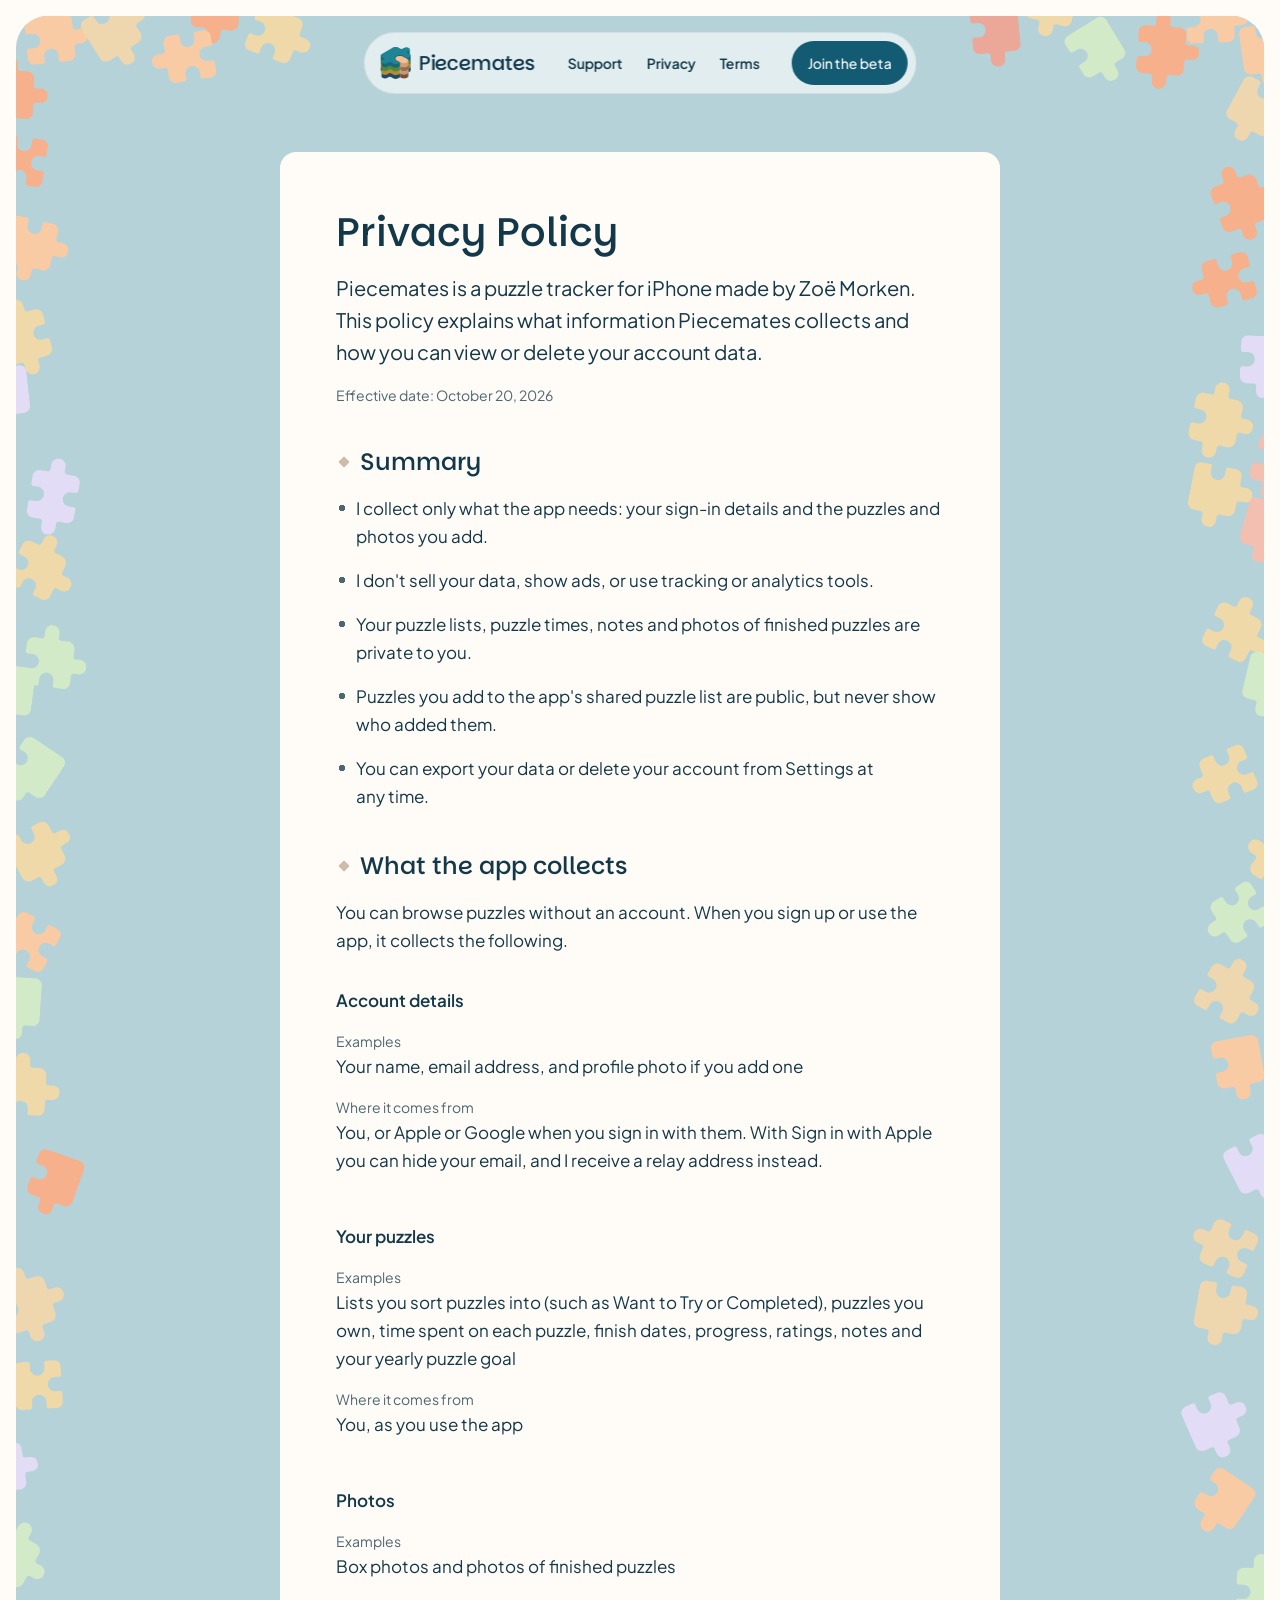
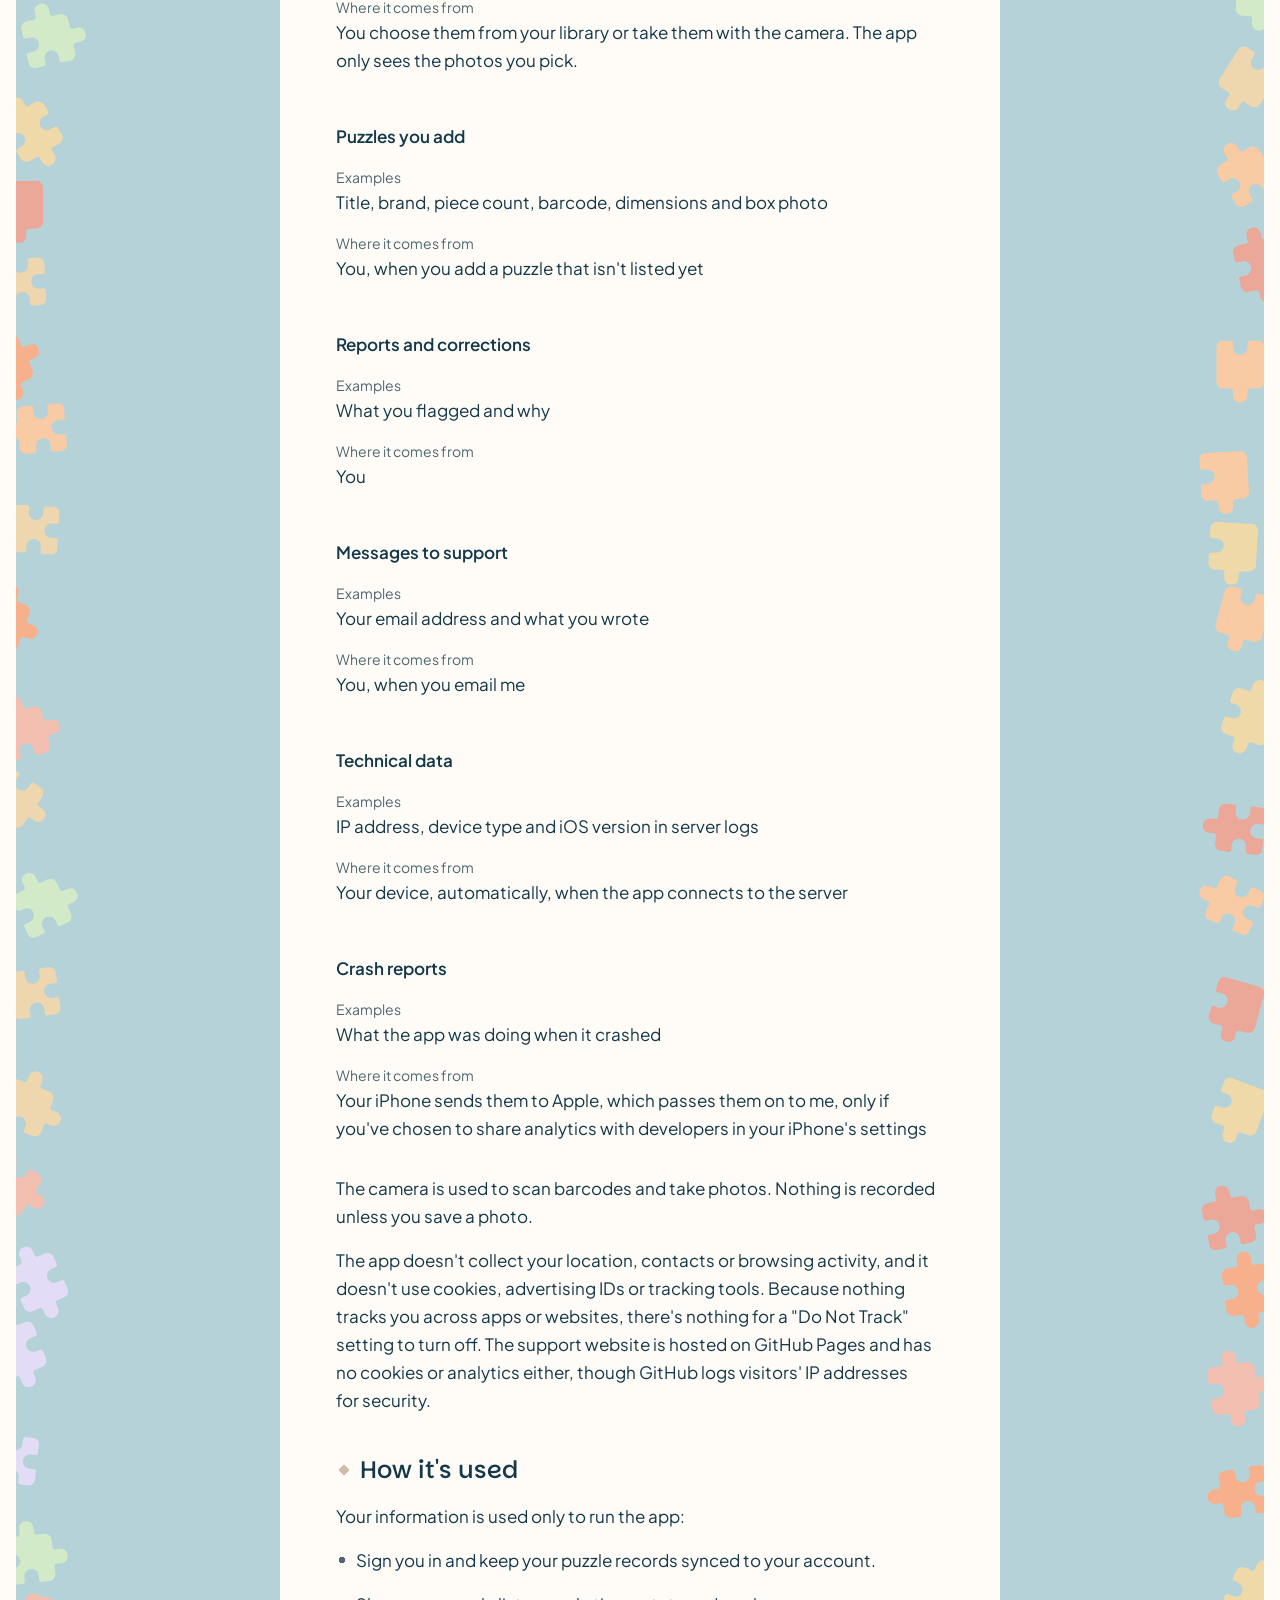
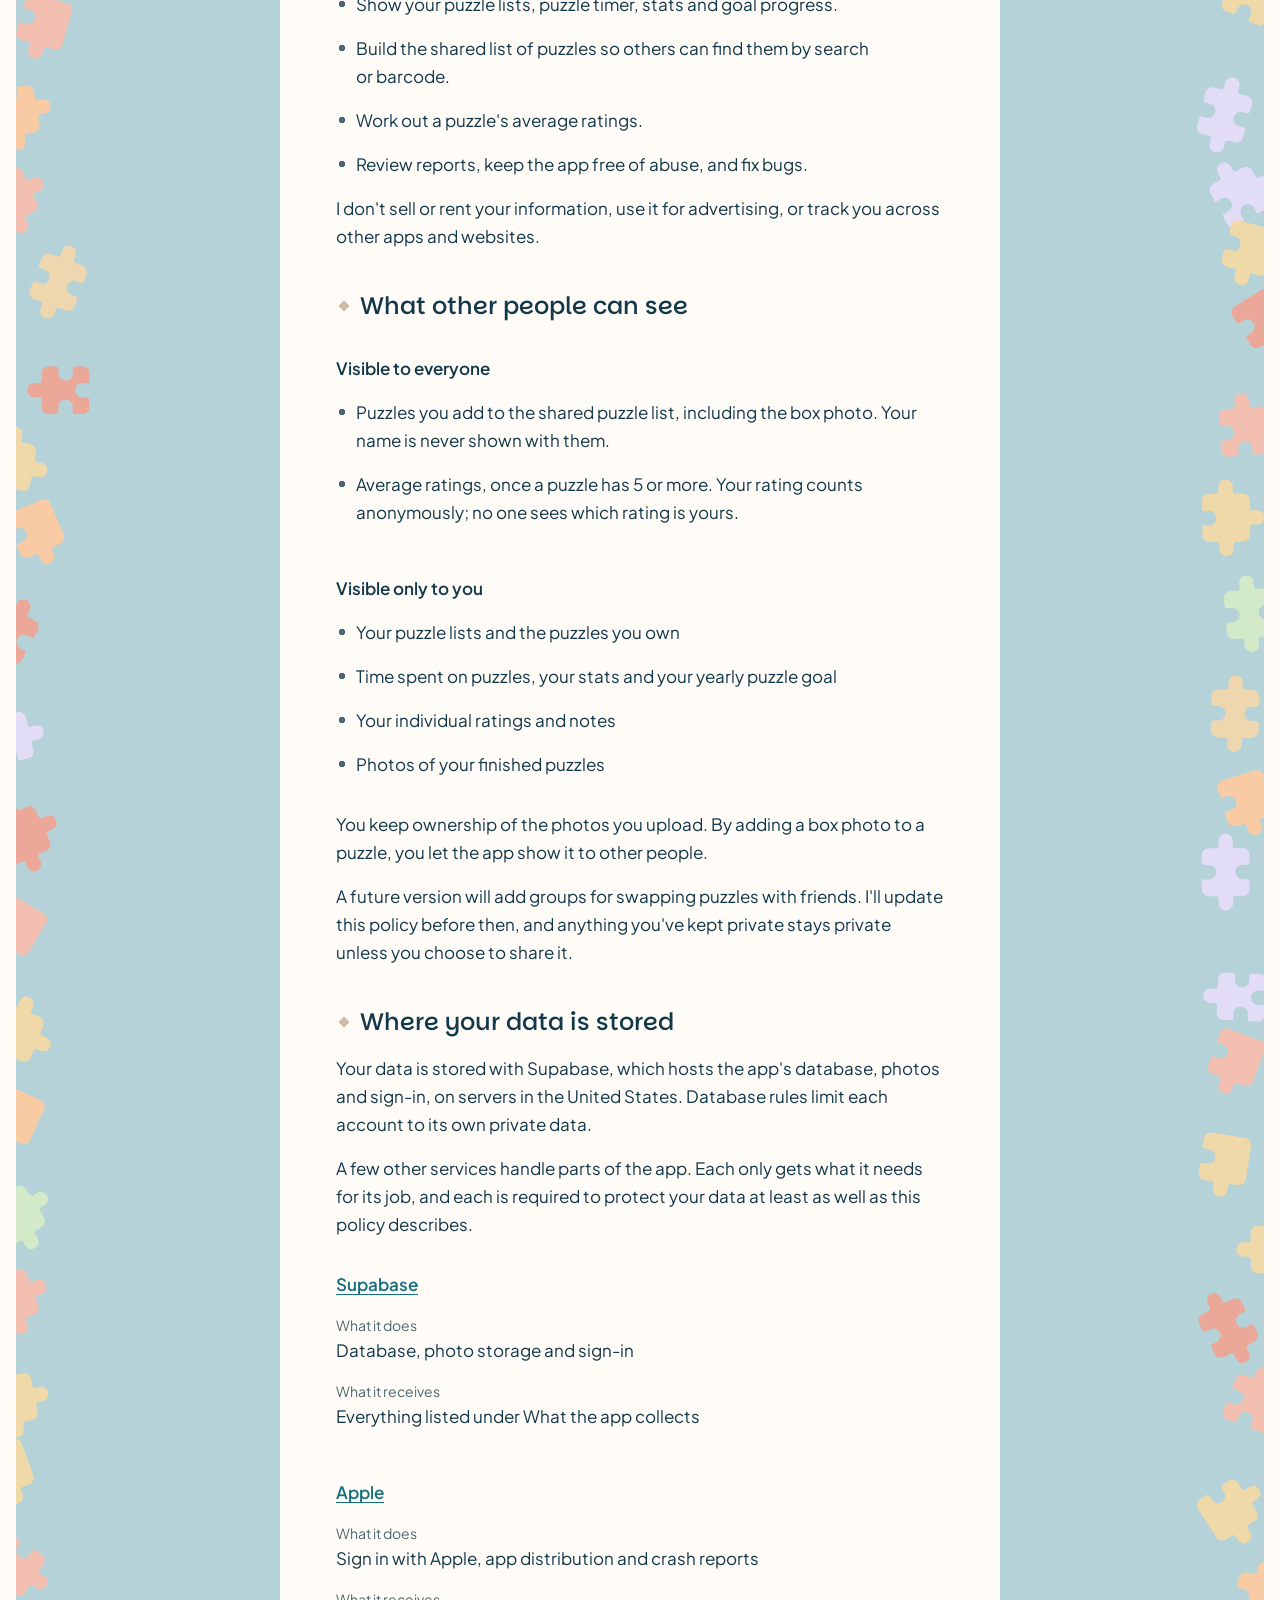
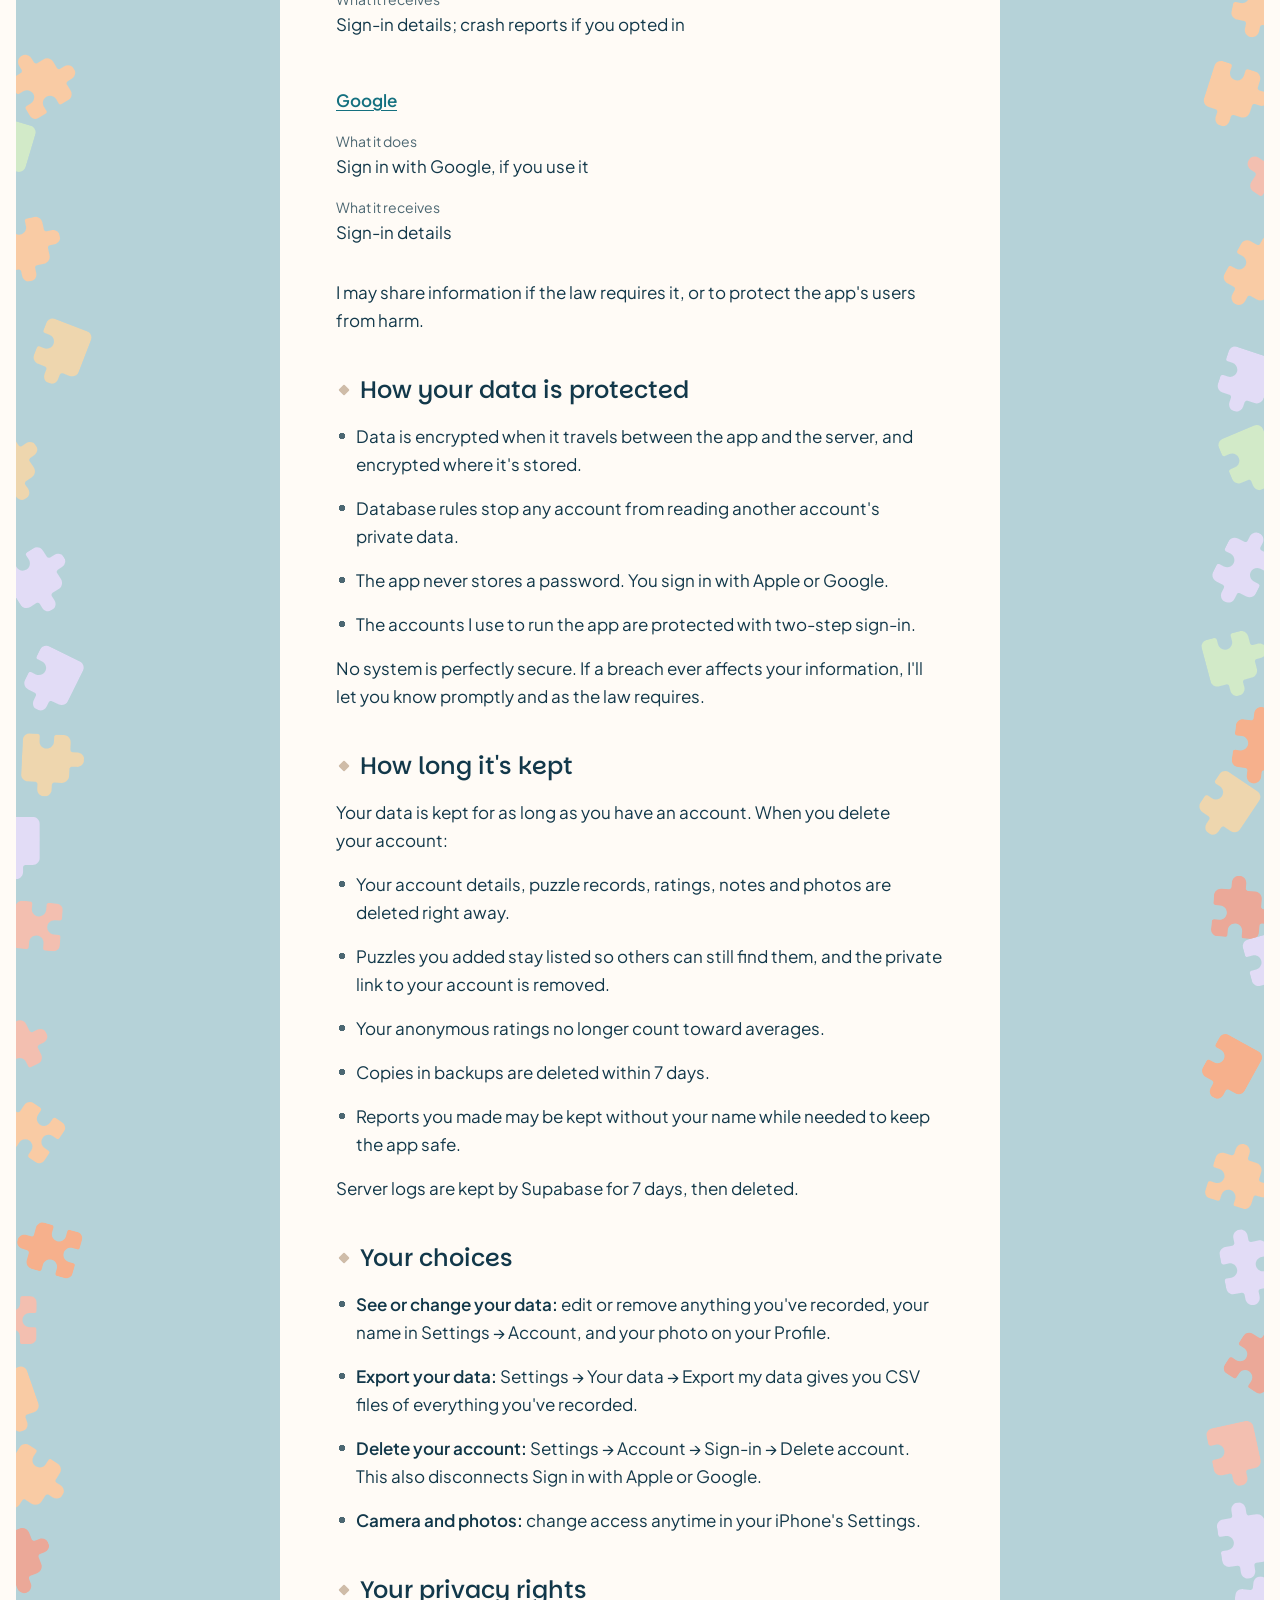
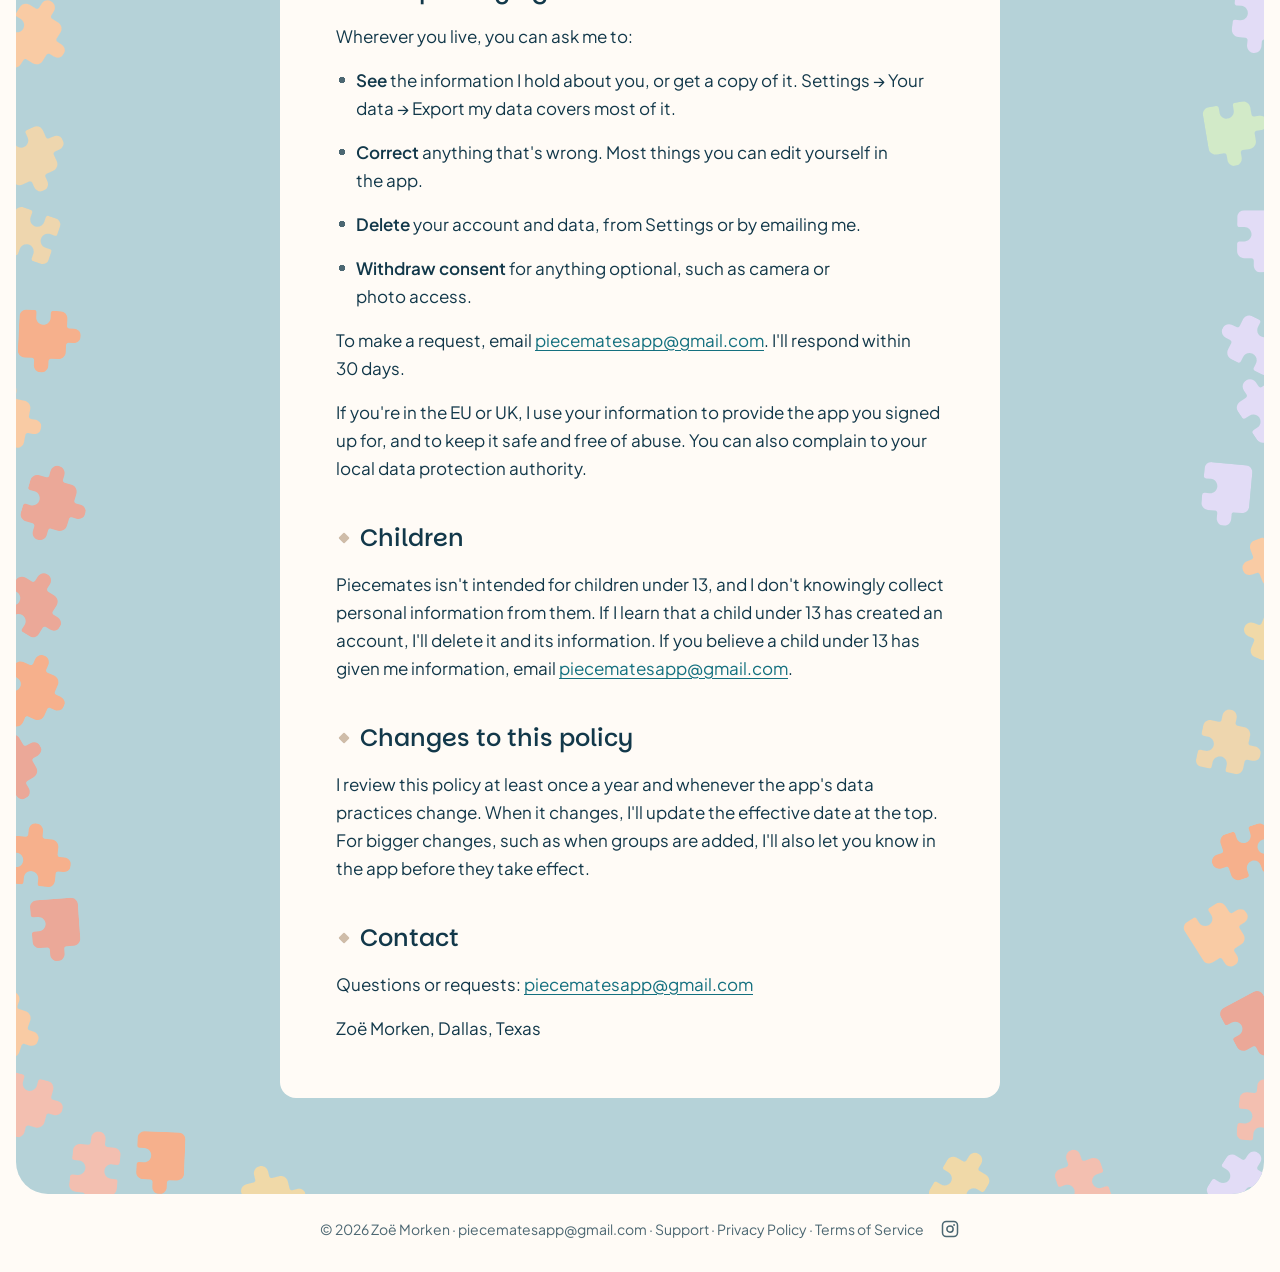
==== commit 2ca9e8fe: "Bottom pieces mirror the top (corners; phones climb the sides); Support email blue and underlined li" ====
--- a/privacy/index.html
+++ b/privacy/index.html
@@ -17,7 +17,7 @@
 <meta property="og:image:height" content="630">
 <meta property="og:image:alt" content="Piecemates: the iPhone app for tracking your jigsaw puzzles. The Piecemates logo on paper, with puzzle pieces around the edges.">
 <meta name="twitter:card" content="summary_large_image">
-<link rel="stylesheet" href="../assets/web.css?v=28">
+<link rel="stylesheet" href="../assets/web.css?v=29">
 <link rel="icon" href="/favicon.svg?v=5" type="image/svg+xml">
 <link rel="icon" href="/favicon.ico?v=5" sizes="32x32">
 <link rel="apple-touch-icon" href="/apple-touch-icon.png?v=4">
@@ -206,6 +206,6 @@
   <p><span class="group">© 2026 Zoë Morken ·</span> <span class="group"><a href="mailto:piecematesapp@gmail.com">piecematesapp@gmail.com</a> ·</span> <span class="group"><a href="/support/">Support</a> · <a href="/privacy/">Privacy Policy</a> · <a href="/terms/">Terms of Service</a></span><a class="instagram" href="https://www.instagram.com/piecematesapp/" target="_blank" rel="noopener" aria-label="Piecemates on Instagram"><svg viewBox="0 0 256 256" width="20" height="20" fill="none" stroke="currentColor" stroke-width="19.2" aria-hidden="true"><circle cx="128" cy="128" r="40" stroke-miterlimit="10"/><rect x="32" y="32" width="192" height="192" rx="48" stroke-linecap="round" stroke-linejoin="round"/><circle cx="180" cy="76" r="12" fill="currentColor" stroke="none"/></svg></a></p>
 </footer>
 
-<script src="../assets/web.js?v=27"></script>
+<script src="../assets/web.js?v=28"></script>
 </body>
 </html>
--- a/assets/web.css
+++ b/assets/web.css
@@ -344,9 +344,6 @@
 .sheet h3 { margin: 0; font-size: 17px; line-height: 28px; font-weight: 600; }
 .sheet strong { font-weight: 600; }
 .sheet a { color: var(--link); }
-/* Support's email reads as plain text in its frame. */
-.sheet a.quiet { color: inherit; text-decoration: none; }
-.sheet a.quiet:hover { text-decoration: underline; }
 
 /* Lists: a small meta-colored dot, 8 before the text, on the first line. */
 .sheet ul { display: flex; flex-direction: column; gap: 16px; margin: 0; padding: 0; list-style: none; }
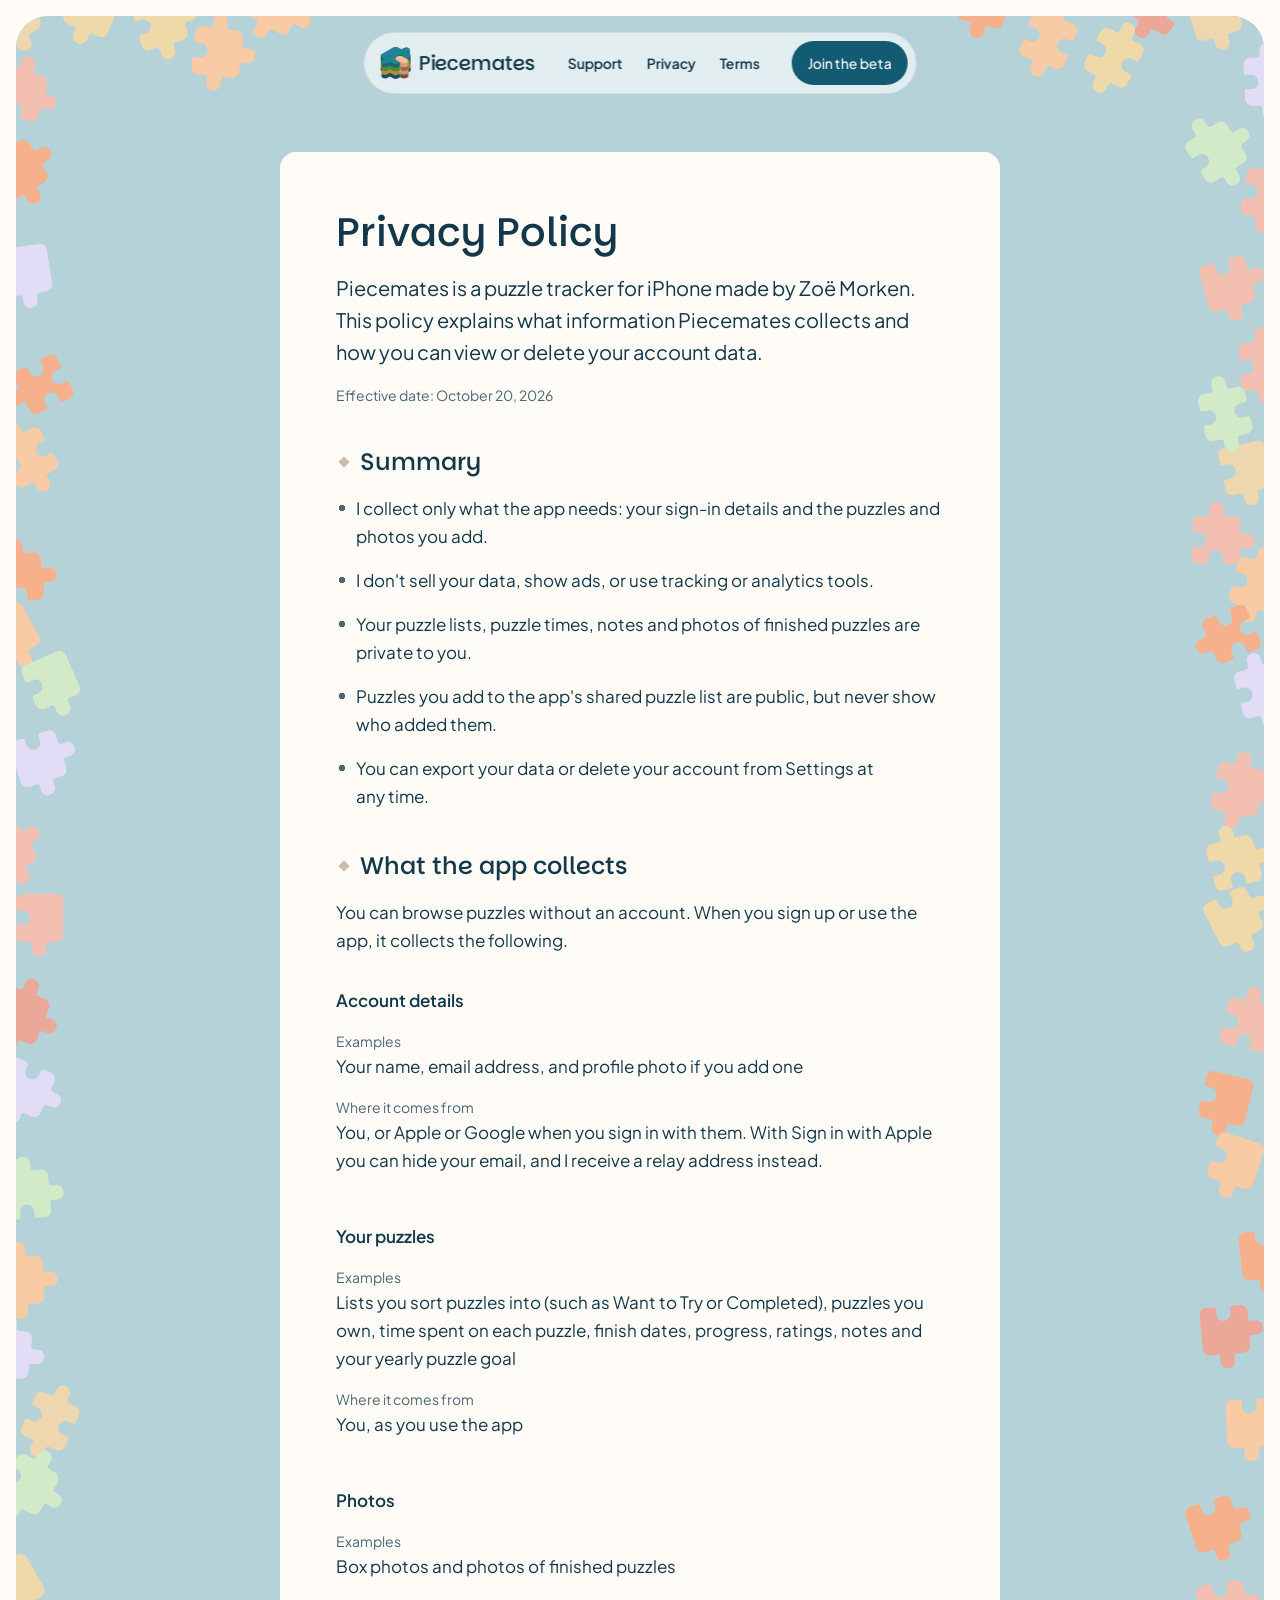
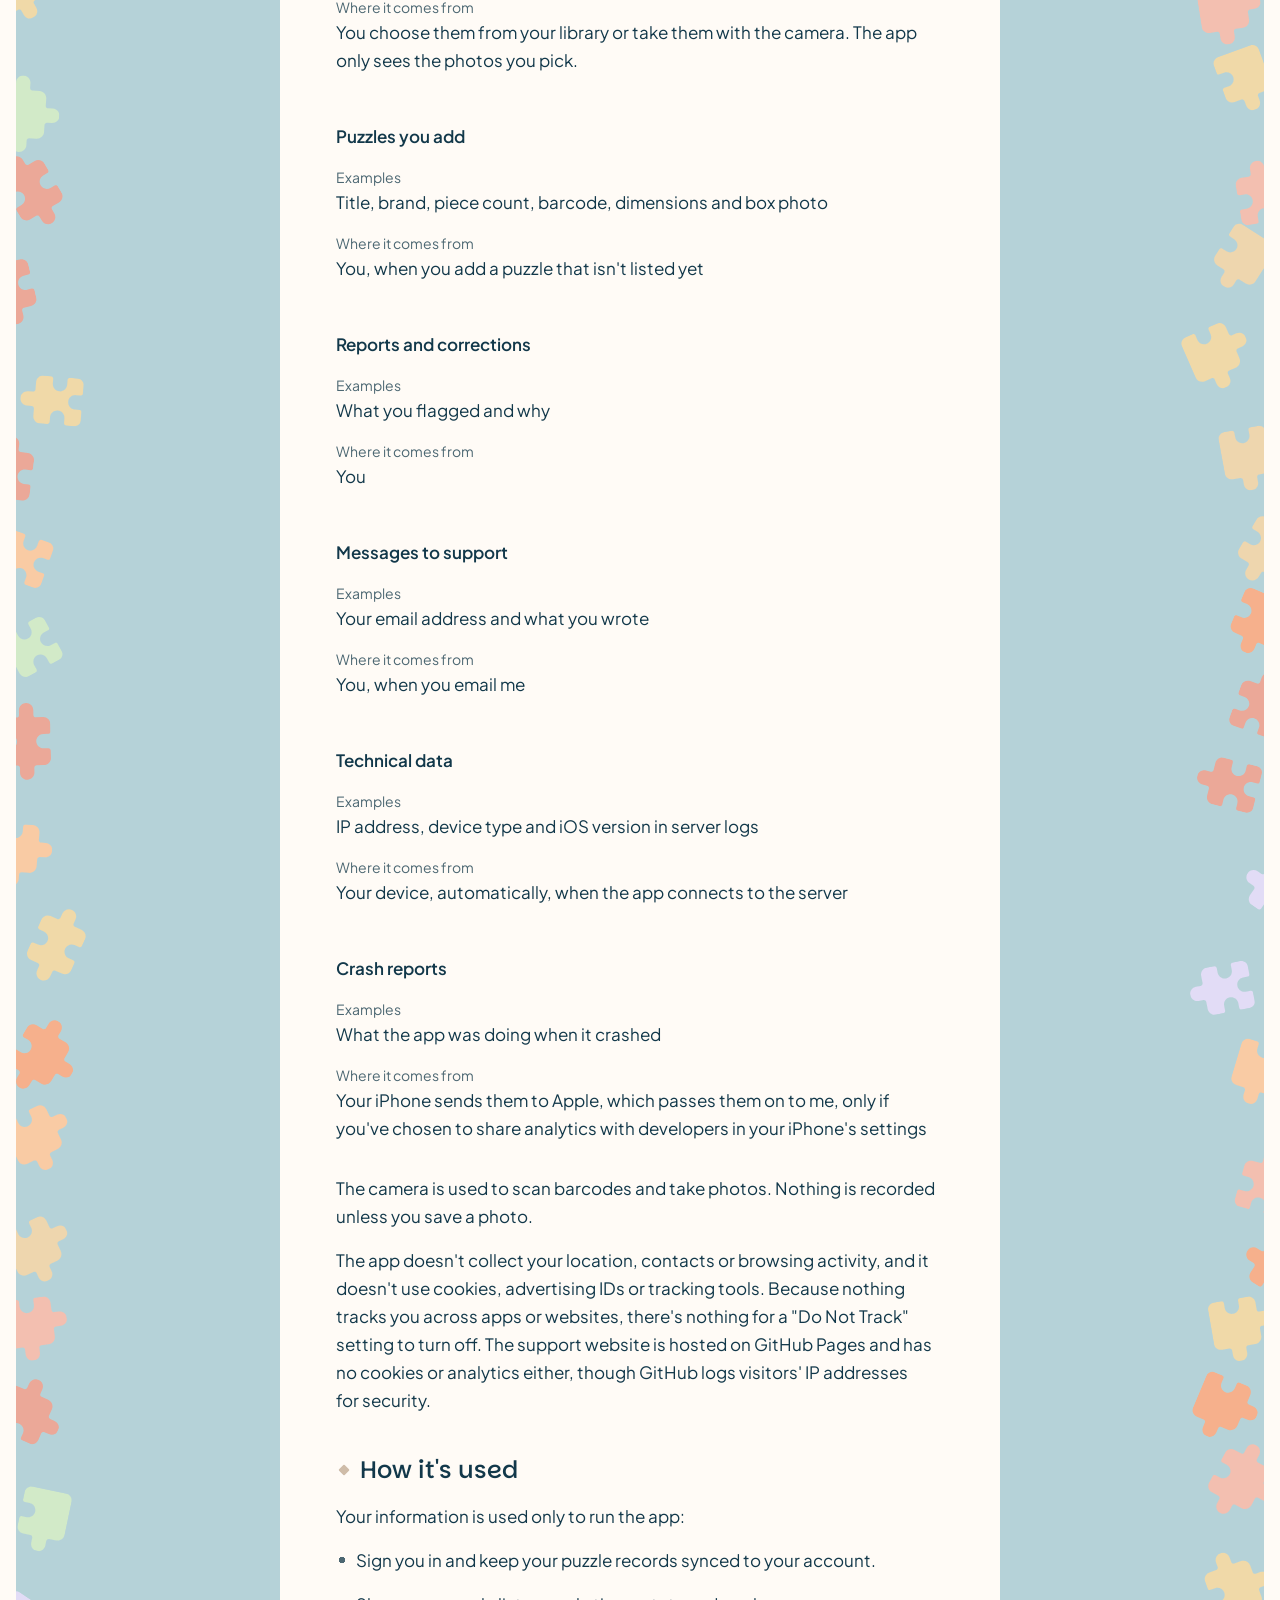
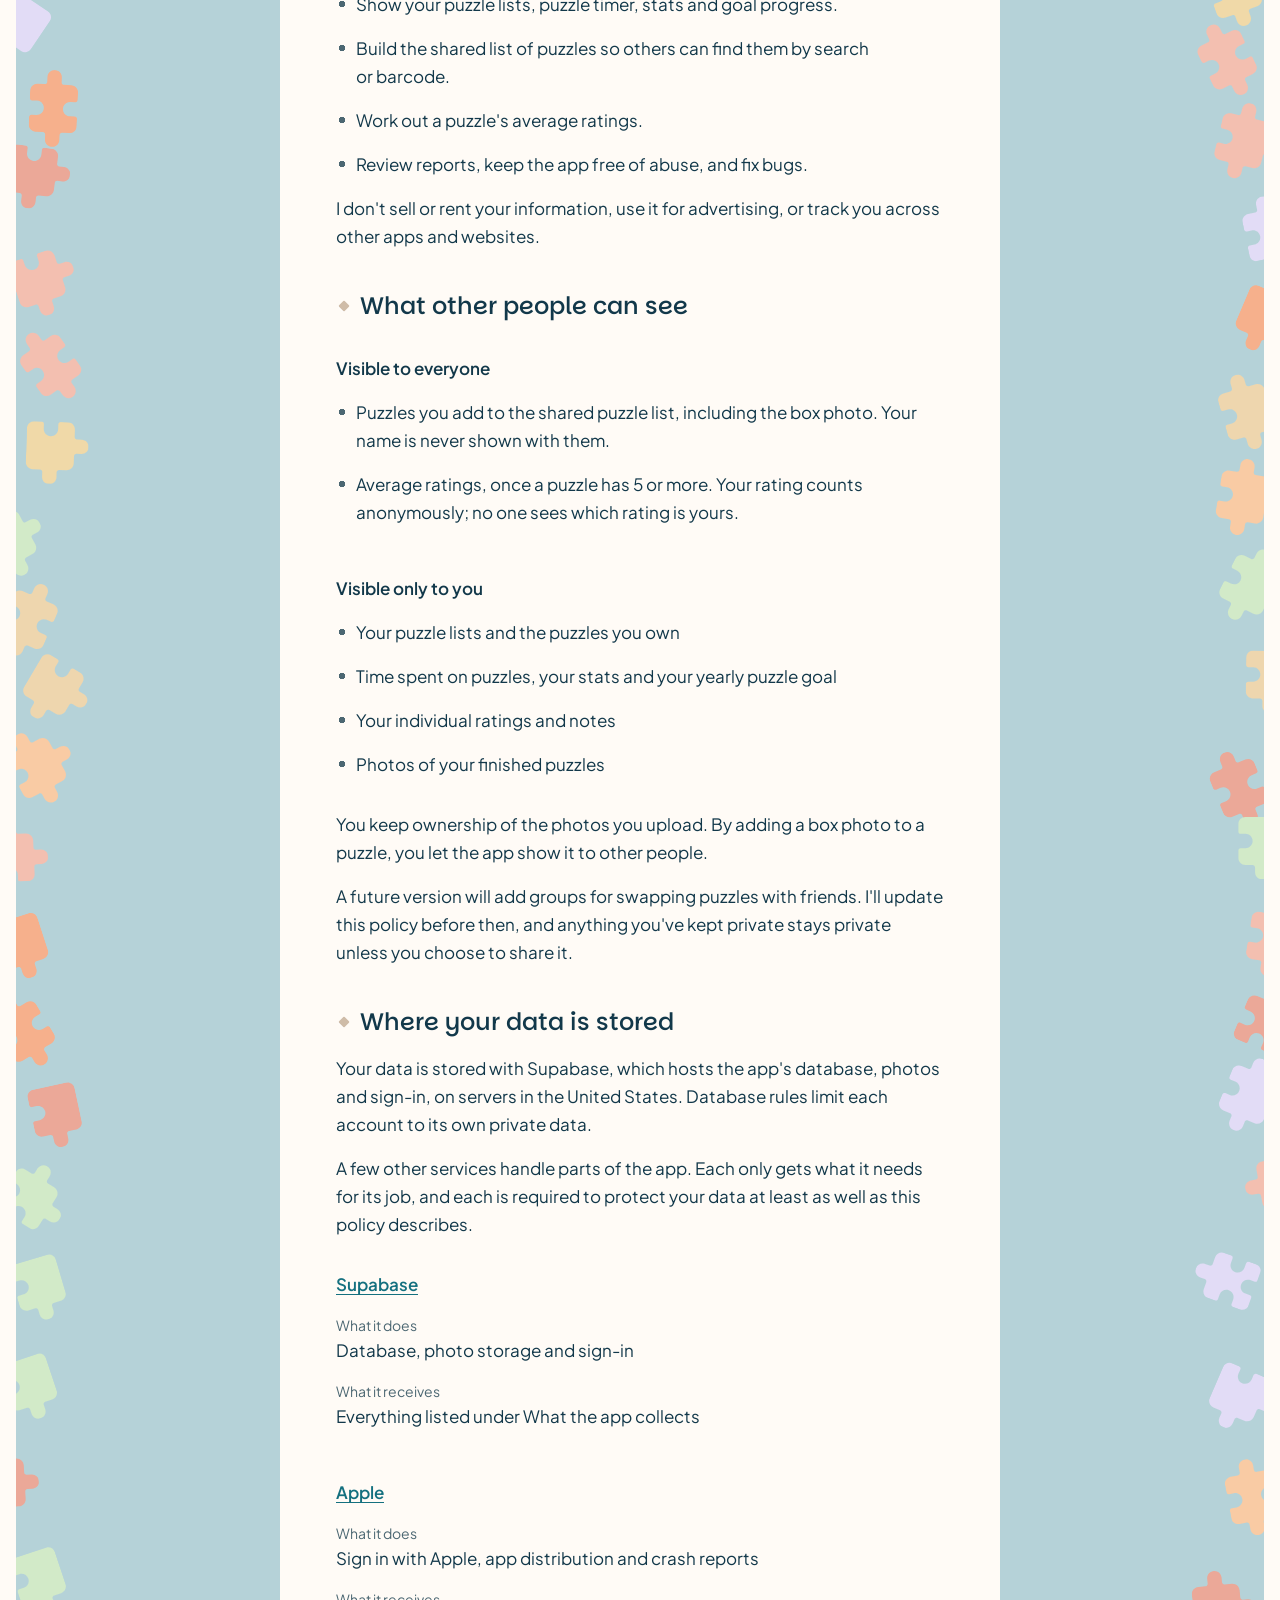
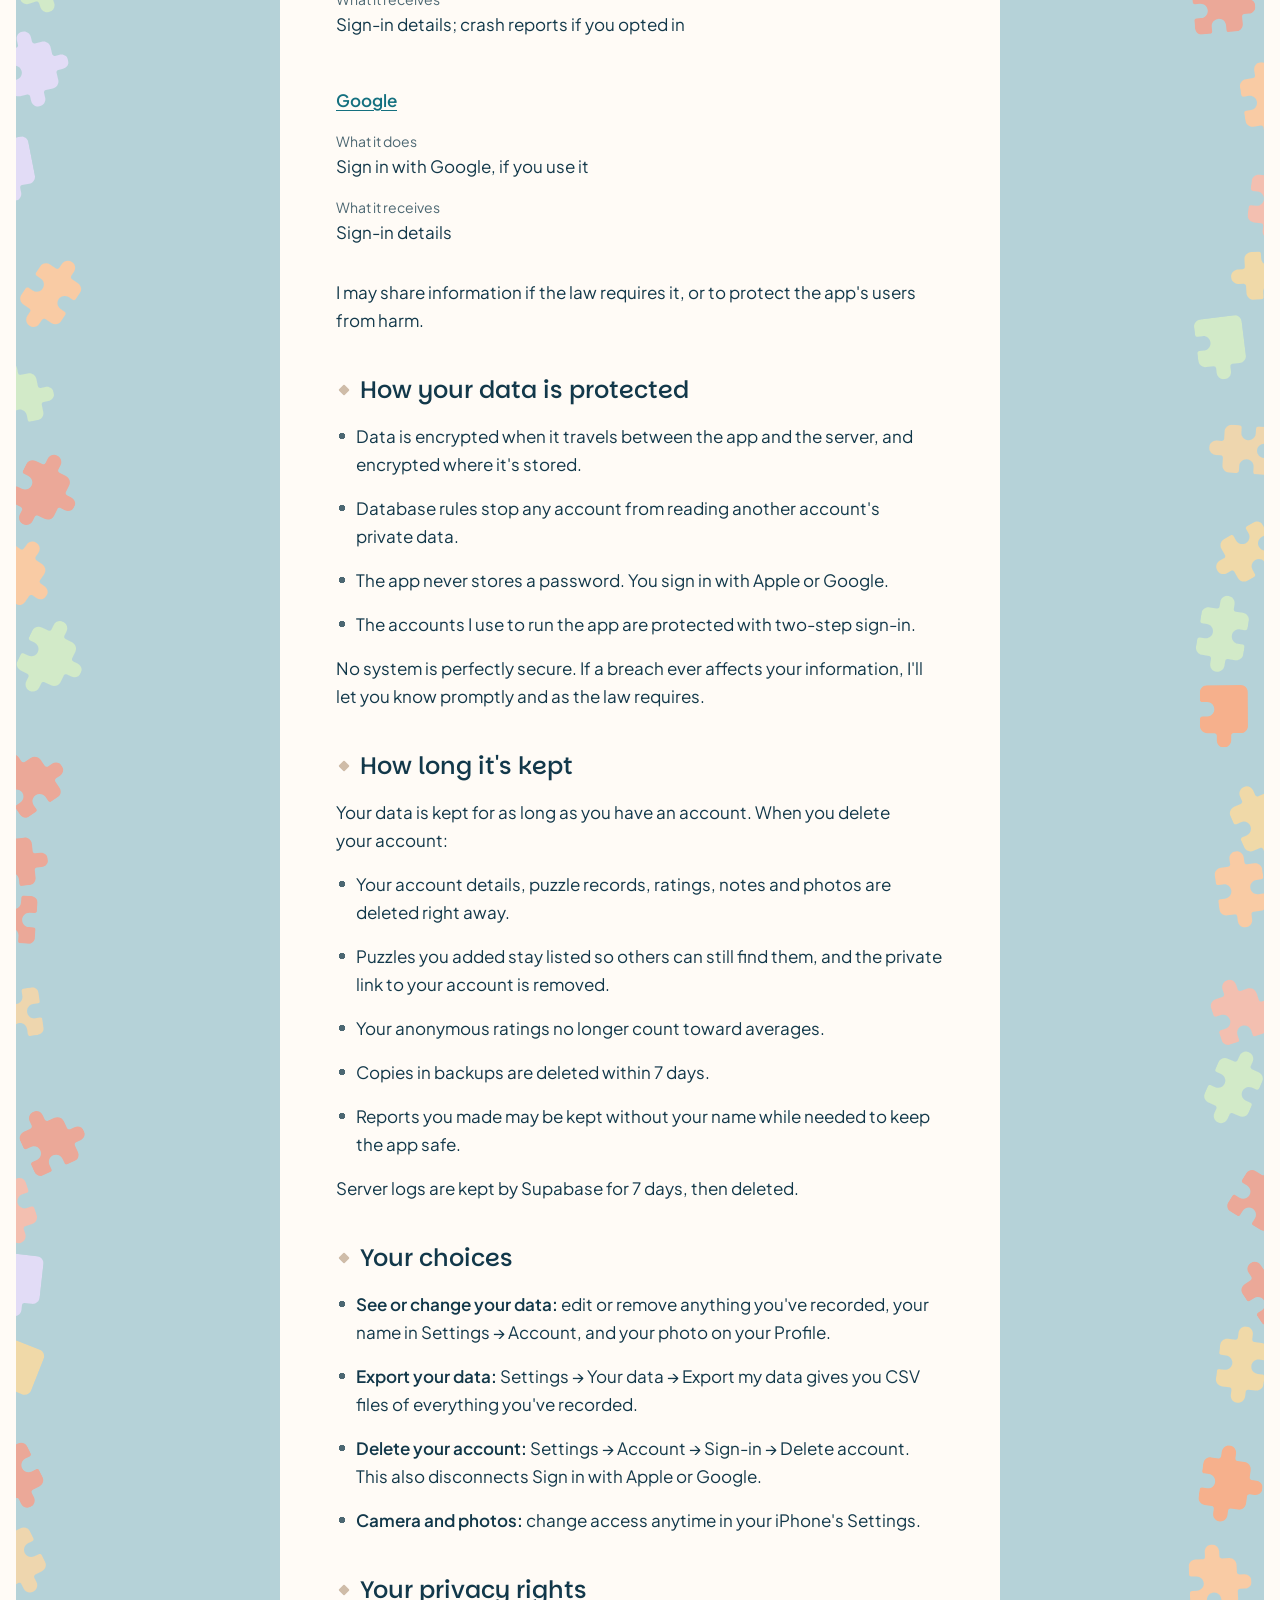
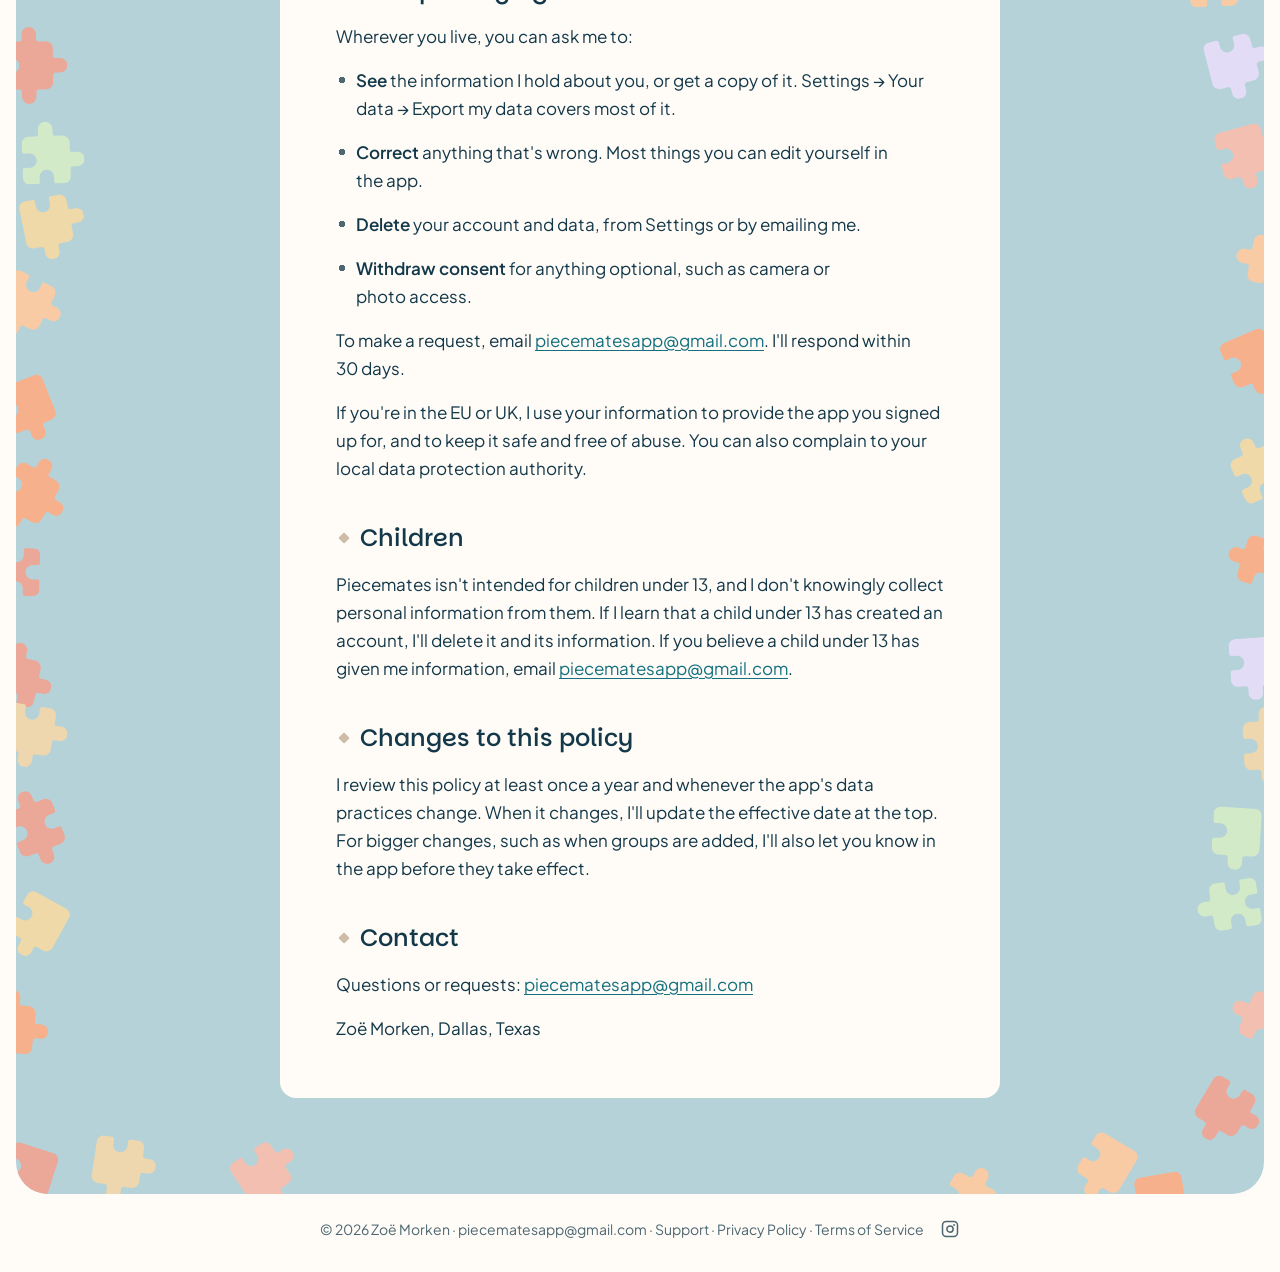
==== commit 44ae31b4: "Join the beta buttons open the public TestFlight link Co-Authored-By: Claude Opus 5.5 <noreply@anthr" ====
--- a/privacy/index.html
+++ b/privacy/index.html
@@ -34,11 +34,10 @@
   <nav class="nav" aria-label="Main">
     <a class="brand" href="/"><img src="../assets/logo.svg" alt="" width="30" height="32">Piecemates</a>
     <div class="nav-links"><a href="/support/">Support</a><a href="/privacy/" aria-current="page">Privacy</a><a href="/terms/">Terms</a></div>
-    <!-- Join the beta: the public TestFlight link goes here once Apple approves it. -->
-    <a class="button" href="#" data-testflight>Join the beta</a>
+    <a class="button" href="https://testflight.apple.com/join/7nv3FzH9">Join the beta</a>
     <button class="menu-button" type="button" aria-label="Menu" aria-expanded="false" aria-controls="nav-menu"><svg class="icon-list" viewBox="0 0 256 256" width="24" height="24" fill="none" stroke="currentColor" stroke-width="16" stroke-linecap="round" aria-hidden="true"><line x1="40" y1="64" x2="216" y2="64"/><line x1="40" y1="128" x2="216" y2="128"/><line x1="40" y1="192" x2="216" y2="192"/></svg><svg class="icon-x" viewBox="0 0 256 256" width="24" height="24" fill="none" stroke="currentColor" stroke-width="16" stroke-linecap="round" aria-hidden="true"><line x1="200" y1="56" x2="56" y2="200"/><line x1="200" y1="200" x2="56" y2="56"/></svg></button>
     <!-- Phones (under 768): the links and Join the beta live in this menu (design, Oct 30, option B). -->
-    <div class="nav-menu" id="nav-menu"><a href="/support/">Support</a><a href="/privacy/" aria-current="page">Privacy</a><a href="/terms/">Terms</a><a class="button" href="#" data-testflight>Join the beta</a></div>
+    <div class="nav-menu" id="nav-menu"><a href="/support/">Support</a><a href="/privacy/" aria-current="page">Privacy</a><a href="/terms/">Terms</a><a class="button" href="https://testflight.apple.com/join/7nv3FzH9">Join the beta</a></div>
   </nav>
 
   <main class="sheet">
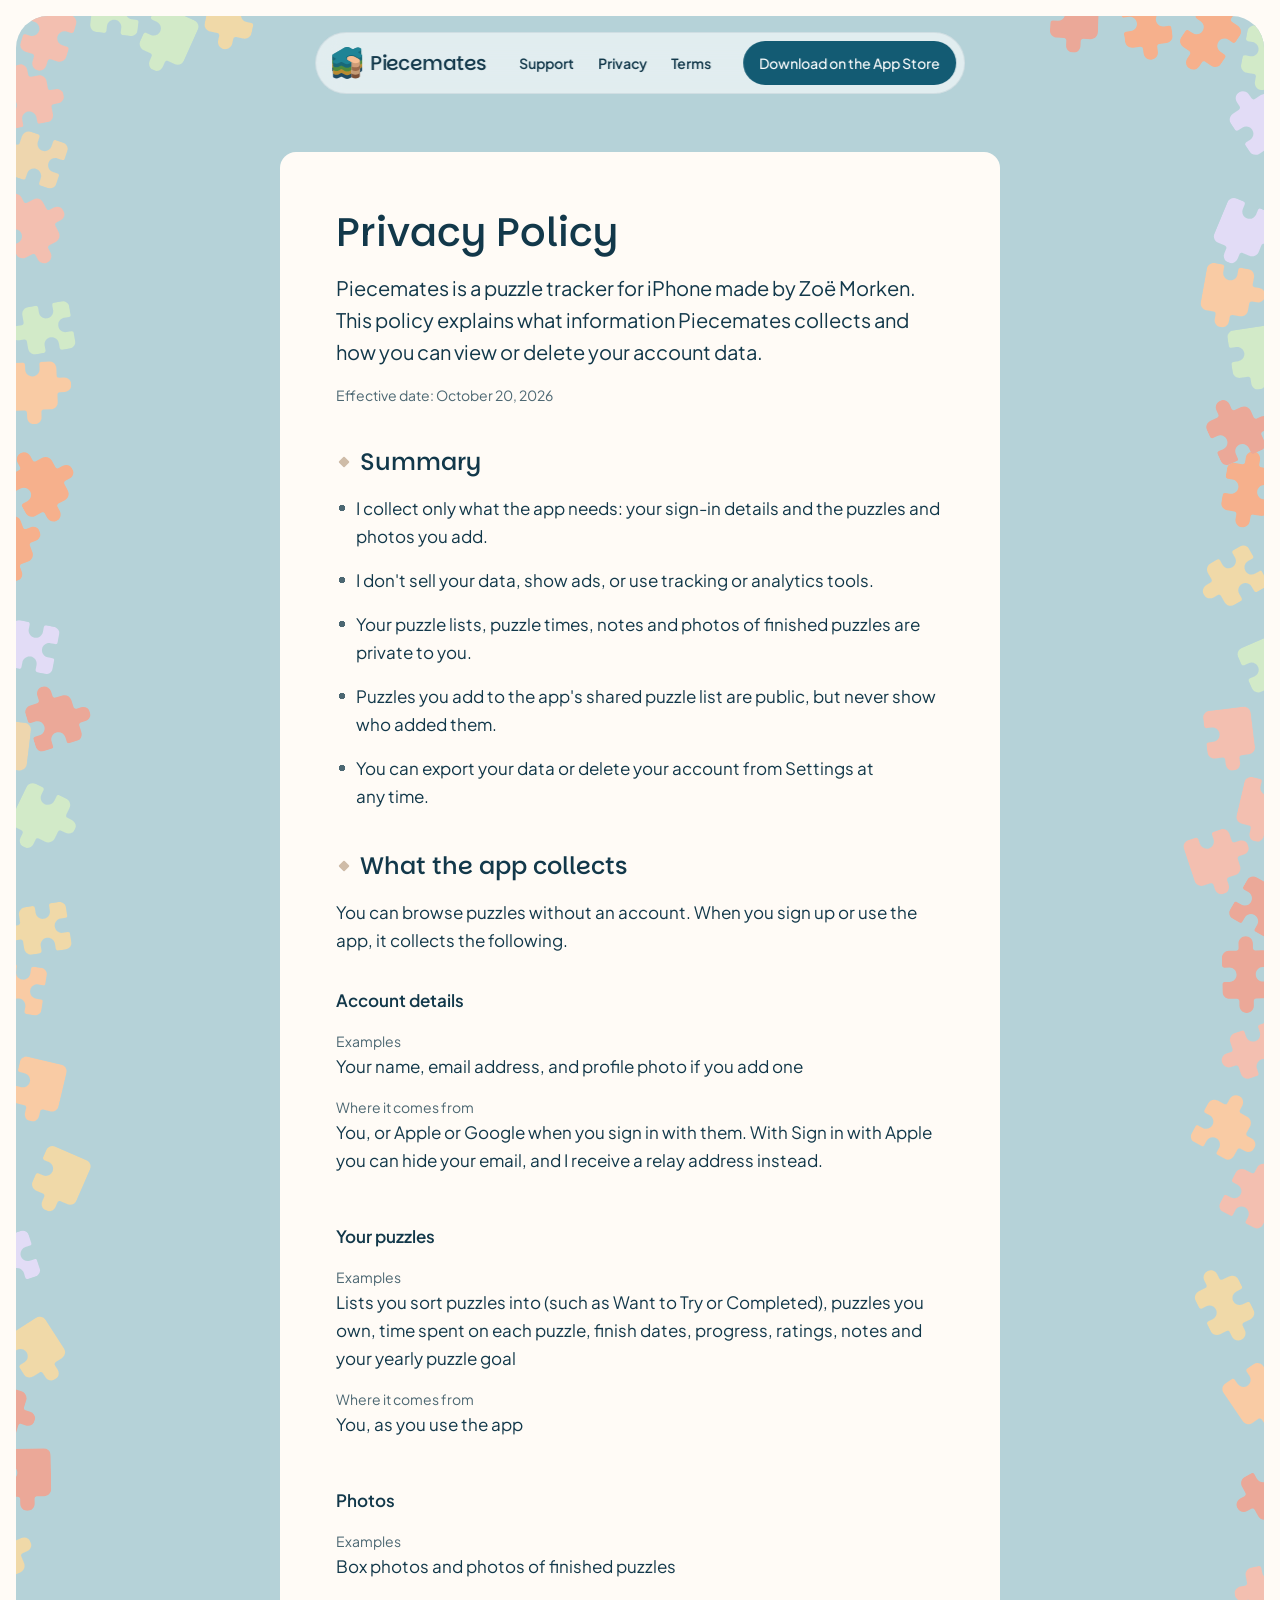
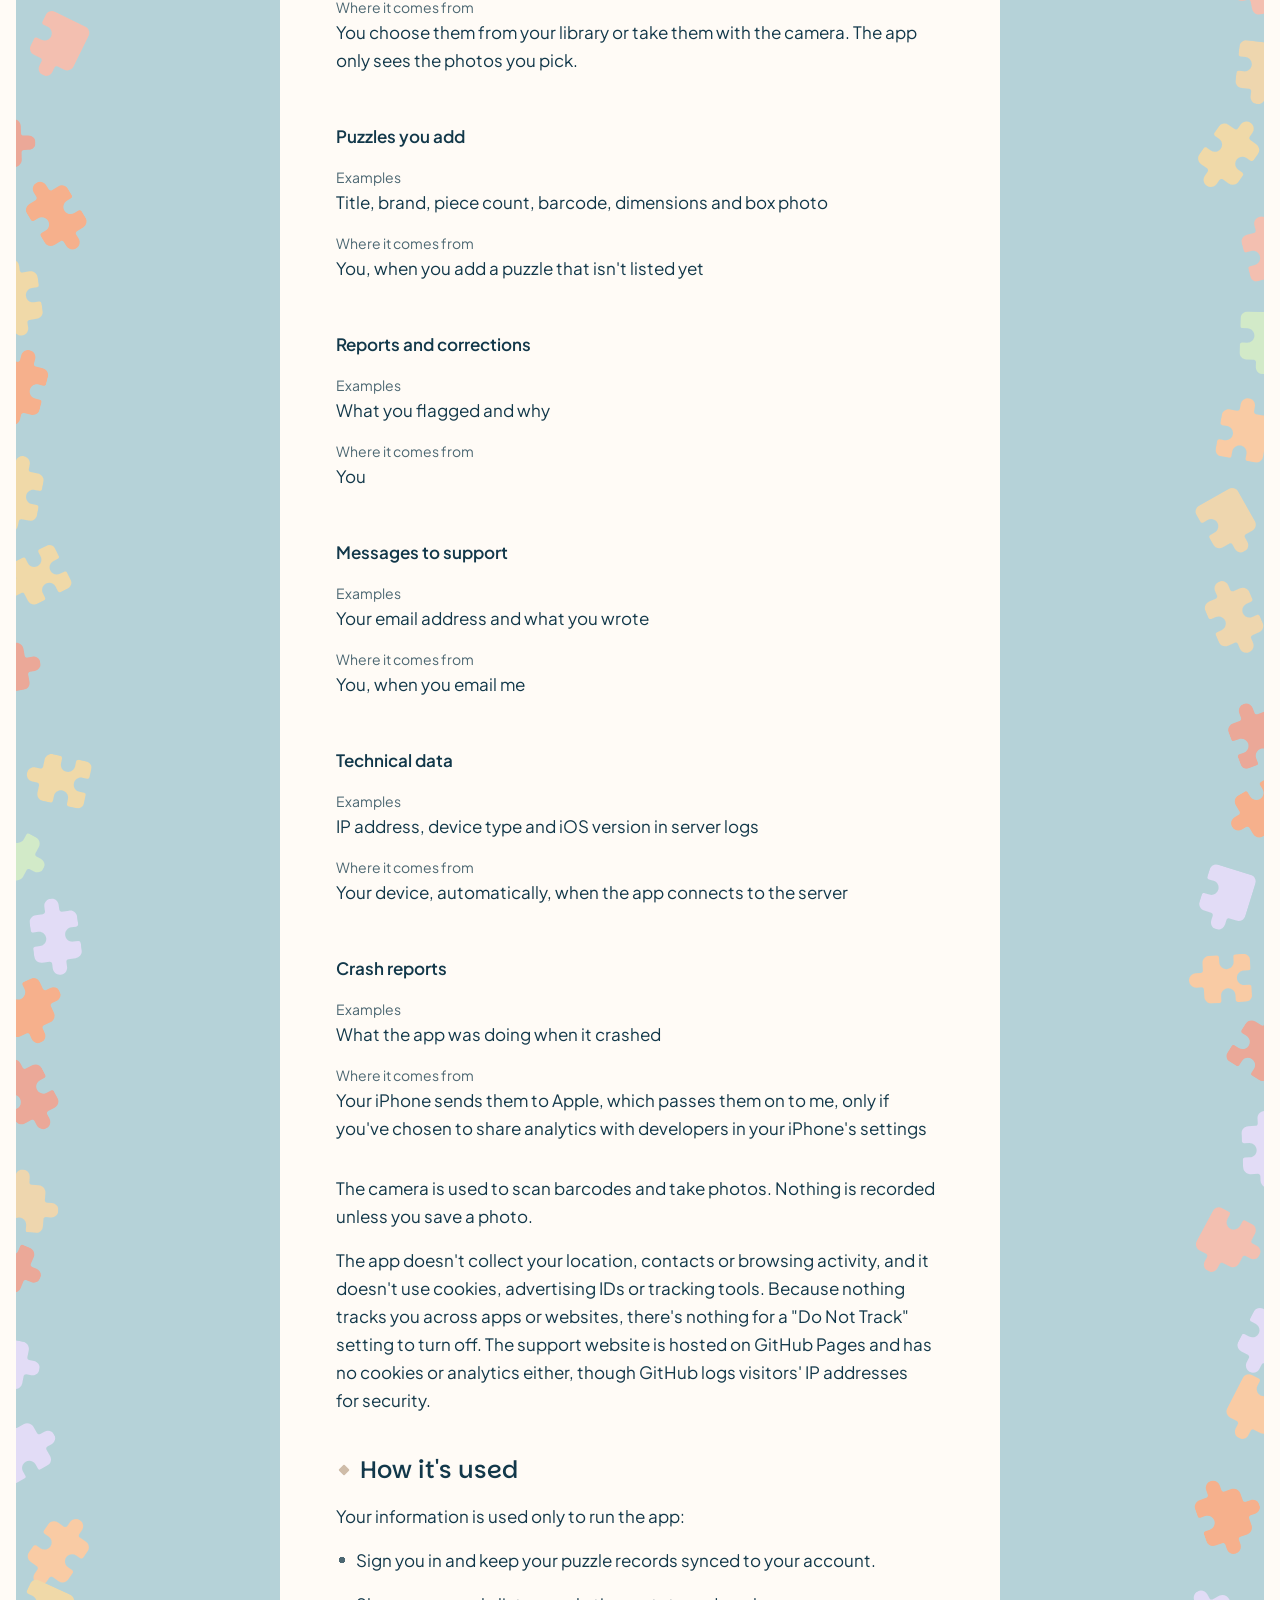
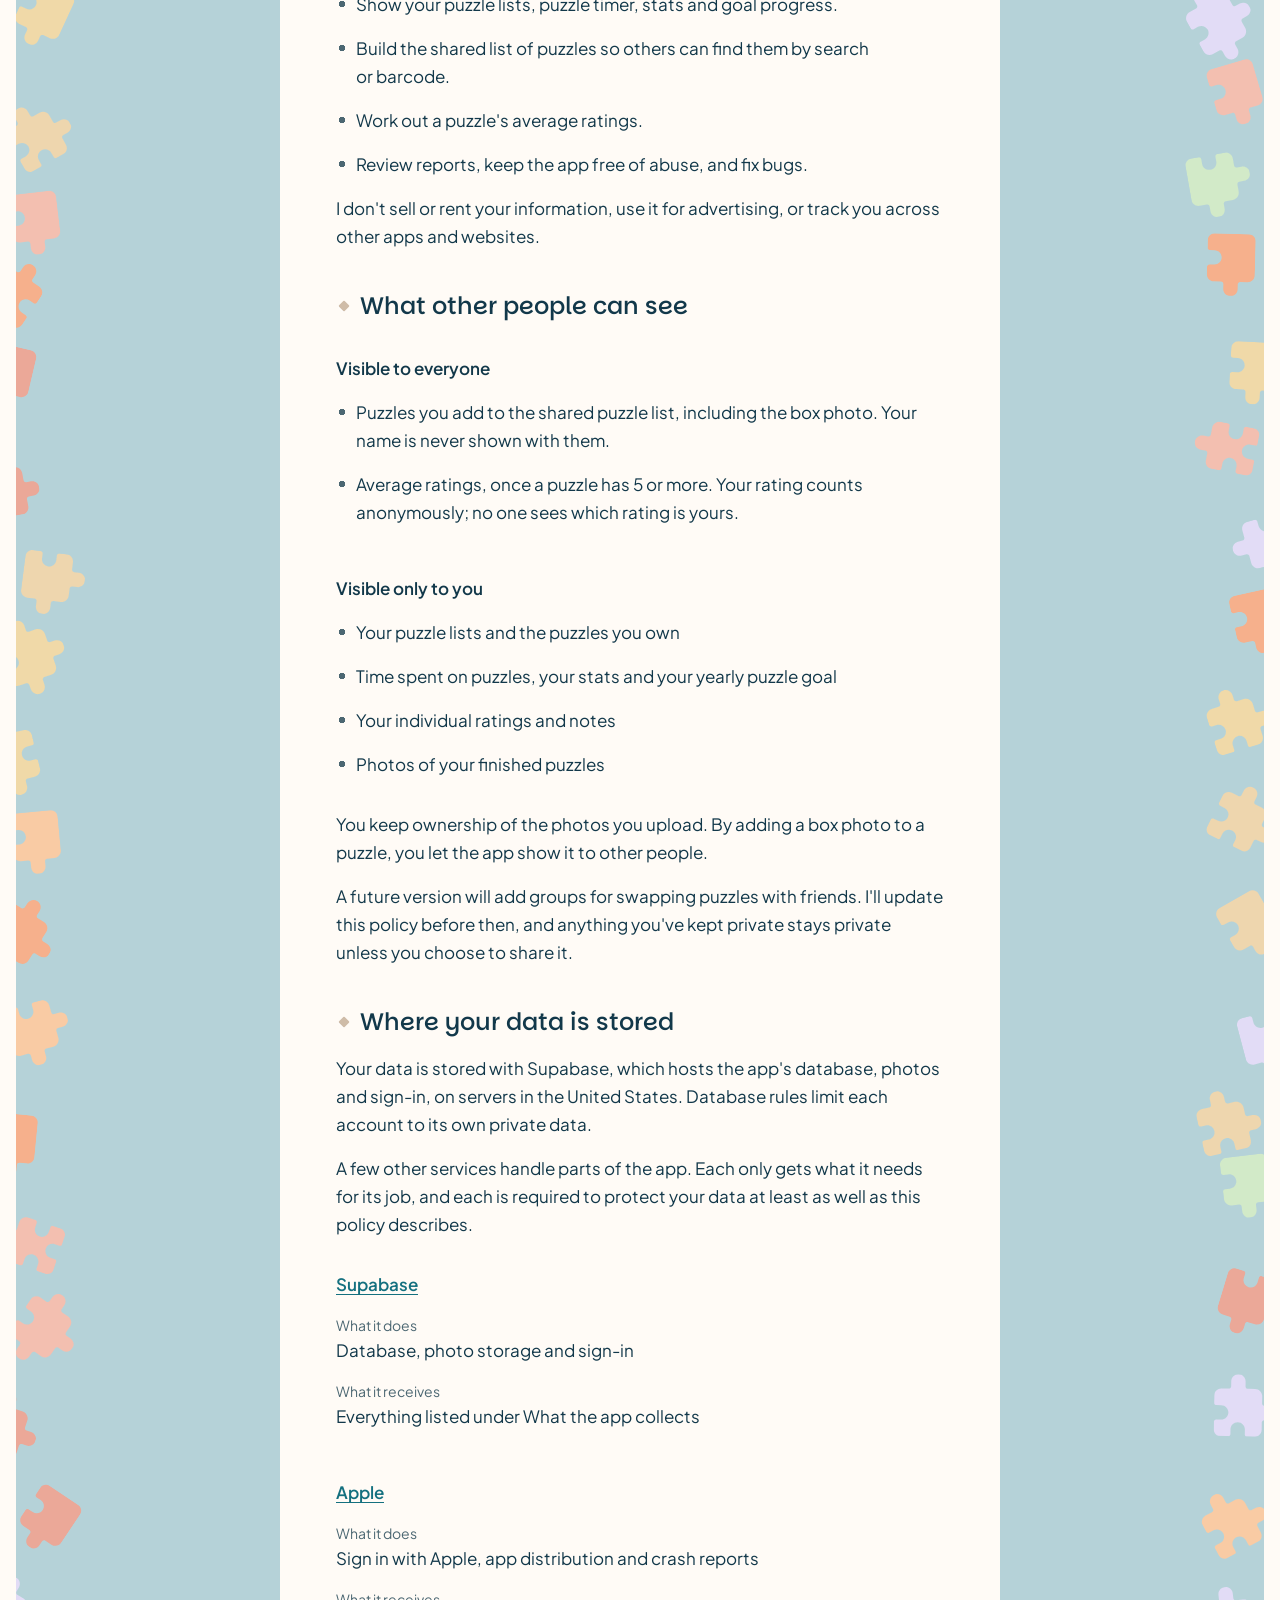
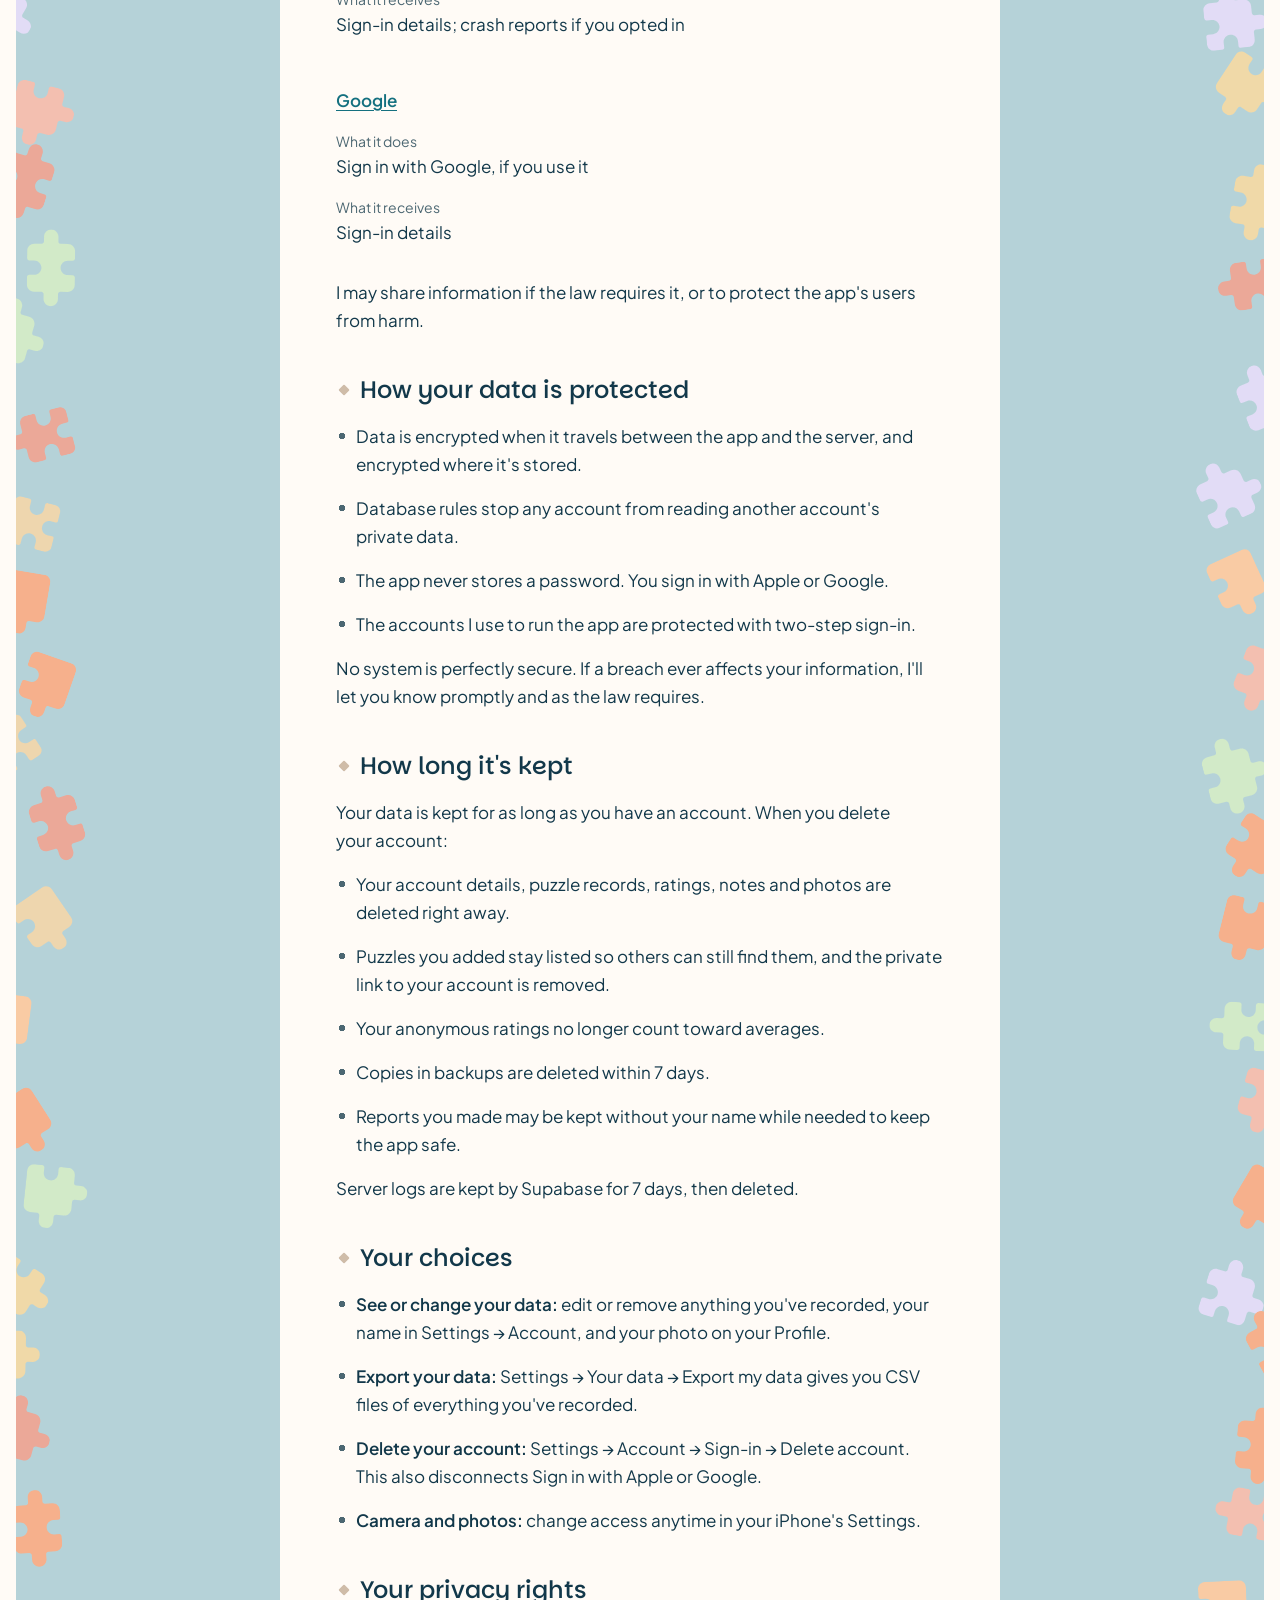
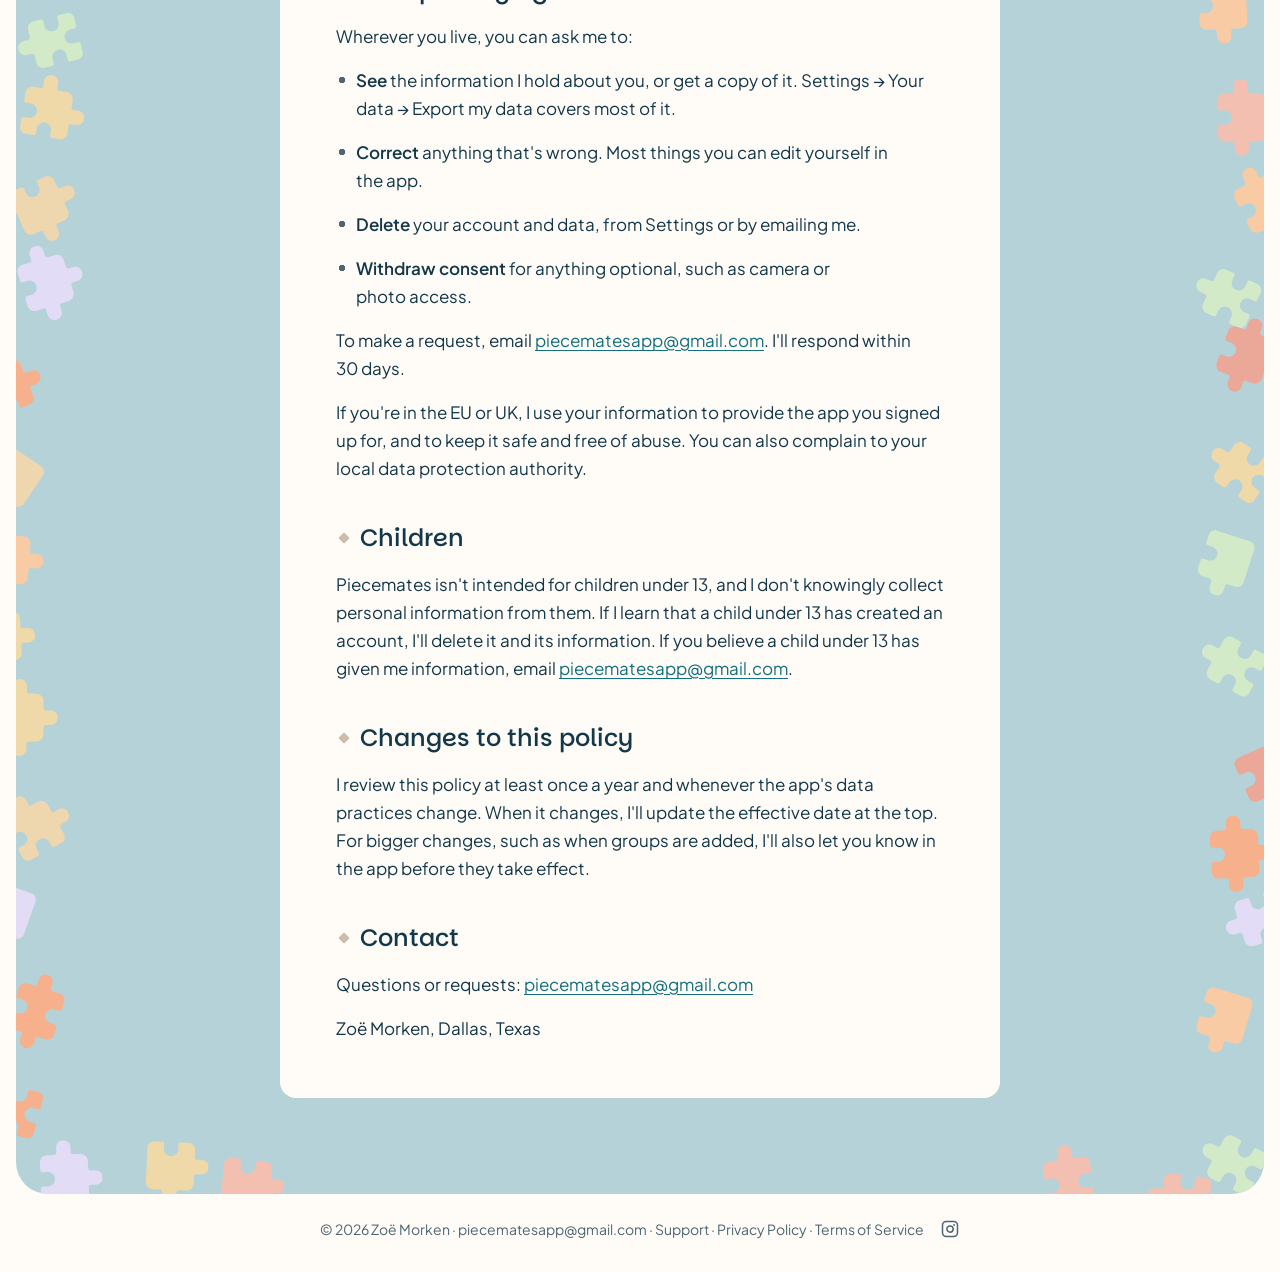
==== commit 5224a23c: "Piecemates is live: Join the beta becomes Download on the App Store; Available now on iPhone Co-Auth" ====
--- a/privacy/index.html
+++ b/privacy/index.html
@@ -34,10 +34,10 @@
   <nav class="nav" aria-label="Main">
     <a class="brand" href="/"><img src="../assets/logo.svg" alt="" width="30" height="32">Piecemates</a>
     <div class="nav-links"><a href="/support/">Support</a><a href="/privacy/" aria-current="page">Privacy</a><a href="/terms/">Terms</a></div>
-    <a class="button" href="https://testflight.apple.com/join/7nv3FzH9">Join the beta</a>
+    <a class="button" href="https://apps.apple.com/app/id6824980814">Download on the App Store</a>
     <button class="menu-button" type="button" aria-label="Menu" aria-expanded="false" aria-controls="nav-menu"><svg class="icon-list" viewBox="0 0 256 256" width="24" height="24" fill="none" stroke="currentColor" stroke-width="16" stroke-linecap="round" aria-hidden="true"><line x1="40" y1="64" x2="216" y2="64"/><line x1="40" y1="128" x2="216" y2="128"/><line x1="40" y1="192" x2="216" y2="192"/></svg><svg class="icon-x" viewBox="0 0 256 256" width="24" height="24" fill="none" stroke="currentColor" stroke-width="16" stroke-linecap="round" aria-hidden="true"><line x1="200" y1="56" x2="56" y2="200"/><line x1="200" y1="200" x2="56" y2="56"/></svg></button>
-    <!-- Phones (under 768): the links and Join the beta live in this menu (design, Oct 30, option B). -->
-    <div class="nav-menu" id="nav-menu"><a href="/support/">Support</a><a href="/privacy/" aria-current="page">Privacy</a><a href="/terms/">Terms</a><a class="button" href="https://testflight.apple.com/join/7nv3FzH9">Join the beta</a></div>
+    <!-- Phones (under 768): the links and Download on the App Store live in this menu (design, Oct 30, option B). -->
+    <div class="nav-menu" id="nav-menu"><a href="/support/">Support</a><a href="/privacy/" aria-current="page">Privacy</a><a href="/terms/">Terms</a><a class="button" href="https://apps.apple.com/app/id6824980814">Download on the App Store</a></div>
   </nav>
 
   <main class="sheet">
--- a/assets/web.css
+++ b/assets/web.css
@@ -575,7 +575,7 @@
 .piece.nudge { transition: transform 250ms ease-out; }
 
 /* The closing call to action steps in after the features: headline, then
-   Join the beta, then Coming soon to iPhone (Zoë, Oct 29). */
+   the App Store button, then the meta line (Zoë, Oct 29). */
 /* Transitions rather than an animation, so a hover effect on the button can't
    cancel the step-in. */
 .closing.reveal > * { opacity: 0; transform: translateY(8px); }
